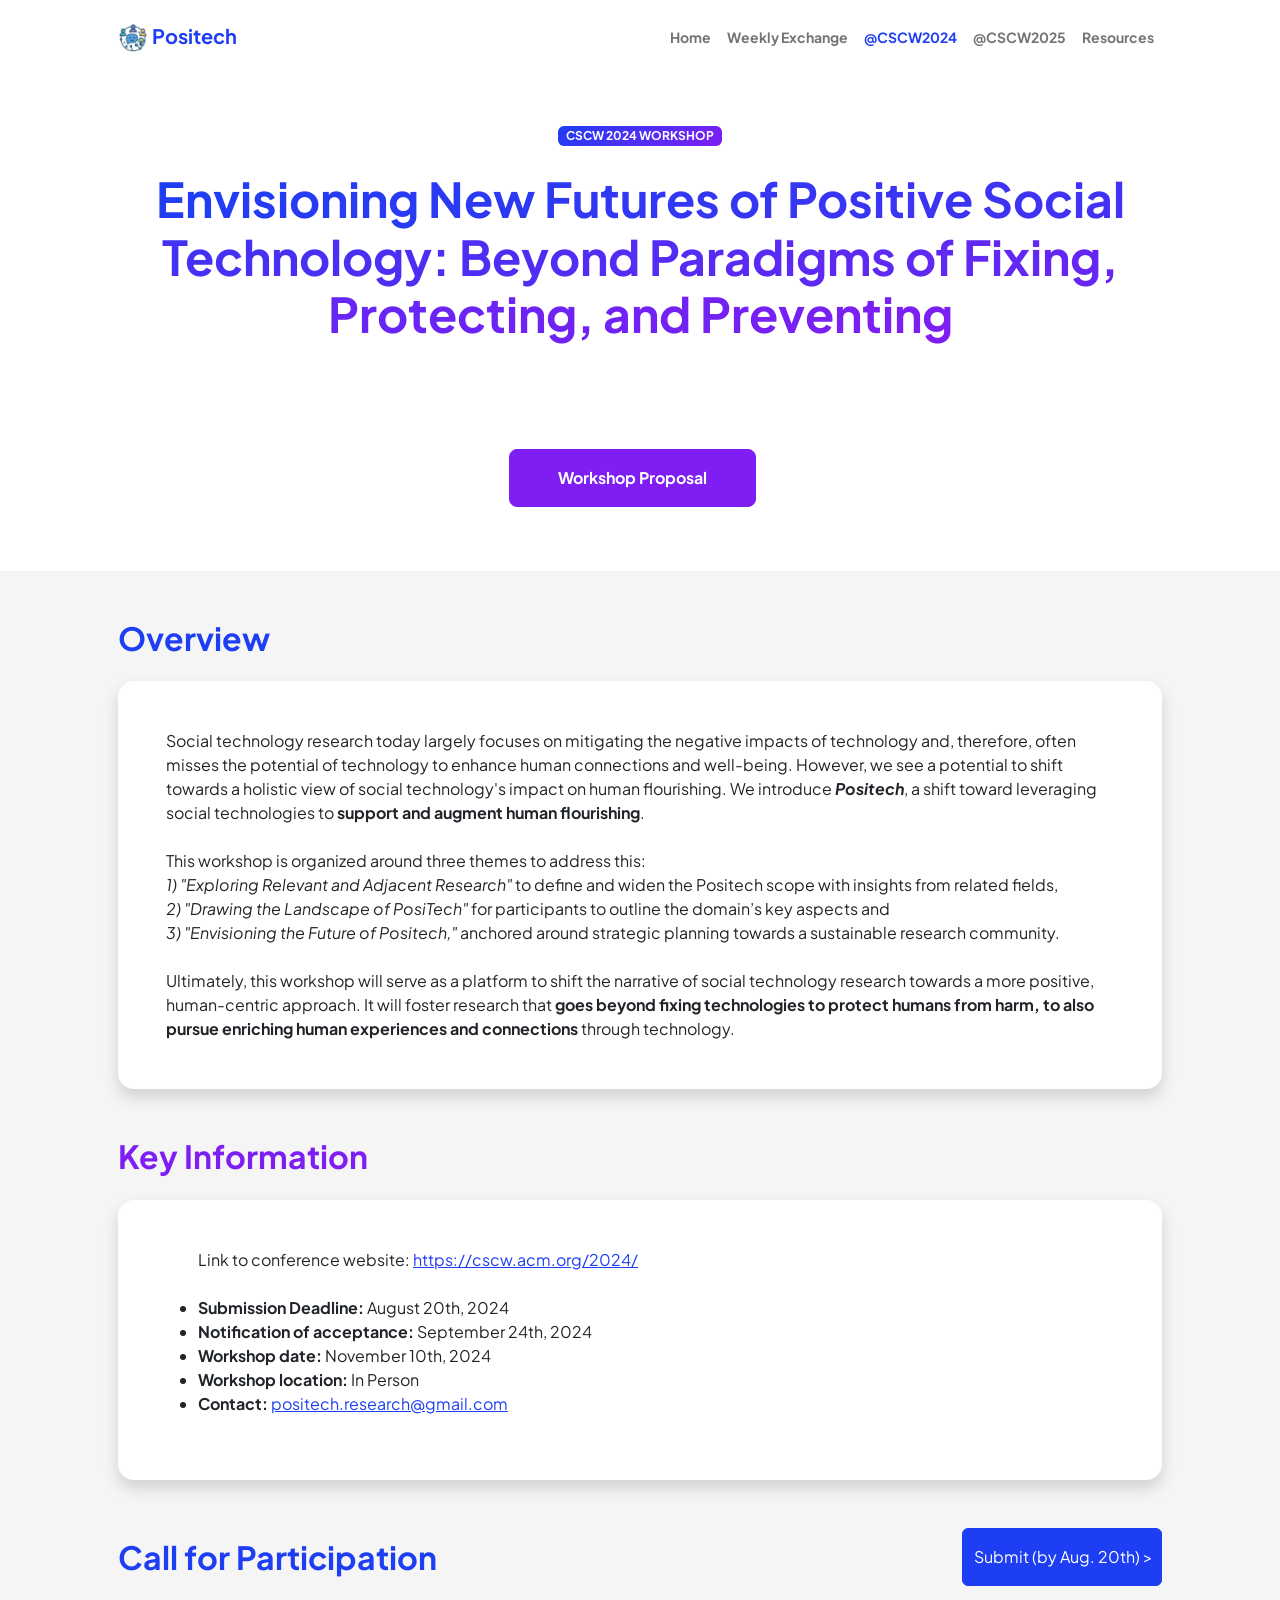
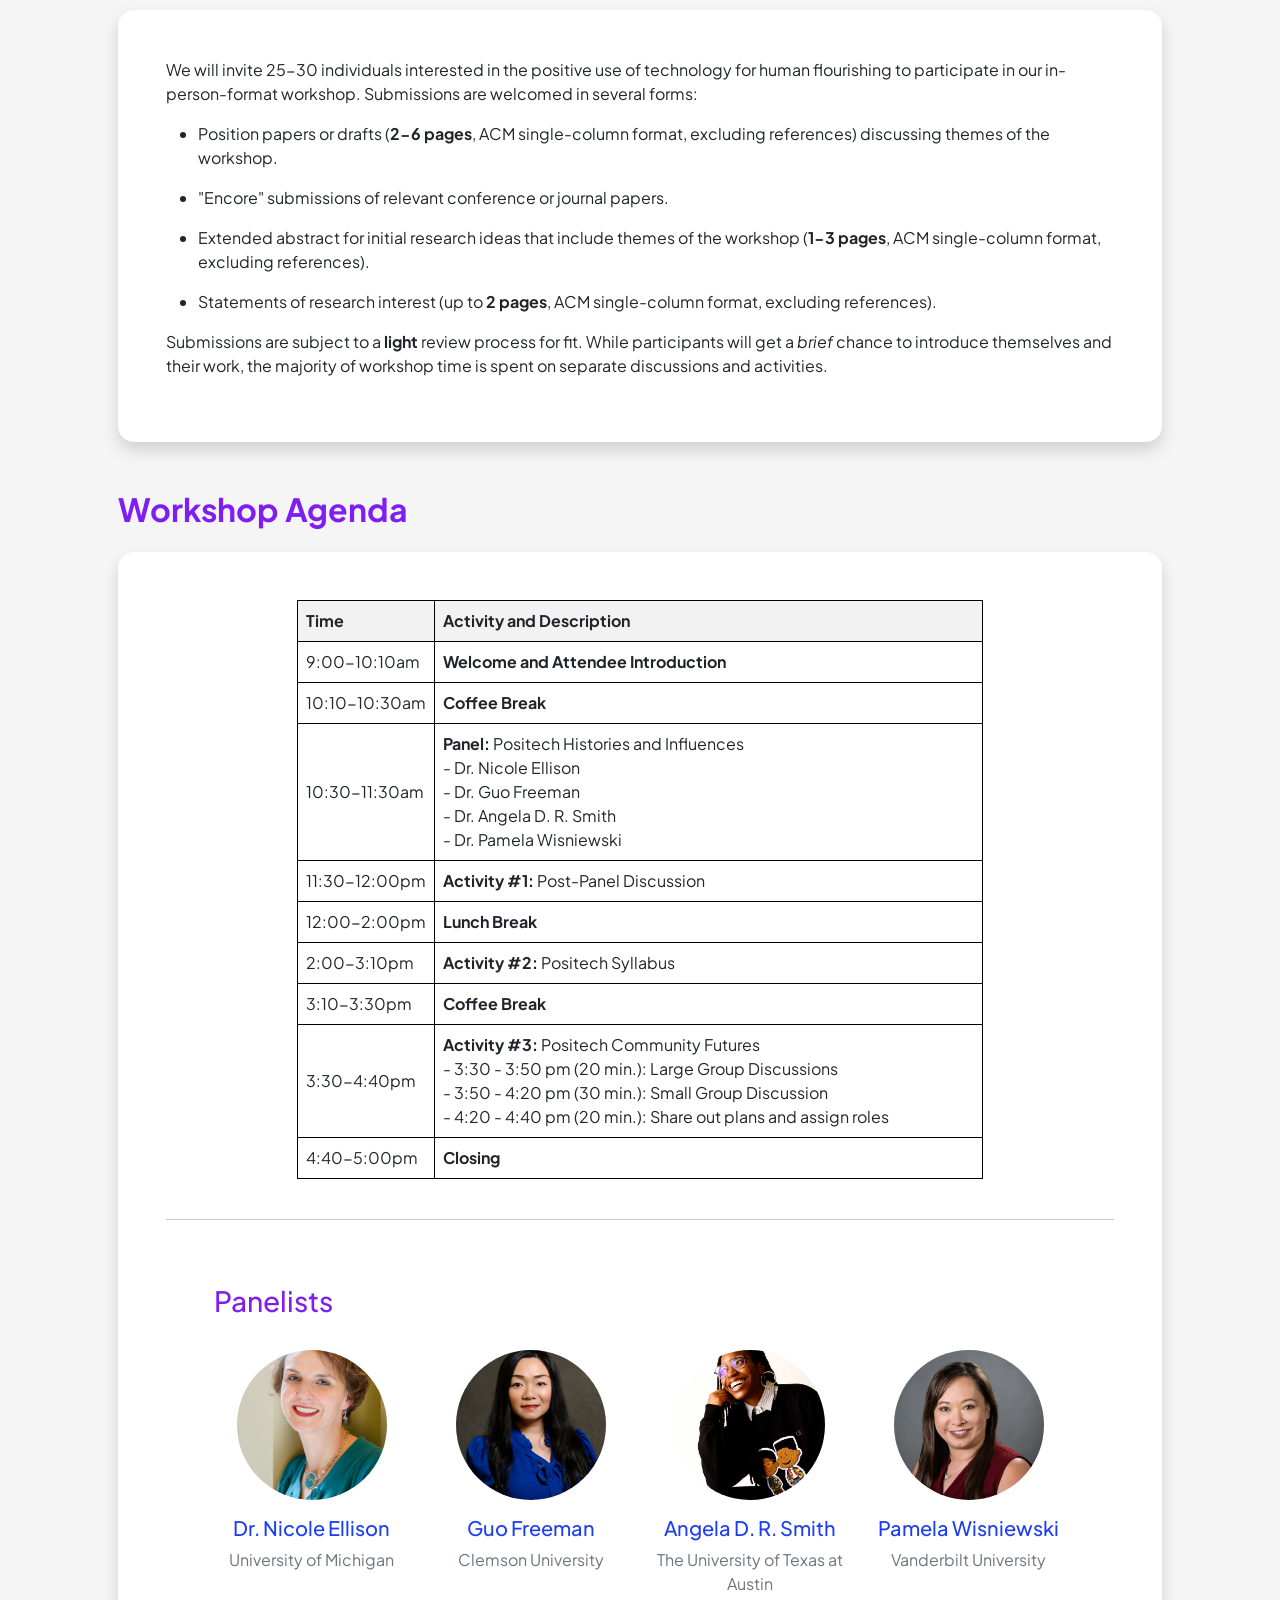
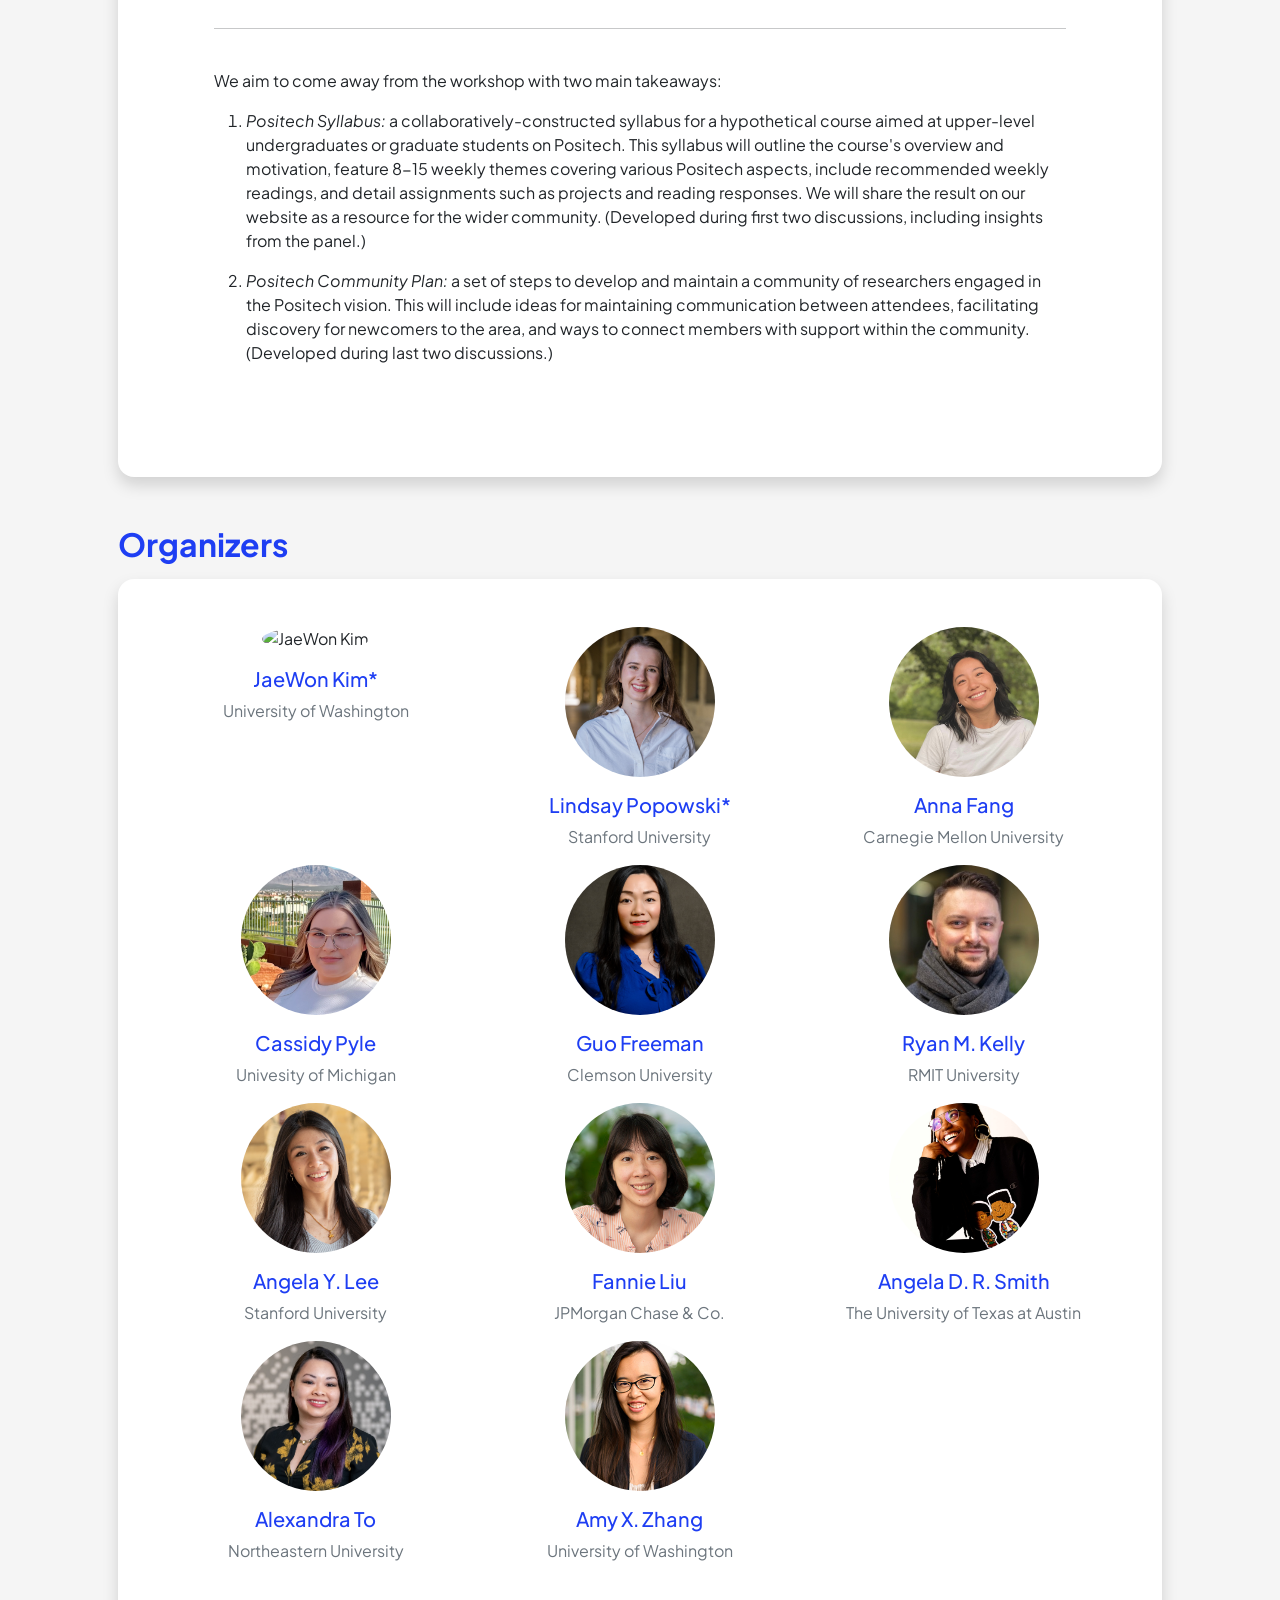
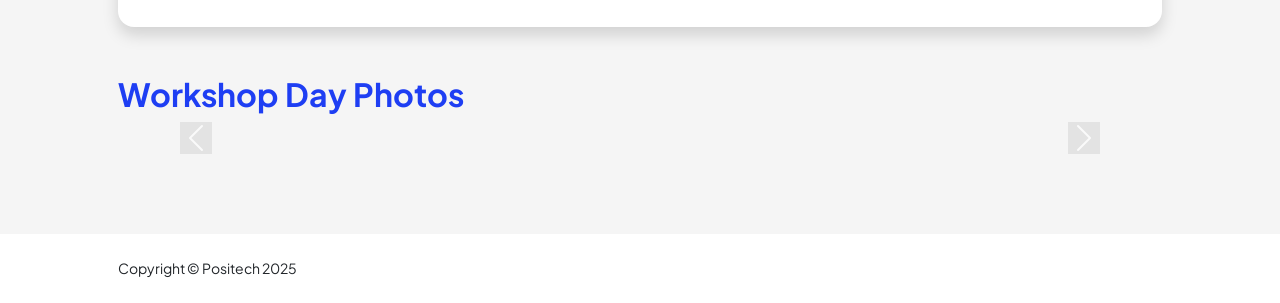
==== cscw2024.html @ 95db818b "initial commit" ====
<!DOCTYPE html>
<html lang="en">
    <head>
        <meta charset="utf-8" />
        <meta name="viewport" content="width=device-width, initial-scale=1, shrink-to-fit=no" />
        <meta name="description" content="" />
        <meta name="author" content="" />
        <title>Positech@CSCW2024</title>
        <link rel="icon" type="image/x-icon" href="assets/favicon.ico" />
        <link rel="preconnect" href="https://fonts.googleapis.com" />
        <link rel="preconnect" href="https://fonts.gstatic.com" crossorigin />
        <link href="https://fonts.googleapis.com/css2?family=Plus+Jakarta+Sans:wght@100;200;300;400;500;600;700;800;900&amp;display=swap" rel="stylesheet" />
        <link href="https://cdn.jsdelivr.net/npm/bootstrap-icons@1.8.1/font/bootstrap-icons.css" rel="stylesheet" />
        <link href="css/styles.css" rel="stylesheet" />
    </head>
    <body class="d-flex flex-column h-100 bg-light">
        <main class="flex-shrink-0">
            <!-- Navigation-->
            <nav class="navbar navbar-expand-lg navbar-light bg-white py-3">
                <div class="container px-5">
                    <a class="navbar-brand" href="/"><span class="fw-bolder text-primary"><img src="assets/positech-logo-transparent.png" alt="Positech Logo" width="30" height="30" class="d-inline-block align-text-top">  Positech</span></a>
                    <button class="navbar-toggler" type="button" data-bs-toggle="collapse" data-bs-target="#navbarSupportedContent" aria-controls="navbarSupportedContent" aria-expanded="false" aria-label="Toggle navigation"><span class="navbar-toggler-icon"></span></button>
                    <div class="collapse navbar-collapse" id="navbarSupportedContent">
                        <ul class="navbar-nav ms-auto mb-2 mb-lg-0 small fw-bolder">
                            <li class="nav-item"><a class="nav-link" href="index.html">Home</a></li>
                            <li class="nav-item"><a class="nav-link" href="weekly.html">Weekly Exchange</a></li>
                            <li class="nav-item"><a class="nav-link active" href="cscw2024.html">@CSCW2024</a></li>
                            <li class="nav-item"><a class="nav-link" href="https://positech-cscw-2025.github.io/">@CSCW2025</a></li>
                            <li class="nav-item"><a class="nav-link" href="resources.html">Resources</a></li>
                        </ul>
                    </div>
                </div>
            </nav>
        </main>

        <!-- Trying out header with video background... -->
        <header class="py-5 bg-white position-relative">
            <video autoplay muted loop playsinline class="video-background">
                <source src="assets/workshop-day/video-1.75.mp4" type="video/mp4">
            </video>
            <div class="container px-5 position-relative" style="z-index: 2;">
                <div class="row gx-5 align-items-center">
                    <div class="col-xxl-12">
                        <div class="text-center text-white">
                            <div class="badge bg-gradient-primary-to-secondary text-white mb-4">
                                <div class="text-uppercase">CSCW 2024 Workshop</div>
                            </div>
                            <h1 class="display-5 fw-bolder mb-3"><span class="text-gradient d-inline">Envisioning New Futures of Positive Social Technology: Beyond Paradigms of Fixing, Protecting, and Preventing</span></h1>
                            <div class="fs-3 fw-light text-white mb-5">Sunday, November 10th, 2024, 9am-5pm</div>
                            <div class="d-grid gap-3 d-sm-flex justify-content-sm-center mb-3">
                                <a class="btn btn-secondary btn-lg px-5 py-3 me-sm-3 fs-6 fw-bolder" href="https://arxiv.org/abs/2407.17579" target="_blank">Workshop Proposal</a>
                            </div>
                        </div>
                    </div>
                </div>
            </div>
        </header>


        <div class="container px-5 my-5">
            <div class="row gx-5 justify-content-center">
                <div class="col-lg-12 col-xl-12 col-xxl-12">

                    <!-- Overview Section-->
                    <section id="overview">
                        <div class="d-flex align-items-center justify-content-between mb-4">
                            <h2 class="text-primary fw-bolder mb-0">Overview</h2>
                        </div>
                        <div class="card shadow border-0 rounded-4 mb-5">
                            <div class="card-body p-5">
                                <div class="row align-items-center gx-5">
                                    <div class="col-lg-12">
                                        <div>
                                            Social technology research today largely focuses on mitigating the negative impacts of technology and, therefore, often misses the potential of technology to enhance human connections and well-being. 
                                            However, we see a potential to shift towards a holistic view of social technology's impact on human flourishing. 
                                            We introduce <strong><em>Positech</em></strong>, a shift toward leveraging social technologies to <strong>support and augment human flourishing</strong>.
                                            
                                            <br><br>
                                            This workshop is organized around three themes to address this: <br>
                                            <em>1) "Exploring Relevant and Adjacent Research"</em> to define and widen the Positech scope with insights from related fields, <br>
                                            <em>2) "Drawing the Landscape of PosiTech"</em> for participants to outline the domain’s key aspects and <br>
                                            <em>3) "Envisioning the Future of Positech,"</em> anchored around strategic planning towards a sustainable research community. <br><br>
                                            Ultimately, this workshop will serve as a platform to shift the narrative of social technology research towards a more positive, human-centric approach. 
                                            It will foster research that <strong>goes beyond fixing technologies to protect humans from harm, to also pursue enriching human experiences and connections</strong> 
                                            through technology.
                                        </div>
                                    </div>
                                </div>
                            </div>
                        </div>
                    </section>

                    <!-- Key Info Section-->
                    <section id="key-info">
                        <div class="d-flex align-items-center justify-content-between mb-4">
                            <h2 class="text-secondary fw-bolder mb-0">Key Information</h2>
                        </div>
                        <div class="card shadow border-0 rounded-4 mb-5">
                            <div class="card-body p-5">
                                <div class="row align-items-center gx-5">
                                    <div class="col-lg-12">
                                        <div>
                                            <ul>
                                                Link to conference website: <a href="https://cscw.acm.org/2024/" target="_blank">https://cscw.acm.org/2024/</a>
                                                <br><br>
                                                <li><strong>Submission Deadline:</strong> August 20th, 2024</li>
                                                <li><strong>Notification of acceptance:</strong> September 24th, 2024</li>
                                                <li><strong>Workshop date:</strong> November 10th, 2024</li>
                                                <li><strong>Workshop location:</strong> In Person</li>
                                                <li><strong>Contact:</strong> <a href="mailto:positech.research@gmail.com">positech.research@gmail.com</a></li>
                                            </ul>
                                        </div>
                                    </div>
                                </div>
                            </div>
                        </div>
                    </section>

                    <!-- CFP Section-->
                    <section id="cfp">
                        <div class="d-flex align-items-center justify-content-between mb-4">
                            <h2 class="text-primary fw-bolder mb-0">Call for Participation</h2>
                            <a class="btn btn-primary px-2 py-3" href="https://forms.gle/Lirrsyp3iziLJz9c8" target="_blank">
                                <div class="d-inline-block bi"></div>
                                Submit (by Aug. 20th) >
                            </a>
                        </div>
                        <div class="card shadow border-0 rounded-4 mb-5">
                            <div class="card-body p-5">
                                <div class="row align-items-center gx-5">
                                    <div class="col-lg-12">
                                        <div>
                                            <p>We will invite 25-30 individuals interested in the positive use of technology for human flourishing to participate in our in-person-format workshop. Submissions are welcomed in several forms:</p>
                                            <ul>
                                                <li>
                                                    <p>Position papers or drafts (<strong>2-6 pages</strong>, ACM single-column format, excluding references) discussing themes of the workshop.</p>
                                                </li>
                                                <li>
                                                    <p>"Encore" submissions of relevant conference or journal papers.</p>
                                                </li>
                                                <li>
                                                    <p>Extended abstract for initial research ideas that include themes of the workshop (<strong>1-3 pages</strong>, ACM single-column format, excluding references).</p>
                                                </li>
                                                <li>
                                                    <p>Statements of research interest (up to <strong>2 pages</strong>, ACM single-column format, excluding references).</p>
                                                </li>
                                            </ul>
                                            <p>Submissions are subject to a <strong>light</strong> review process for fit. While participants will get a <em>brief</em> chance to introduce themselves and their work, the majority of workshop time is spent on separate discussions and activities.</p>
                                        </div>
                                    </div>
                                </div>
                            </div>
                        </div>
                    </section>
    
                    <!-- Agenda Section-->
                    <section id="agenda">
                        <div class="d-flex align-items-center justify-content-between mb-4">
                            <h2 class="text-secondary fw-bolder mb-0">Workshop Agenda</h2>
                        </div>
                        <div class="card shadow border-0 rounded-4 mb-5">
                            <div class="card-body p-5">
                                <div class="row align-items-center gx-5">
                                    <div class="col-lg-12">
                                        <table class="mx-auto">
                                            <thead>
                                                <tr>
                                                    <th style="width: 20%;">Time</th>
                                                    <th>Activity and Description</th>
                                                </tr>
                                            </thead>
                                            <tbody>
                                                <tr>
                                                    <td>9:00-10:10am</td>
                                                    <td><strong>Welcome and Attendee Introduction</strong></td>
                                                </tr>
                                                <tr>
                                                    <td>10:10-10:30am</td>
                                                    <td><strong>Coffee Break</strong></td>
                                                </tr>
                                                <tr>
                                                    <td>10:30-11:30am</td>
                                                    <td><strong>Panel:</strong> Positech Histories and Influences<br>
                                                        - Dr. Nicole Ellison<br>
                                                        - Dr. Guo Freeman<br>
                                                        - Dr. Angela D. R. Smith<br>
                                                        - Dr. Pamela Wisniewski                                        
                                                    </td>
                                                </tr>
                                                <tr>
                                                    <td>11:30-12:00pm</td>
                                                    <td><strong>Activity #1:</strong> Post-Panel Discussion</td>
                                                </tr>
                                                <tr>
                                                    <td>12:00-2:00pm</td>
                                                    <td><strong>Lunch Break</strong></td>
                                                </tr>
                                                <tr>
                                                    <td>2:00-3:10pm</td>
                                                    <td><strong>Activity #2:</strong> Positech Syllabus</td>
                                                </tr>
                                                <tr>
                                                    <td>3:10-3:30pm</td>
                                                    <td><strong>Coffee Break</strong></td>
                                                </tr>
                                                <tr>
                                                    <td>3:30-4:40pm</td>
                                                    <td><strong>Activity #3:</strong> Positech Community Futures<br>
                                                        - 3:30 - 3:50 pm (20 min.): Large Group Discussions<br>
                                                        - 3:50 - 4:20 pm (30 min.): Small Group Discussion<br>
                                                        - 4:20 - 4:40 pm (20 min.): Share out plans and assign roles               
                                                    </td>
                                                </tr>
                                                <tr>
                                                    <td>4:40-5:00pm</td>
                                                    <td><strong>Closing</strong></td>
                                                </tr>
                                            </tbody>
                                        </table>
                                        <br>
                                        <hr>
                                        <div class="card-body p-5">
                                            <h3 class="text-secondary">Panelists</h3>
                                            <br>
                                            <div class="row">
                                                <!-- Nicole Ellison -->
                                                <div class="col-md-3 text-center">
                                                    <img src="assets/ellison.jpg" alt="Nicole Ellison" class="img-fluid rounded-circle mb-3" style="width: 150px; height: 150px; object-fit: cover;">
                                                    <h5><a href="https://www.si.umich.edu/people/nicole-ellison" class="text-decoration-none"  target="_blank">Dr. Nicole Ellison</a></h5>
                                                    <p class="text-muted">University of Michigan</p>
                                                </div>
                                                <!-- Guo Freeman -->
                                                <div class="col-md-3 text-center">
                                                    <img src="assets/freeman.jpg" alt="Guo Freeman" class="img-fluid rounded-circle mb-3" style="width: 150px; height: 150px; object-fit: cover;">
                                                    <h5><a href="https://guof.people.clemson.edu/" class="text-decoration-none" target="_blank">Guo Freeman</a></h5>
                                                    <p class="text-muted">Clemson University</p>
                                                </div>
                                                <!-- Angela D. R. Smith -->
                                                <div class="col-md-3 text-center">
                                                    <img src="assets/smith.png" alt="Angela D. R. Smith" class="img-fluid rounded-circle mb-3" style="width: 150px; height: 150px; object-fit: cover;">
                                                    <h5><a href="https://angeladrsmith.com/" class="text-decoration-none"  target="_blank">Angela D. R. Smith</a></h5>
                                                    <p class="text-muted">The University of Texas at Austin</p>
                                                </div>
                                                <!-- Pamela Wisniewski -->
                                                <div class="col-md-3 text-center">
                                                    <img src="assets/wisniewski.jpg" alt="Pamela Wisniewski" class="img-fluid rounded-circle mb-3" style="width: 150px; height: 150px; object-fit: cover;">
                                                    <h5><a href="https://stirlab.org/" class="text-decoration-none" target="_blank">Pamela Wisniewski</a></h5>
                                                    <p class="text-muted">Vanderbilt University</p>
                                                </div>
                                            </div>                                            
                                        <hr>
                                        <br>
                                        <p>
                                            We aim to come away from the workshop with two main takeaways:
                                        </p>
                                        <ol>
                                            <li>
                                                <p><em>Positech Syllabus:</em> a collaboratively-constructed syllabus for a hypothetical course aimed at upper-level undergraduates or graduate students on Positech. This syllabus will outline the course's overview and motivation, feature 8-15 weekly themes covering various Positech aspects, include recommended weekly readings, and detail assignments such as projects and reading responses. We will share the result on our website as a resource for the wider community. (Developed during first two discussions, including insights from the panel.)</p>
                                            </li>
                                            <li>
                                                <p><em>Positech Community Plan:</em> a set of steps to develop and maintain a community of researchers engaged in the Positech vision. This will include ideas for maintaining communication between attendees, facilitating discovery for newcomers to the area, and ways to connect members with support within the community. (Developed during last two discussions.)</p>
                                            </li>
                                        </ol>
                                    </div>
                                </div>
                            </div>
                        </div>
                    </section>

                    <!-- Organizers Section-->
                    <section id="organizers">
                        <div class="d-flex align-items-center justify-content-between mb-3">
                            <h2 class="text-primary fw-bolder mb-0">Organizers</h2>
                        </div>
                        <div class="card shadow border-0 rounded-4 mb-5">
                            <div class="card-body p-5">
                                <div class="row">
                                    <!-- JaeWon Kim -->
                                    <div class="col-md-4 text-center">
                                        <img src="assets/kim.jpg" alt="JaeWon Kim" class="img-fluid rounded-circle mb-3" style="width: 150px; height: 150px; object-fit: cover;">
                                        <h5><a href="https://jaewonkim.me/" class="text-decoration-none"  target="_blank">JaeWon Kim*</a></h5>
                                        <p class="text-muted">University of Washington</p>
                                    </div>
                                    <!-- Lindsay Popowski -->
                                    <div class="col-md-4 text-center">
                                        <img src="assets/popowski.jpg" alt="Lindsay Popowski" class="img-fluid rounded-circle mb-3" style="width: 150px; height: 150px; object-fit: cover;">
                                        <h5><a href="https://lipopowski.github.io/" class="text-decoration-none" target="_blank">Lindsay Popowski*</a></h5>
                                        <p class="text-muted">Stanford University</p>
                                    </div>
                                    <!-- Anna Fang -->
                                    <div class="col-md-4 text-center">
                                        <img src="assets/fang.jpg" alt="Anna Fang" class="img-fluid rounded-circle mb-3" style="width: 150px; height: 150px; object-fit: cover;">
                                        <h5><a href="https://annamfang.com/" class="text-decoration-none"  target="_blank">Anna Fang</a></h5>
                                        <p class="text-muted">Carnegie Mellon University</p>
                                    </div>
                                    <!-- Cassidy Pyle -->
                                    <div class="col-md-4 text-center">
                                        <img src="assets/pyle.jpg" alt="Cassidy Pyle" class="img-fluid rounded-circle mb-3" style="width: 150px; height: 150px; object-fit: cover;">
                                        <h5><a href="https://www.cassidypyle.com/" class="text-decoration-none" target="_blank">Cassidy Pyle</a></h5>
                                        <p class="text-muted">Univesity of Michigan</p>
                                    </div>
                                    <!-- Guo Freeman -->
                                    <div class="col-md-4 text-center">
                                        <img src="assets/freeman.jpg" alt="Guo Freeman" class="img-fluid rounded-circle mb-3" style="width: 150px; height: 150px; object-fit: cover;">
                                        <h5><a href="https://guof.people.clemson.edu/" class="text-decoration-none"  target="_blank">Guo Freeman</a></h5>
                                        <p class="text-muted">Clemson University</p>
                                    </div>
                                    <!-- Ryan M. Kelly -->
                                    <div class="col-md-4 text-center">
                                        <img src="assets/kelly.jpg" alt="Ryan M. Kelly" class="img-fluid rounded-circle mb-3" style="width: 150px; height: 150px; object-fit: cover;">
                                        <h5><a href="https://people.eng.unimelb.edu.au/rmkelly/" class="text-decoration-none" target="_blank">Ryan M. Kelly</a></h5>
                                        <p class="text-muted">RMIT University</p>
                                    </div>
                                    <!-- Angela Y. Lee -->
                                    <div class="col-md-4 text-center">
                                        <img src="assets/lee.jpg" alt="Angela Y. Lee" class="img-fluid rounded-circle mb-3" style="width: 150px; height: 150px; object-fit: cover;">
                                        <h5><a href="https://scholar.google.com/citations?user=M2_aedQAAAAJ&hl=en" class="text-decoration-none" target="_blank">Angela Y. Lee</a></h5>
                                        <p class="text-muted">Stanford University</p>
                                    </div>
                                    <!-- Fannie Liu -->
                                    <div class="col-md-4 text-center">
                                        <img src="assets/liu.jpg" alt="Fannie Liu" class="img-fluid rounded-circle mb-3" style="width: 150px; height: 150px; object-fit: cover;">
                                        <h5><a href="https://fannieliu.com/#" class="text-decoration-none" target="_blank">Fannie Liu</a></h5>
                                        <p class="text-muted">JPMorgan Chase & Co.</p>
                                    </div>
                                    <!-- Angela D. R. Smith -->
                                    <div class="col-md-4 text-center">
                                        <img src="assets/smith.png" alt="Angela D. R. Smith" class="img-fluid rounded-circle mb-3" style="width: 150px; height: 150px; object-fit: cover;">
                                        <h5><a href="https://angeladrsmith.com/" class="text-decoration-none" target="_blank">Angela D. R. Smith</a></h5>
                                        <p class="text-muted">The University of Texas at Austin</p>
                                    </div>
                                    <!-- Alexandra To -->
                                    <div class="col-md-4 text-center">
                                        <img src="assets/to.jpg" alt="Alexandra To" class="img-fluid rounded-circle mb-3" style="width: 150px; height: 150px; object-fit: cover;">
                                        <h5><a href="https://www.alexandrato.com/" class="text-decoration-none" target="_blank">Alexandra To</a></h5>
                                        <p class="text-muted">Northeastern University</p>
                                    </div>
                                    <!-- Amy X. Zhang -->
                                    <div class="col-md-4 text-center">
                                        <img src="assets/zhang.jpg" alt="Amy X. Zhang" class="img-fluid rounded-circle mb-3" style="width: 150px; height: 150px; object-fit: cover;">
                                        <h5><a href="https://homes.cs.washington.edu/~axz/" class="text-decoration-none" target="_blank">Amy X. Zhang</a></h5>
                                        <p class="text-muted">University of Washington</p>
                                    </div>
                                </div>
                            </div>
                        </div>
                    </section>

                    <!-- Workshop Day Photos Section-->
                    <section id="workshop-day-photos">
                        <div class="d-flex align-items-center justify-content-between mb-4">
                            <h2 class="text-primary fw-bolder mb-0">Workshop Day Photos</h2>
                        </div>
                        <div class="card shadow border-0 rounded-4 mb-5">
                            <div id="workshopCarousel" class="carousel slide shadow border-0 rounded-4" data-bs-ride="carousel" data-bs-interval="2000">
                                <div class="carousel-inner">
                                    <div class="carousel-item active">
                                        <img src="assets/workshop-day/1.png" class="d-block w-100 custom-photo" alt="workshop day photo 1" loading="lazy">
                                    </div>
                                    <div class="carousel-item">
                                        <img src="assets/workshop-day/14.jpg" class="d-block w-100 custom-photo" alt="workshop day photo 14" loading="lazy">
                                    </div>
                                    <div class="carousel-item">
                                        <img src="assets/workshop-day/16.png" class="d-block w-100 custom-photo" alt="workshop day photo 16" loading="lazy">
                                    </div>
                                    <div class="carousel-item">
                                        <img src="assets/workshop-day/4.jpg" class="d-block w-100 custom-photo" alt="workshop day photo 4" loading="lazy">
                                    </div>
                                    <div class="carousel-item">
                                        <img src="assets/workshop-day/21.jpg" class="d-block w-100 custom-photo" alt="workshop day photo 8" loading="lazy">
                                    </div>
                                    <div class="carousel-item">
                                        <img src="assets/workshop-day/11.jpg" class="d-block w-100 custom-photo" alt="workshop day photo 11" loading="lazy">
                                    </div>
                                    <div class="carousel-item">
                                        <img src="assets/workshop-day/15.jpg" class="d-block w-100 custom-photo" alt="workshop day photo 15" loading="lazy">
                                    </div>
                                    <div class="carousel-item">
                                        <img src="assets/workshop-day/19.png" class="d-block w-100 custom-photo" alt="workshop day photo 19" loading="lazy">
                                    </div>
                                    <div class="carousel-item">
                                        <img src="assets/workshop-day/7.jpg" class="d-block w-100 custom-photo" alt="workshop day photo 7" loading="lazy">
                                    </div>
                                    <div class="carousel-item">
                                        <img src="assets/workshop-day/20.png" class="d-block w-100 custom-photo" alt="workshop day photo 20" loading="lazy">
                                    </div>
                                    <div class="carousel-item">
                                        <img src="assets/workshop-day/8.jpg" class="d-block w-100 custom-photo" alt="workshop day photo 8" loading="lazy">
                                    </div>
                                    <div class="carousel-item">
                                        <img src="assets/workshop-day/6.jpg" class="d-block w-100 custom-photo" alt="workshop day photo 6" loading="lazy">
                                    </div>
                                    <div class="carousel-item">
                                        <img src="assets/workshop-day/10.jpg" class="d-block w-100 custom-photo" alt="workshop day photo 10" loading="lazy">
                                    </div>
                                    <div class="carousel-item">
                                        <img src="assets/workshop-day/2.jpg" class="d-block w-100 custom-photo" alt="workshop day photo 2" loading="lazy">
                                    </div>
                                    <div class="carousel-item">
                                        <img src="assets/workshop-day/12.jpg" class="d-block w-100 custom-photo" alt="workshop day photo 12" loading="lazy">
                                    </div>
                                    <div class="carousel-item">
                                        <img src="assets/workshop-day/17.png" class="d-block w-100 custom-photo" alt="workshop day photo 17" loading="lazy">
                                    </div>
                                    <div class="carousel-item">
                                        <img src="assets/workshop-day/3.jpg" class="d-block w-100 custom-photo" alt="workshop day photo 3" loading="lazy">
                                    </div>
                                    <div class="carousel-item">
                                        <img src="assets/workshop-day/13.jpg" class="d-block w-100 custom-photo" alt="workshop day photo 13" loading="lazy">
                                    </div>
                                    <div class="carousel-item">
                                        <img src="assets/workshop-day/18.png" class="d-block w-100 custom-photo" alt="workshop day photo 18" loading="lazy">
                                    </div>
                                    <div class="carousel-item">
                                        <img src="assets/workshop-day/5.jpg" class="d-block w-100 custom-photo" alt="workshop day photo 5" loading="lazy">
                                    </div>
                                    <div class="carousel-item">
                                        <img src="assets/workshop-day/9.jpg" class="d-block w-100 custom-photo" alt="workshop day photo 9" loading="lazy">
                                    </div>
                                </div>
                                <button class="carousel-control-prev" type="button" data-bs-target="#workshopCarousel" data-bs-slide="prev">
                                    <span class="carousel-control-prev-icon" aria-hidden="true"></span>
                                    <span class="visually-hidden">Previous</span>
                                </button>
                                <button class="carousel-control-next" type="button" data-bs-target="#workshopCarousel" data-bs-slide="next">
                                    <span class="carousel-control-next-icon" aria-hidden="true"></span>
                                    <span class="visually-hidden">Next</span>
                                </button>
                            </div>
                        </div>
                    </section>

                </div>
            </div>
        </div>

        <button onclick="topFunction()" id="scrollToTop" title="Go to top">&uarr;</button>

        <!-- Footer-->
        <footer class="bg-white py-4 mt-auto">
            <div class="container px-5">
                <div class="row align-items-center justify-content-between flex-column flex-sm-row">
                    <div class="col-auto"><div class="small m-0">Copyright &copy; Positech 2025</div></div>
                </div>
            </div>
        </footer>

        <script src="https://cdn.jsdelivr.net/npm/bootstrap@5.2.3/dist/js/bootstrap.bundle.min.js"></script>
        <script>
            window.onscroll = function() {scrollFunction()};

            function scrollFunction() {
                if (document.body.scrollTop > 20 || document.documentElement.scrollTop > 20) {
                    document.getElementById("scrollToTop").style.display = "block";
                } else {
                    document.getElementById("scrollToTop").style.display = "none";
                }
            }

            function topFunction() {
                document.body.scrollTop = 0; // Safari
                document.documentElement.scrollTop = 0; // Chrome, Firefox, IE and Opera
            }
        </script>        
        <script src="js/scripts.js"></script>
    </body>
</html>
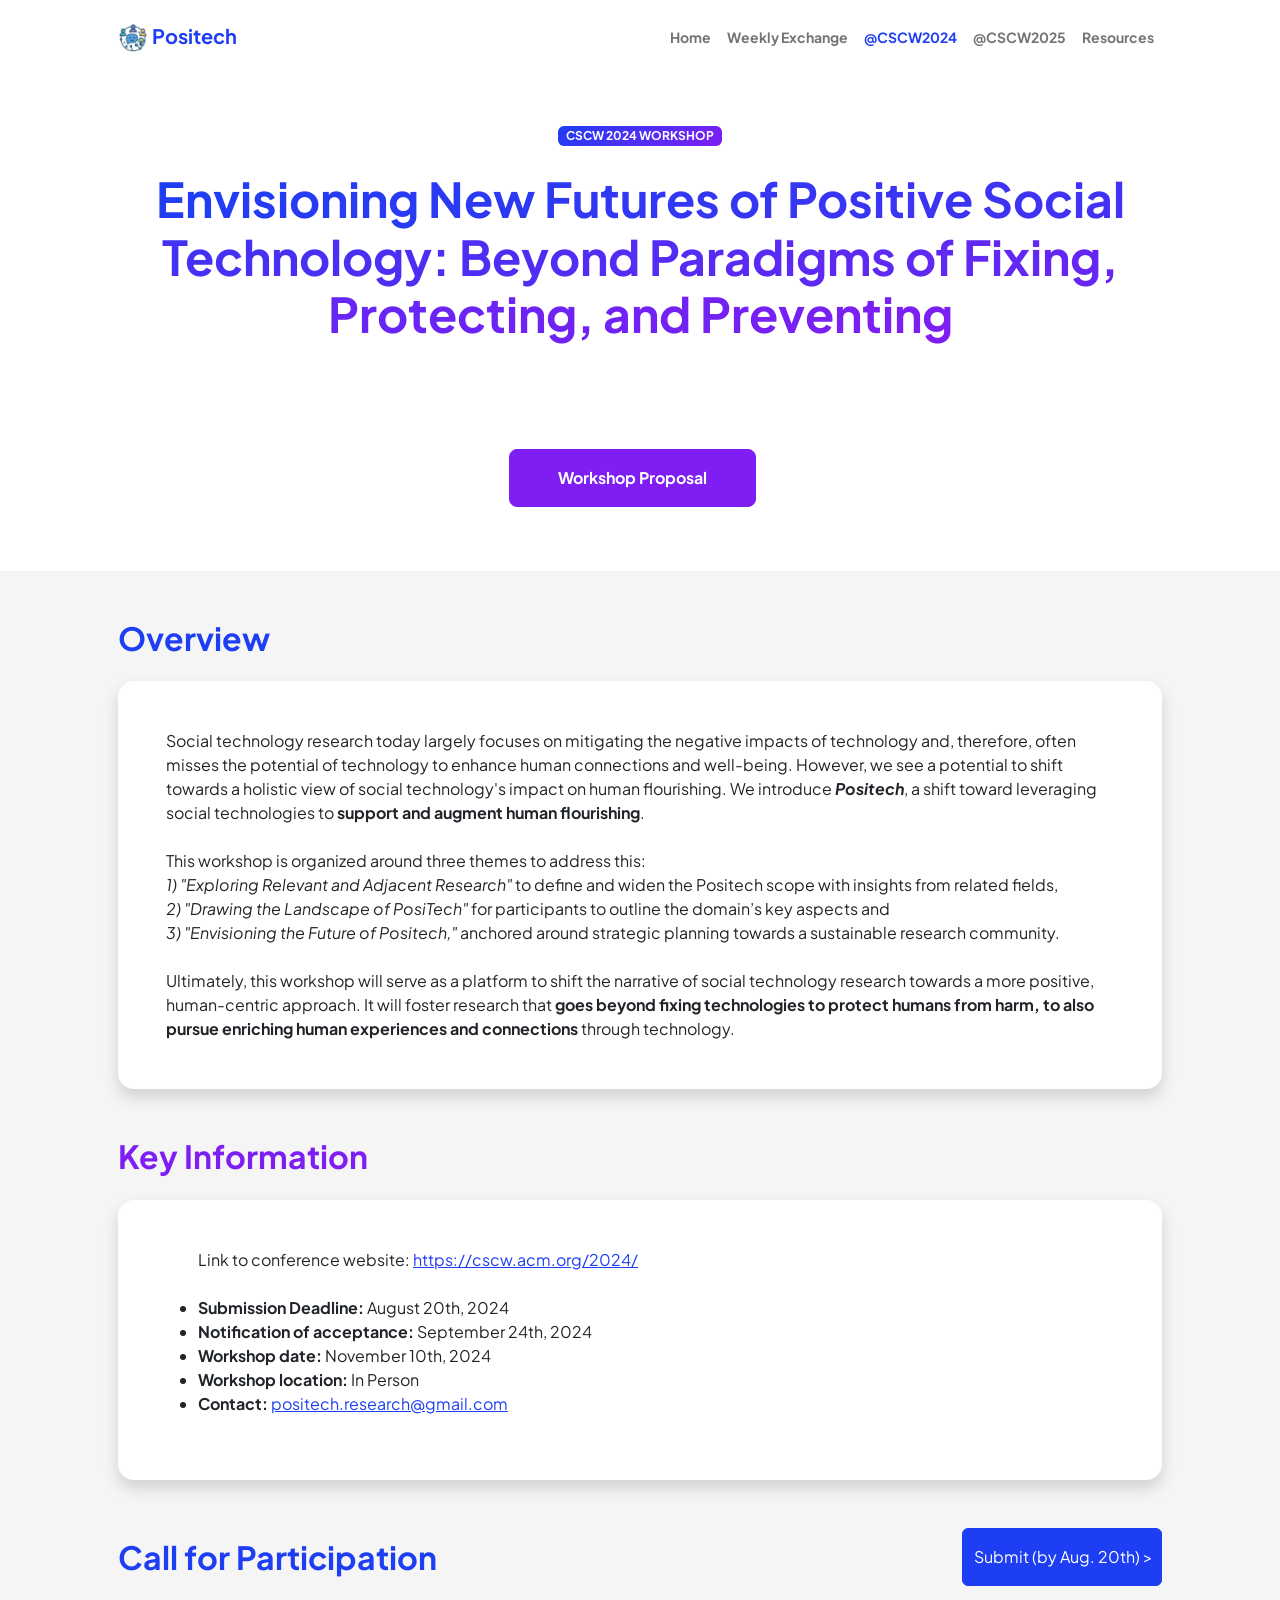
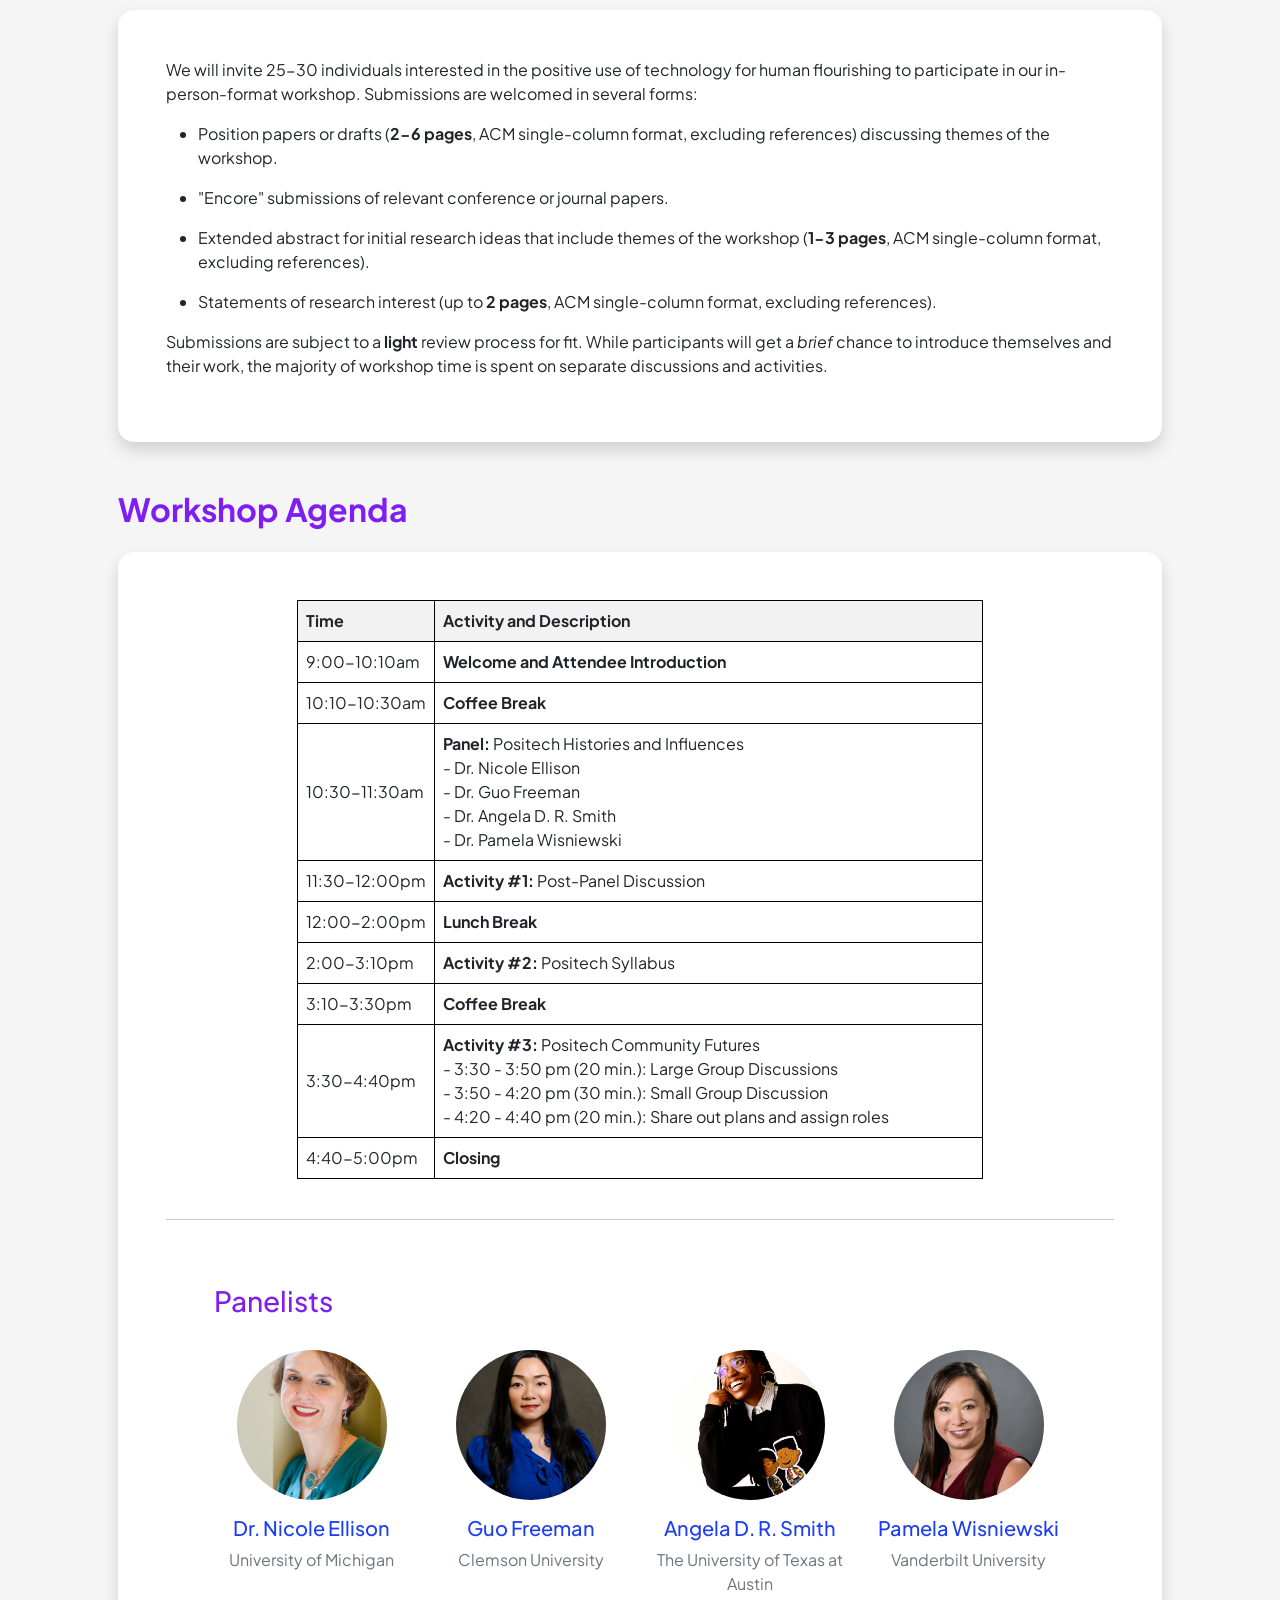
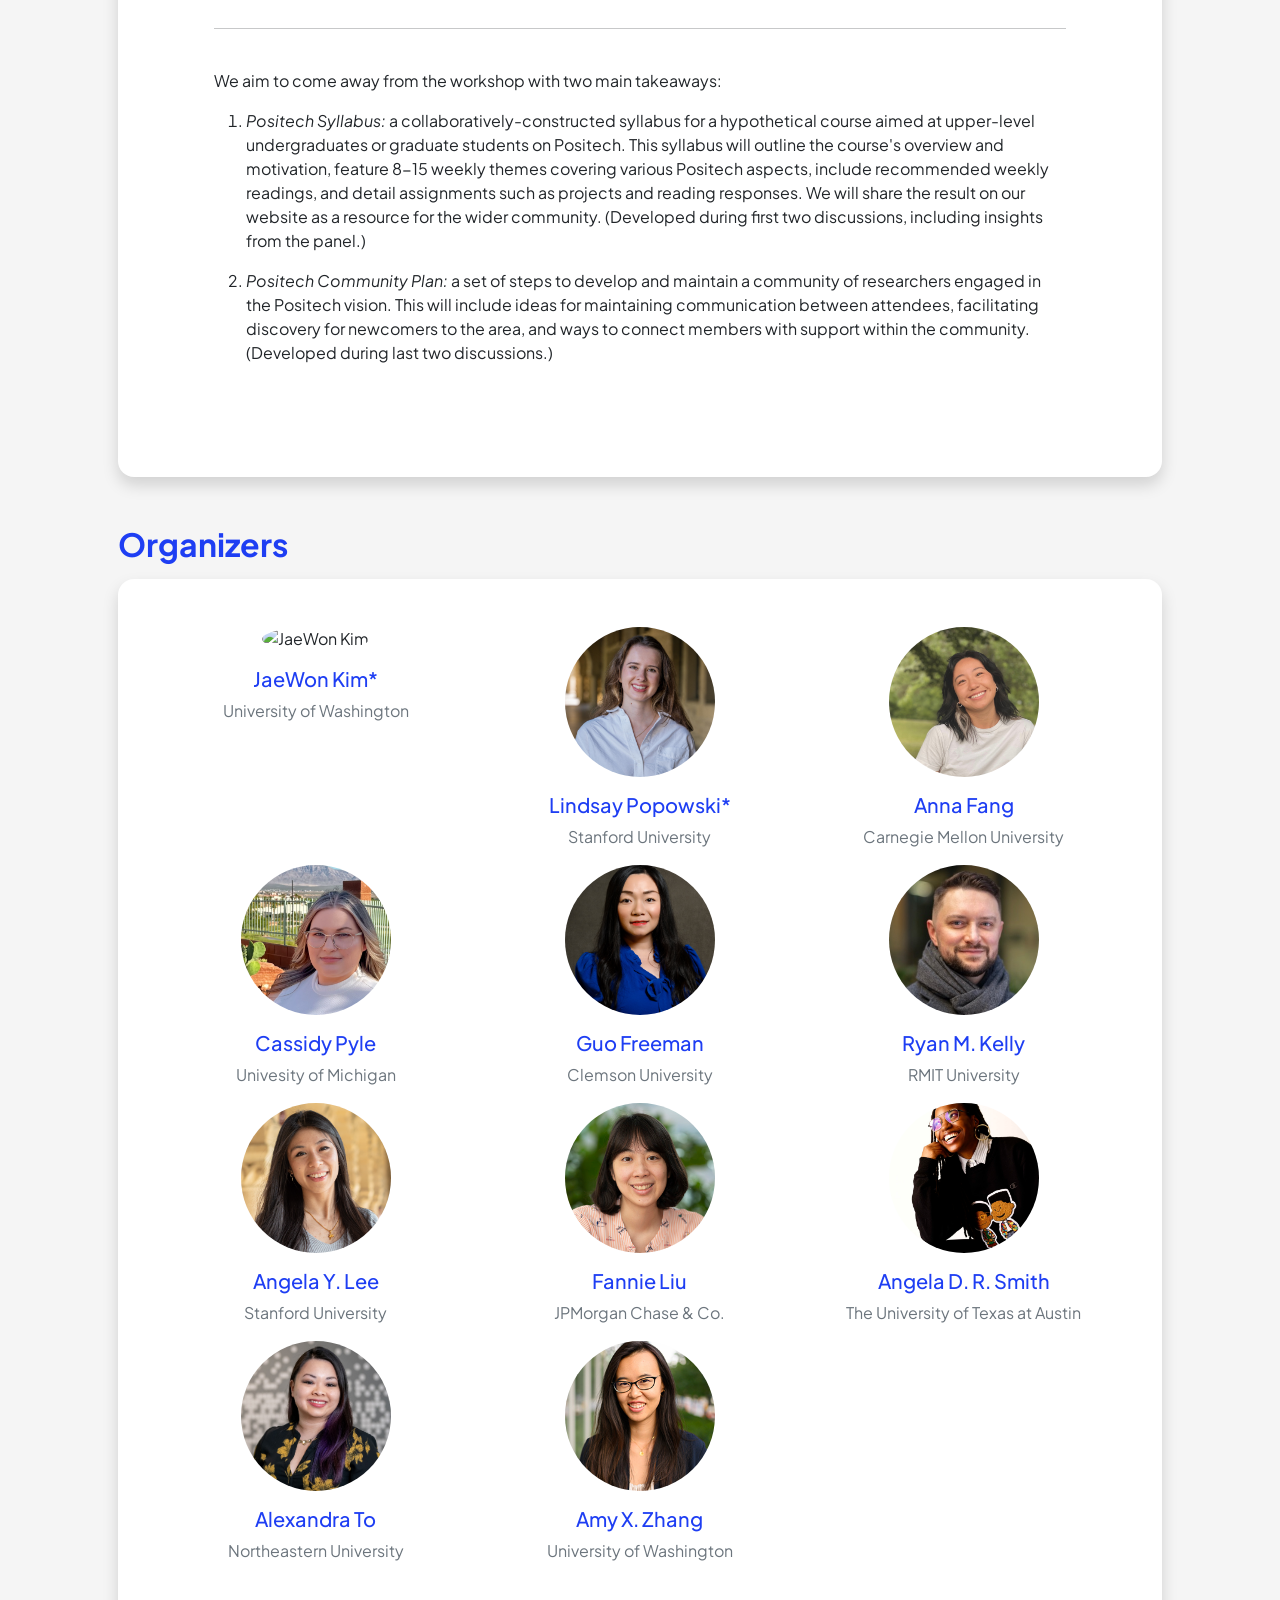
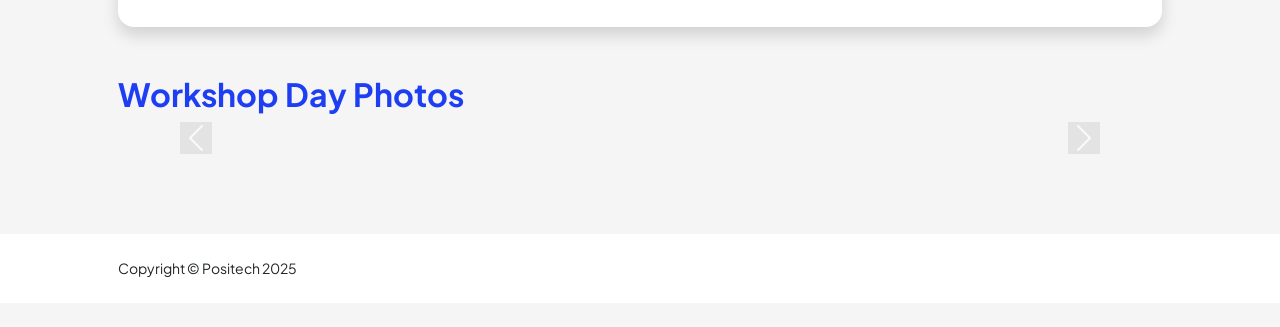
==== commit 078ef7e9: "replace with placeholders" ====
--- a/cscw2024.html
+++ b/cscw2024.html
@@ -25,7 +25,7 @@
                             <li class="nav-item"><a class="nav-link" href="index.html">Home</a></li>
                             <li class="nav-item"><a class="nav-link" href="weekly.html">Weekly Exchange</a></li>
                             <li class="nav-item"><a class="nav-link active" href="cscw2024.html">@CSCW2024</a></li>
-                            <li class="nav-item"><a class="nav-link" href="https://positech-cscw-2025.github.io/">@CSCW2025</a></li>
+                            <li class="nav-item"><a class="nav-link" href="https://positech-cscw-2025.github.io/" target="_blank">@CSCW2025</a></li>
                             <li class="nav-item"><a class="nav-link" href="resources.html">Resources</a></li>
                         </ul>
                     </div>
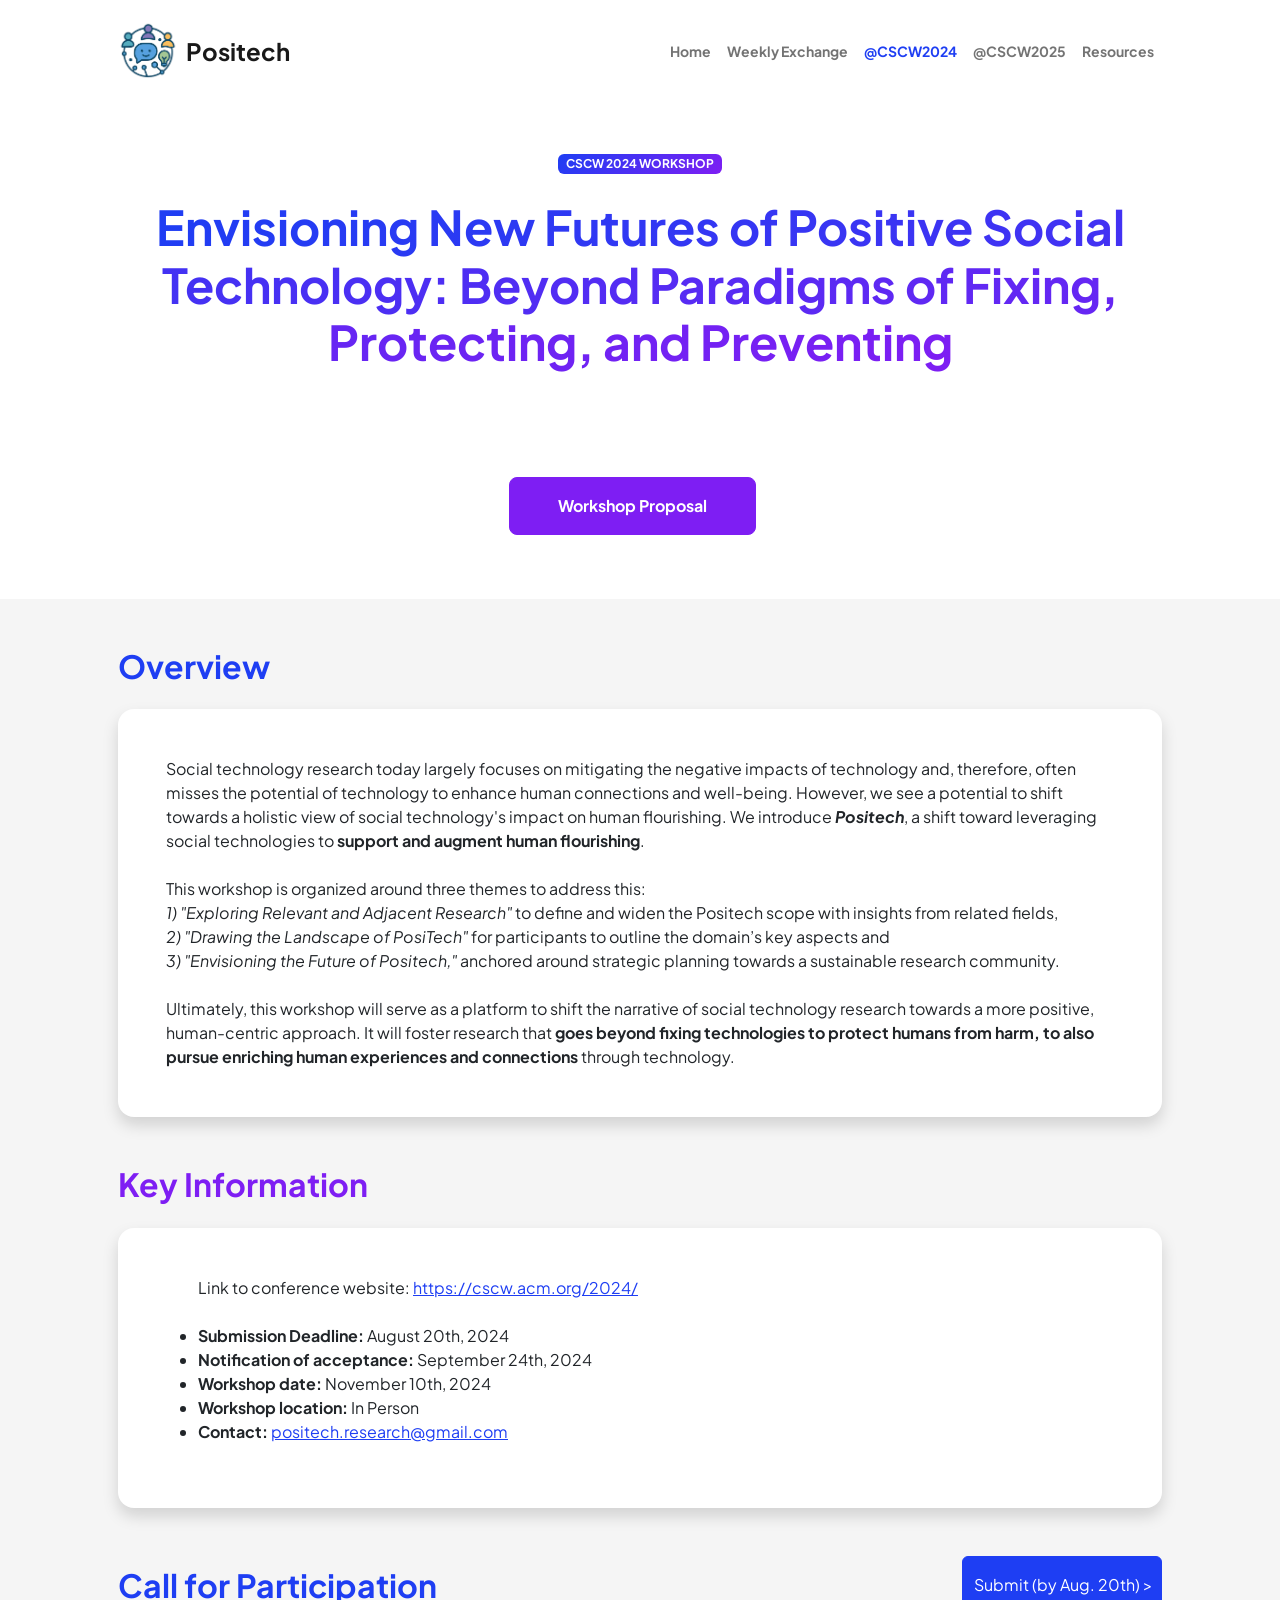
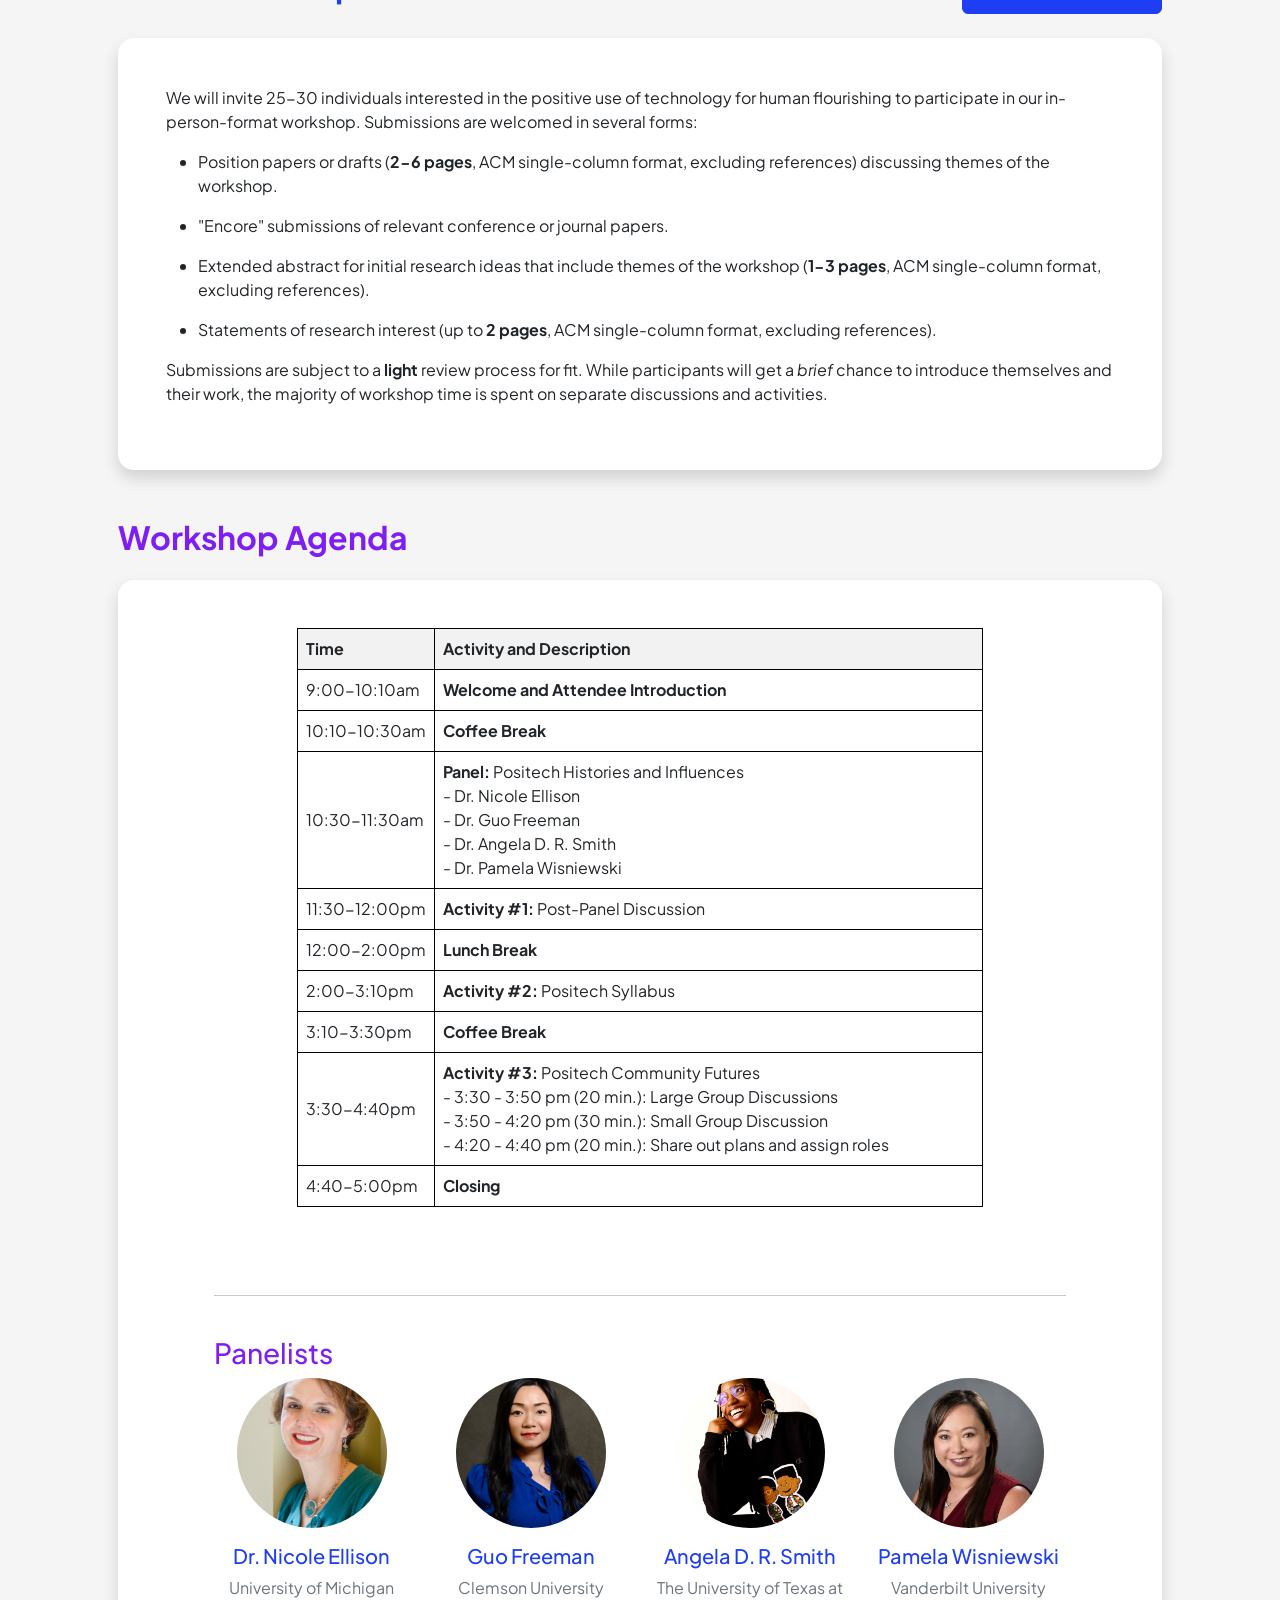
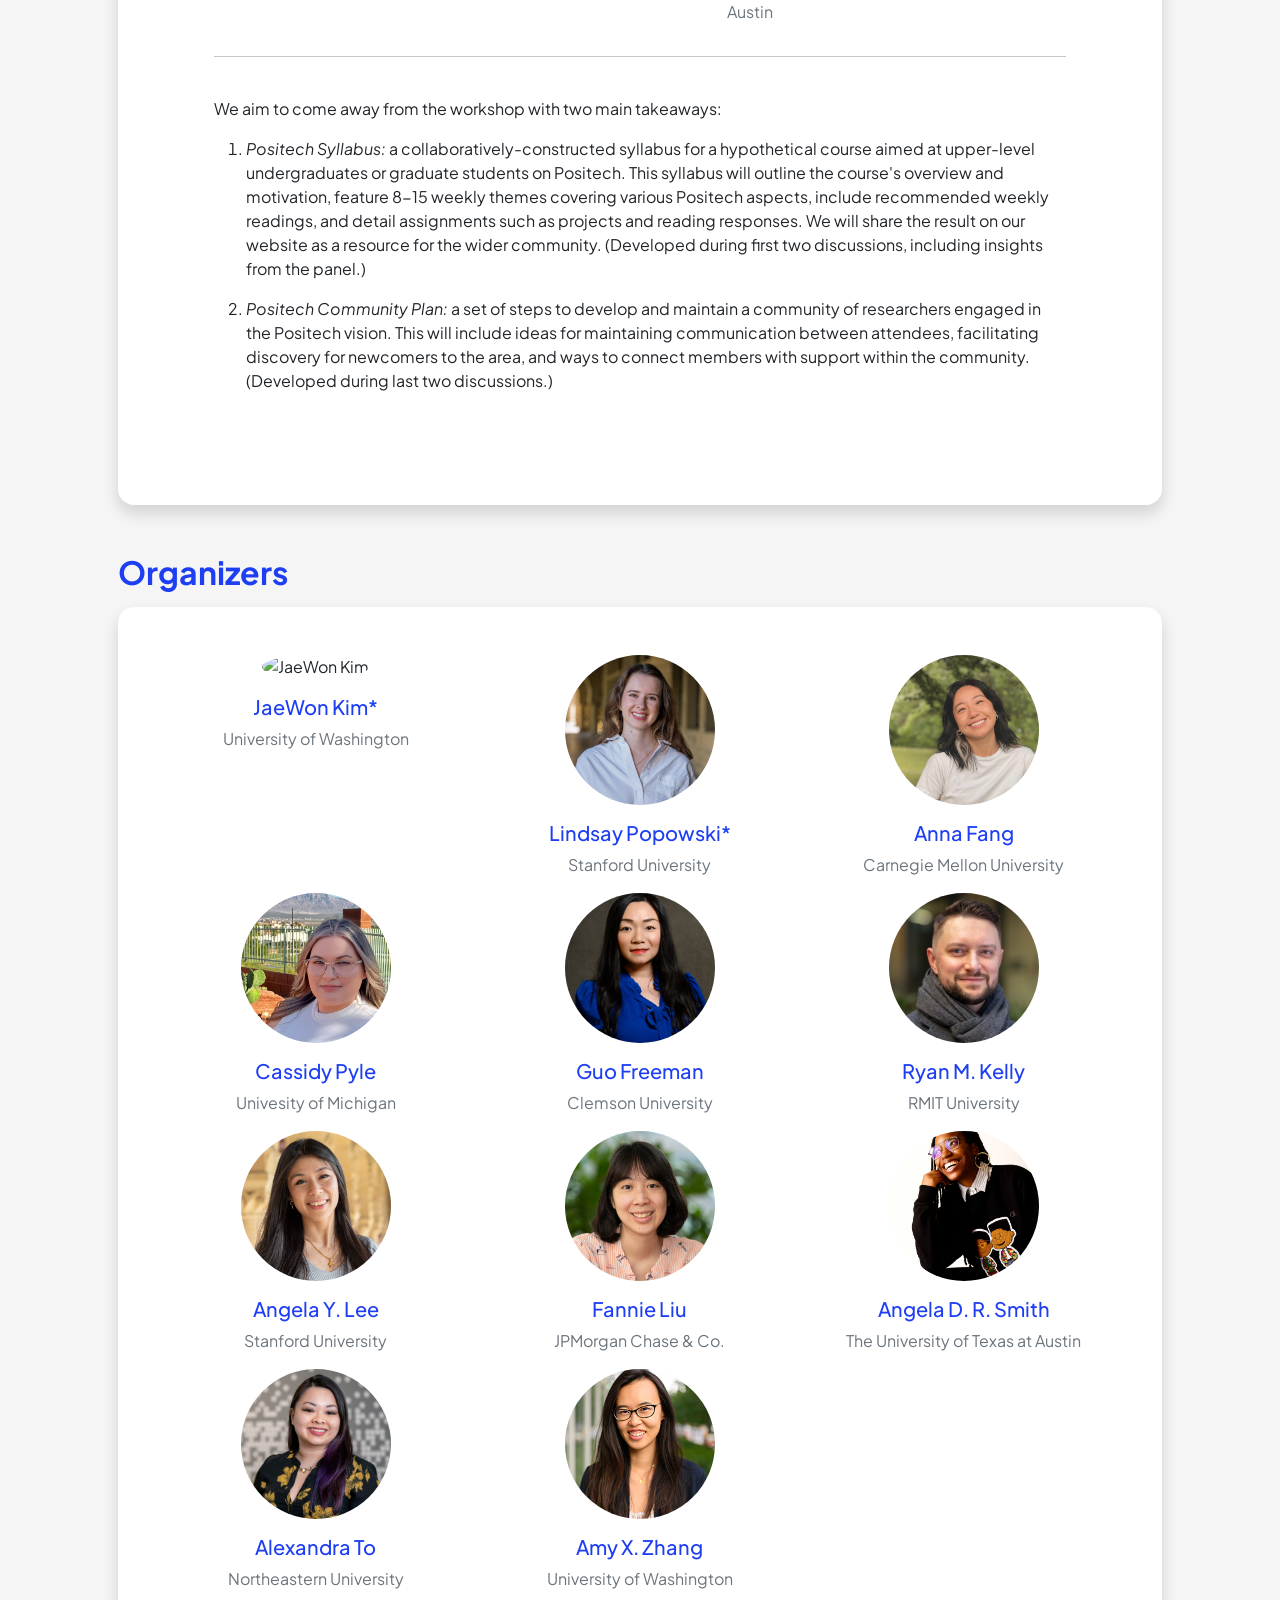
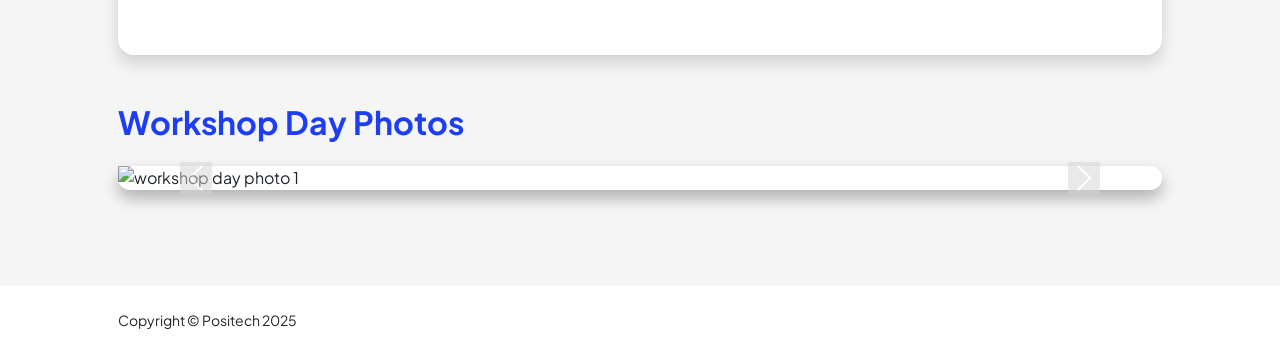
==== commit 12c58033: "update values, resources, weekly meeeting" ====
--- a/cscw2024.html
+++ b/cscw2024.html
@@ -1,253 +1,307 @@
 <!DOCTYPE html>
 <html lang="en">
-    <head>
-        <meta charset="utf-8" />
-        <meta name="viewport" content="width=device-width, initial-scale=1, shrink-to-fit=no" />
-        <meta name="description" content="" />
-        <meta name="author" content="" />
-        <title>Positech@CSCW2024</title>
-        <link rel="icon" type="image/x-icon" href="assets/favicon.ico" />
-        <link rel="preconnect" href="https://fonts.googleapis.com" />
-        <link rel="preconnect" href="https://fonts.gstatic.com" crossorigin />
-        <link href="https://fonts.googleapis.com/css2?family=Plus+Jakarta+Sans:wght@100;200;300;400;500;600;700;800;900&amp;display=swap" rel="stylesheet" />
-        <link href="https://cdn.jsdelivr.net/npm/bootstrap-icons@1.8.1/font/bootstrap-icons.css" rel="stylesheet" />
-        <link href="css/styles.css" rel="stylesheet" />
-    </head>
-    <body class="d-flex flex-column h-100 bg-light">
-        <main class="flex-shrink-0">
-            <!-- Navigation-->
-            <nav class="navbar navbar-expand-lg navbar-light bg-white py-3">
-                <div class="container px-5">
-                    <a class="navbar-brand" href="/"><span class="fw-bolder text-primary"><img src="assets/positech-logo-transparent.png" alt="Positech Logo" width="30" height="30" class="d-inline-block align-text-top">  Positech</span></a>
-                    <button class="navbar-toggler" type="button" data-bs-toggle="collapse" data-bs-target="#navbarSupportedContent" aria-controls="navbarSupportedContent" aria-expanded="false" aria-label="Toggle navigation"><span class="navbar-toggler-icon"></span></button>
-                    <div class="collapse navbar-collapse" id="navbarSupportedContent">
-                        <ul class="navbar-nav ms-auto mb-2 mb-lg-0 small fw-bolder">
-                            <li class="nav-item"><a class="nav-link" href="index.html">Home</a></li>
-                            <li class="nav-item"><a class="nav-link" href="weekly.html">Weekly Exchange</a></li>
-                            <li class="nav-item"><a class="nav-link active" href="cscw2024.html">@CSCW2024</a></li>
-                            <li class="nav-item"><a class="nav-link" href="https://positech-cscw-2025.github.io/" target="_blank">@CSCW2025</a></li>
-                            <li class="nav-item"><a class="nav-link" href="resources.html">Resources</a></li>
-                        </ul>
-                    </div>
-                </div>
-            </nav>
-        </main>
-
-        <!-- Trying out header with video background... -->
-        <header class="py-5 bg-white position-relative">
-            <video autoplay muted loop playsinline class="video-background">
-                <source src="assets/workshop-day/video-1.75.mp4" type="video/mp4">
-            </video>
-            <div class="container px-5 position-relative" style="z-index: 2;">
-                <div class="row gx-5 align-items-center">
-                    <div class="col-xxl-12">
-                        <div class="text-center text-white">
-                            <div class="badge bg-gradient-primary-to-secondary text-white mb-4">
-                                <div class="text-uppercase">CSCW 2024 Workshop</div>
-                            </div>
-                            <h1 class="display-5 fw-bolder mb-3"><span class="text-gradient d-inline">Envisioning New Futures of Positive Social Technology: Beyond Paradigms of Fixing, Protecting, and Preventing</span></h1>
-                            <div class="fs-3 fw-light text-white mb-5">Sunday, November 10th, 2024, 9am-5pm</div>
-                            <div class="d-grid gap-3 d-sm-flex justify-content-sm-center mb-3">
-                                <a class="btn btn-secondary btn-lg px-5 py-3 me-sm-3 fs-6 fw-bolder" href="https://arxiv.org/abs/2407.17579" target="_blank">Workshop Proposal</a>
-                            </div>
-                        </div>
-                    </div>
+
+<head>
+    <meta charset="utf-8" />
+    <meta name="viewport" content="width=device-width, initial-scale=1, shrink-to-fit=no" />
+    <meta name="description" content="" />
+    <meta name="author" content="" />
+    <title>Positech@CSCW2024</title>
+    <link rel="icon" type="image/x-icon" href="assets/favicon.ico" />
+    <link rel="preconnect" href="https://fonts.googleapis.com" />
+    <link rel="preconnect" href="https://fonts.gstatic.com" crossorigin />
+    <link
+        href="https://fonts.googleapis.com/css2?family=Plus+Jakarta+Sans:wght@100;200;300;400;500;600;700;800;900&amp;display=swap"
+        rel="stylesheet" />
+    <link href="https://cdn.jsdelivr.net/npm/bootstrap-icons@1.8.1/font/bootstrap-icons.css" rel="stylesheet" />
+    <link href="css/styles.css" rel="stylesheet" />
+</head>
+
+<body class="d-flex flex-column h-100 bg-light">
+    <main class="flex-shrink-0">
+        <!-- Navigation-->
+        <nav class="navbar navbar-expand-lg navbar-light bg-white py-3">
+            <div class="container px-5">
+                <a class="navbar-brand d-flex align-items-center gap-2" href="/">
+                    <img src="assets/positech-logo-transparent.png" alt="Positech Logo" width="60" height="60"
+                        class="d-inline-block align-text-top">
+                    <span class="fw-bolder"
+                        style="font-size: 24px; line-height: 24px; vertical-align: middle;">Positech</span>
+                </a>
+                <button class="navbar-toggler" type="button" data-bs-toggle="collapse"
+                    data-bs-target="#navbarSupportedContent" aria-controls="navbarSupportedContent"
+                    aria-expanded="false" aria-label="Toggle navigation"><span
+                        class="navbar-toggler-icon"></span></button>
+                <div class="collapse navbar-collapse" id="navbarSupportedContent">
+                    <ul class="navbar-nav ms-auto mb-2 mb-lg-0 small fw-bolder">
+                        <li class="nav-item"><a class="nav-link" href="index.html">Home</a></li>
+                        <li class="nav-item"><a class="nav-link" href="weekly.html">Weekly Exchange</a></li>
+                        <li class="nav-item"><a class="nav-link active" href="cscw2024.html">@CSCW2024</a></li>
+                        <li class="nav-item"><a class="nav-link" href="https://positech-cscw-2025.github.io/"
+                                target="_blank">@CSCW2025</a></li>
+                        <li class="nav-item"><a class="nav-link" href="resources.html">Resources</a></li>
+                    </ul>
                 </div>
             </div>
-        </header>
-
-
-        <div class="container px-5 my-5">
-            <div class="row gx-5 justify-content-center">
-                <div class="col-lg-12 col-xl-12 col-xxl-12">
-
-                    <!-- Overview Section-->
-                    <section id="overview">
-                        <div class="d-flex align-items-center justify-content-between mb-4">
-                            <h2 class="text-primary fw-bolder mb-0">Overview</h2>
-                        </div>
-                        <div class="card shadow border-0 rounded-4 mb-5">
-                            <div class="card-body p-5">
-                                <div class="row align-items-center gx-5">
-                                    <div class="col-lg-12">
-                                        <div>
-                                            Social technology research today largely focuses on mitigating the negative impacts of technology and, therefore, often misses the potential of technology to enhance human connections and well-being. 
-                                            However, we see a potential to shift towards a holistic view of social technology's impact on human flourishing. 
-                                            We introduce <strong><em>Positech</em></strong>, a shift toward leveraging social technologies to <strong>support and augment human flourishing</strong>.
-                                            
+        </nav>
+    </main>
+
+    <!-- Trying out header with video background... -->
+    <header class="py-5 bg-white position-relative">
+        <video autoplay muted loop playsinline class="video-background">
+            <source src="assets/workshop-day/video-1.75.mp4" type="video/mp4">
+        </video>
+        <div class="container px-5 position-relative" style="z-index: 2;">
+            <div class="row gx-5 align-items-center">
+                <div class="col-xxl-12">
+                    <div class="text-center text-white">
+                        <div class="badge bg-gradient-primary-to-secondary text-white mb-4">
+                            <div class="text-uppercase">CSCW 2024 Workshop</div>
+                        </div>
+                        <h1 class="display-5 fw-bolder mb-3"><span class="text-gradient d-inline">Envisioning New
+                                Futures of Positive Social Technology: Beyond Paradigms of Fixing, Protecting, and
+                                Preventing</span></h1>
+                        <div class="fs-3 fw-light text-white mb-5">Sunday, November 10th, 2024, 9am-5pm</div>
+                        <div class="d-grid gap-3 d-sm-flex justify-content-sm-center mb-3">
+                            <a class="btn btn-secondary btn-lg px-5 py-3 me-sm-3 fs-6 fw-bolder"
+                                href="https://dl.acm.org/doi/10.1145/3678884.3681833" target="_blank">Workshop
+                                Proposal</a>
+                        </div>
+                    </div>
+                </div>
+            </div>
+        </div>
+    </header>
+
+
+    <div class="container px-5 my-5">
+        <div class="row gx-5 justify-content-center">
+            <div class="col-lg-12 col-xl-12 col-xxl-12">
+
+                <!-- Overview Section-->
+                <section id="overview">
+                    <div class="d-flex align-items-center justify-content-between mb-4">
+                        <h2 class="text-primary fw-bolder mb-0">Overview</h2>
+                    </div>
+                    <div class="card shadow border-0 rounded-4 mb-5">
+                        <div class="card-body p-5">
+                            <div class="row align-items-center gx-5">
+                                <div class="col-lg-12">
+                                    <div>
+                                        Social technology research today largely focuses on mitigating the negative
+                                        impacts of technology and, therefore, often misses the potential of technology
+                                        to enhance human connections and well-being.
+                                        However, we see a potential to shift towards a holistic view of social
+                                        technology's impact on human flourishing.
+                                        We introduce <strong><em>Positech</em></strong>, a shift toward leveraging
+                                        social technologies to <strong>support and augment human flourishing</strong>.
+
+                                        <br><br>
+                                        This workshop is organized around three themes to address this: <br>
+                                        <em>1) "Exploring Relevant and Adjacent Research"</em> to define and widen the
+                                        Positech scope with insights from related fields, <br>
+                                        <em>2) "Drawing the Landscape of PosiTech"</em> for participants to outline the
+                                        domain’s key aspects and <br>
+                                        <em>3) "Envisioning the Future of Positech,"</em> anchored around strategic
+                                        planning towards a sustainable research community. <br><br>
+                                        Ultimately, this workshop will serve as a platform to shift the narrative of
+                                        social technology research towards a more positive, human-centric approach.
+                                        It will foster research that <strong>goes beyond fixing technologies to protect
+                                            humans from harm, to also pursue enriching human experiences and
+                                            connections</strong>
+                                        through technology.
+                                    </div>
+                                </div>
+                            </div>
+                        </div>
+                    </div>
+                </section>
+
+                <!-- Key Info Section-->
+                <section id="key-info">
+                    <div class="d-flex align-items-center justify-content-between mb-4">
+                        <h2 class="text-secondary fw-bolder mb-0">Key Information</h2>
+                    </div>
+                    <div class="card shadow border-0 rounded-4 mb-5">
+                        <div class="card-body p-5">
+                            <div class="row align-items-center gx-5">
+                                <div class="col-lg-12">
+                                    <div>
+                                        <ul>
+                                            Link to conference website: <a href="https://cscw.acm.org/2024/"
+                                                target="_blank">https://cscw.acm.org/2024/</a>
                                             <br><br>
-                                            This workshop is organized around three themes to address this: <br>
-                                            <em>1) "Exploring Relevant and Adjacent Research"</em> to define and widen the Positech scope with insights from related fields, <br>
-                                            <em>2) "Drawing the Landscape of PosiTech"</em> for participants to outline the domain’s key aspects and <br>
-                                            <em>3) "Envisioning the Future of Positech,"</em> anchored around strategic planning towards a sustainable research community. <br><br>
-                                            Ultimately, this workshop will serve as a platform to shift the narrative of social technology research towards a more positive, human-centric approach. 
-                                            It will foster research that <strong>goes beyond fixing technologies to protect humans from harm, to also pursue enriching human experiences and connections</strong> 
-                                            through technology.
+                                            <li><strong>Submission Deadline:</strong> August 20th, 2024</li>
+                                            <li><strong>Notification of acceptance:</strong> September 24th, 2024</li>
+                                            <li><strong>Workshop date:</strong> November 10th, 2024</li>
+                                            <li><strong>Workshop location:</strong> In Person</li>
+                                            <li><strong>Contact:</strong> <a
+                                                    href="mailto:positech.research@gmail.com">positech.research@gmail.com</a>
+                                            </li>
+                                        </ul>
+                                    </div>
+                                </div>
+                            </div>
+                        </div>
+                    </div>
+                </section>
+
+                <!-- CFP Section-->
+                <section id="cfp">
+                    <div class="d-flex align-items-center justify-content-between mb-4">
+                        <h2 class="text-primary fw-bolder mb-0">Call for Participation</h2>
+                        <a class="btn btn-primary px-2 py-3" href="https://forms.gle/Lirrsyp3iziLJz9c8" target="_blank">
+                            <div class="d-inline-block bi"></div>
+                            Submit (by Aug. 20th) >
+                        </a>
+                    </div>
+                    <div class="card shadow border-0 rounded-4 mb-5">
+                        <div class="card-body p-5">
+                            <div class="row align-items-center gx-5">
+                                <div class="col-lg-12">
+                                    <div>
+                                        <p>We will invite 25-30 individuals interested in the positive use of technology
+                                            for human flourishing to participate in our in-person-format workshop.
+                                            Submissions are welcomed in several forms:</p>
+                                        <ul>
+                                            <li>
+                                                <p>Position papers or drafts (<strong>2-6 pages</strong>, ACM
+                                                    single-column format, excluding references) discussing themes of the
+                                                    workshop.</p>
+                                            </li>
+                                            <li>
+                                                <p>"Encore" submissions of relevant conference or journal papers.</p>
+                                            </li>
+                                            <li>
+                                                <p>Extended abstract for initial research ideas that include themes of
+                                                    the workshop (<strong>1-3 pages</strong>, ACM single-column format,
+                                                    excluding references).</p>
+                                            </li>
+                                            <li>
+                                                <p>Statements of research interest (up to <strong>2 pages</strong>, ACM
+                                                    single-column format, excluding references).</p>
+                                            </li>
+                                        </ul>
+                                        <p>Submissions are subject to a <strong>light</strong> review process for fit.
+                                            While participants will get a <em>brief</em> chance to introduce themselves
+                                            and their work, the majority of workshop time is spent on separate
+                                            discussions and activities.</p>
+                                    </div>
+                                </div>
+                            </div>
+                        </div>
+                    </div>
+                </section>
+
+                <!-- Agenda Section-->
+                <section id="agenda">
+                    <div class="d-flex align-items-center justify-content-between mb-4">
+                        <h2 class="text-secondary fw-bolder mb-0">Workshop Agenda</h2>
+                    </div>
+                    <div class="card shadow border-0 rounded-4 mb-5">
+                        <div class="card-body p-5">
+                            <div class="row align-items-center gx-5">
+                                <div class="col-lg-12">
+                                    <table class="mx-auto">
+                                        <thead>
+                                            <tr>
+                                                <th style="width: 20%;">Time</th>
+                                                <th>Activity and Description</th>
+                                            </tr>
+                                        </thead>
+                                        <tbody>
+                                            <tr>
+                                                <td>9:00-10:10am</td>
+                                                <td><strong>Welcome and Attendee Introduction</strong></td>
+                                            </tr>
+                                            <tr>
+                                                <td>10:10-10:30am</td>
+                                                <td><strong>Coffee Break</strong></td>
+                                            </tr>
+                                            <tr>
+                                                <td>10:30-11:30am</td>
+                                                <td><strong>Panel:</strong> Positech Histories and Influences<br>
+                                                    - Dr. Nicole Ellison<br>
+                                                    - Dr. Guo Freeman<br>
+                                                    - Dr. Angela D. R. Smith<br>
+                                                    - Dr. Pamela Wisniewski
+                                                </td>
+                                            </tr>
+                                            <tr>
+                                                <td>11:30-12:00pm</td>
+                                                <td><strong>Activity #1:</strong> Post-Panel Discussion</td>
+                                            </tr>
+                                            <tr>
+                                                <td>12:00-2:00pm</td>
+                                                <td><strong>Lunch Break</strong></td>
+                                            </tr>
+                                            <tr>
+                                                <td>2:00-3:10pm</td>
+                                                <td><strong>Activity #2:</strong> Positech Syllabus</td>
+                                            </tr>
+                                            <tr>
+                                                <td>3:10-3:30pm</td>
+                                                <td><strong>Coffee Break</strong></td>
+                                            </tr>
+                                            <tr>
+                                                <td>3:30-4:40pm</td>
+                                                <td><strong>Activity #3:</strong> Positech Community Futures<br>
+                                                    - 3:30 - 3:50 pm (20 min.): Large Group Discussions<br>
+                                                    - 3:50 - 4:20 pm (30 min.): Small Group Discussion<br>
+                                                    - 4:20 - 4:40 pm (20 min.): Share out plans and assign roles
+                                                </td>
+                                            </tr>
+                                            <tr>
+                                                <td>4:40-5:00pm</td>
+                                                <td><strong>Closing</strong></td>
+                                            </tr>
+                                        </tbody>
+                                    </table>
+                                    <br>
+                                    <div class="card-body p-5">
+                                        <hr>
+                                        <br>
+                                        <h3 class="text-secondary">Panelists</h3>
+                                        <div class="row">
+                                            <!-- Nicole Ellison -->
+                                            <div class="col-md-3 text-center">
+                                                <img src="assets/ellison.jpg" alt="Nicole Ellison"
+                                                    class="img-fluid rounded-circle mb-3"
+                                                    style="width: 150px; height: 150px; object-fit: cover;">
+                                                <h5><a href="https://www.si.umich.edu/people/nicole-ellison"
+                                                        class="text-decoration-none" target="_blank">Dr. Nicole
+                                                        Ellison</a></h5>
+                                                <p class="text-muted">University of Michigan</p>
+                                            </div>
+                                            <!-- Guo Freeman -->
+                                            <div class="col-md-3 text-center">
+                                                <img src="assets/freeman.jpg" alt="Guo Freeman"
+                                                    class="img-fluid rounded-circle mb-3"
+                                                    style="width: 150px; height: 150px; object-fit: cover;">
+                                                <h5><a href="https://guof.people.clemson.edu/"
+                                                        class="text-decoration-none" target="_blank">Guo Freeman</a>
+                                                </h5>
+                                                <p class="text-muted">Clemson University</p>
+                                            </div>
+                                            <!-- Angela D. R. Smith -->
+                                            <div class="col-md-3 text-center">
+                                                <img src="assets/smith.png" alt="Angela D. R. Smith"
+                                                    class="img-fluid rounded-circle mb-3"
+                                                    style="width: 150px; height: 150px; object-fit: cover;">
+                                                <h5><a href="https://angeladrsmith.com/" class="text-decoration-none"
+                                                        target="_blank">Angela D. R. Smith</a></h5>
+                                                <p class="text-muted">The University of Texas at Austin</p>
+                                            </div>
+                                            <!-- Pamela Wisniewski -->
+                                            <div class="col-md-3 text-center">
+                                                <img src="assets/wisniewski.jpg" alt="Pamela Wisniewski"
+                                                    class="img-fluid rounded-circle mb-3"
+                                                    style="width: 150px; height: 150px; object-fit: cover;">
+                                                <h5><a href="https://stirlab.org/" class="text-decoration-none"
+                                                        target="_blank">Pamela Wisniewski</a></h5>
+                                                <p class="text-muted">Vanderbilt University</p>
+                                            </div>
                                         </div>
-                                    </div>
-                                </div>
-                            </div>
-                        </div>
-                    </section>
-
-                    <!-- Key Info Section-->
-                    <section id="key-info">
-                        <div class="d-flex align-items-center justify-content-between mb-4">
-                            <h2 class="text-secondary fw-bolder mb-0">Key Information</h2>
-                        </div>
-                        <div class="card shadow border-0 rounded-4 mb-5">
-                            <div class="card-body p-5">
-                                <div class="row align-items-center gx-5">
-                                    <div class="col-lg-12">
-                                        <div>
-                                            <ul>
-                                                Link to conference website: <a href="https://cscw.acm.org/2024/" target="_blank">https://cscw.acm.org/2024/</a>
-                                                <br><br>
-                                                <li><strong>Submission Deadline:</strong> August 20th, 2024</li>
-                                                <li><strong>Notification of acceptance:</strong> September 24th, 2024</li>
-                                                <li><strong>Workshop date:</strong> November 10th, 2024</li>
-                                                <li><strong>Workshop location:</strong> In Person</li>
-                                                <li><strong>Contact:</strong> <a href="mailto:positech.research@gmail.com">positech.research@gmail.com</a></li>
-                                            </ul>
-                                        </div>
-                                    </div>
-                                </div>
-                            </div>
-                        </div>
-                    </section>
-
-                    <!-- CFP Section-->
-                    <section id="cfp">
-                        <div class="d-flex align-items-center justify-content-between mb-4">
-                            <h2 class="text-primary fw-bolder mb-0">Call for Participation</h2>
-                            <a class="btn btn-primary px-2 py-3" href="https://forms.gle/Lirrsyp3iziLJz9c8" target="_blank">
-                                <div class="d-inline-block bi"></div>
-                                Submit (by Aug. 20th) >
-                            </a>
-                        </div>
-                        <div class="card shadow border-0 rounded-4 mb-5">
-                            <div class="card-body p-5">
-                                <div class="row align-items-center gx-5">
-                                    <div class="col-lg-12">
-                                        <div>
-                                            <p>We will invite 25-30 individuals interested in the positive use of technology for human flourishing to participate in our in-person-format workshop. Submissions are welcomed in several forms:</p>
-                                            <ul>
-                                                <li>
-                                                    <p>Position papers or drafts (<strong>2-6 pages</strong>, ACM single-column format, excluding references) discussing themes of the workshop.</p>
-                                                </li>
-                                                <li>
-                                                    <p>"Encore" submissions of relevant conference or journal papers.</p>
-                                                </li>
-                                                <li>
-                                                    <p>Extended abstract for initial research ideas that include themes of the workshop (<strong>1-3 pages</strong>, ACM single-column format, excluding references).</p>
-                                                </li>
-                                                <li>
-                                                    <p>Statements of research interest (up to <strong>2 pages</strong>, ACM single-column format, excluding references).</p>
-                                                </li>
-                                            </ul>
-                                            <p>Submissions are subject to a <strong>light</strong> review process for fit. While participants will get a <em>brief</em> chance to introduce themselves and their work, the majority of workshop time is spent on separate discussions and activities.</p>
-                                        </div>
-                                    </div>
-                                </div>
-                            </div>
-                        </div>
-                    </section>
-    
-                    <!-- Agenda Section-->
-                    <section id="agenda">
-                        <div class="d-flex align-items-center justify-content-between mb-4">
-                            <h2 class="text-secondary fw-bolder mb-0">Workshop Agenda</h2>
-                        </div>
-                        <div class="card shadow border-0 rounded-4 mb-5">
-                            <div class="card-body p-5">
-                                <div class="row align-items-center gx-5">
-                                    <div class="col-lg-12">
-                                        <table class="mx-auto">
-                                            <thead>
-                                                <tr>
-                                                    <th style="width: 20%;">Time</th>
-                                                    <th>Activity and Description</th>
-                                                </tr>
-                                            </thead>
-                                            <tbody>
-                                                <tr>
-                                                    <td>9:00-10:10am</td>
-                                                    <td><strong>Welcome and Attendee Introduction</strong></td>
-                                                </tr>
-                                                <tr>
-                                                    <td>10:10-10:30am</td>
-                                                    <td><strong>Coffee Break</strong></td>
-                                                </tr>
-                                                <tr>
-                                                    <td>10:30-11:30am</td>
-                                                    <td><strong>Panel:</strong> Positech Histories and Influences<br>
-                                                        - Dr. Nicole Ellison<br>
-                                                        - Dr. Guo Freeman<br>
-                                                        - Dr. Angela D. R. Smith<br>
-                                                        - Dr. Pamela Wisniewski                                        
-                                                    </td>
-                                                </tr>
-                                                <tr>
-                                                    <td>11:30-12:00pm</td>
-                                                    <td><strong>Activity #1:</strong> Post-Panel Discussion</td>
-                                                </tr>
-                                                <tr>
-                                                    <td>12:00-2:00pm</td>
-                                                    <td><strong>Lunch Break</strong></td>
-                                                </tr>
-                                                <tr>
-                                                    <td>2:00-3:10pm</td>
-                                                    <td><strong>Activity #2:</strong> Positech Syllabus</td>
-                                                </tr>
-                                                <tr>
-                                                    <td>3:10-3:30pm</td>
-                                                    <td><strong>Coffee Break</strong></td>
-                                                </tr>
-                                                <tr>
-                                                    <td>3:30-4:40pm</td>
-                                                    <td><strong>Activity #3:</strong> Positech Community Futures<br>
-                                                        - 3:30 - 3:50 pm (20 min.): Large Group Discussions<br>
-                                                        - 3:50 - 4:20 pm (30 min.): Small Group Discussion<br>
-                                                        - 4:20 - 4:40 pm (20 min.): Share out plans and assign roles               
-                                                    </td>
-                                                </tr>
-                                                <tr>
-                                                    <td>4:40-5:00pm</td>
-                                                    <td><strong>Closing</strong></td>
-                                                </tr>
-                                            </tbody>
-                                        </table>
-                                        <br>
-                                        <hr>
-                                        <div class="card-body p-5">
-                                            <h3 class="text-secondary">Panelists</h3>
-                                            <br>
-                                            <div class="row">
-                                                <!-- Nicole Ellison -->
-                                                <div class="col-md-3 text-center">
-                                                    <img src="assets/ellison.jpg" alt="Nicole Ellison" class="img-fluid rounded-circle mb-3" style="width: 150px; height: 150px; object-fit: cover;">
-                                                    <h5><a href="https://www.si.umich.edu/people/nicole-ellison" class="text-decoration-none"  target="_blank">Dr. Nicole Ellison</a></h5>
-                                                    <p class="text-muted">University of Michigan</p>
-                                                </div>
-                                                <!-- Guo Freeman -->
-                                                <div class="col-md-3 text-center">
-                                                    <img src="assets/freeman.jpg" alt="Guo Freeman" class="img-fluid rounded-circle mb-3" style="width: 150px; height: 150px; object-fit: cover;">
-                                                    <h5><a href="https://guof.people.clemson.edu/" class="text-decoration-none" target="_blank">Guo Freeman</a></h5>
-                                                    <p class="text-muted">Clemson University</p>
-                                                </div>
-                                                <!-- Angela D. R. Smith -->
-                                                <div class="col-md-3 text-center">
-                                                    <img src="assets/smith.png" alt="Angela D. R. Smith" class="img-fluid rounded-circle mb-3" style="width: 150px; height: 150px; object-fit: cover;">
-                                                    <h5><a href="https://angeladrsmith.com/" class="text-decoration-none"  target="_blank">Angela D. R. Smith</a></h5>
-                                                    <p class="text-muted">The University of Texas at Austin</p>
-                                                </div>
-                                                <!-- Pamela Wisniewski -->
-                                                <div class="col-md-3 text-center">
-                                                    <img src="assets/wisniewski.jpg" alt="Pamela Wisniewski" class="img-fluid rounded-circle mb-3" style="width: 150px; height: 150px; object-fit: cover;">
-                                                    <h5><a href="https://stirlab.org/" class="text-decoration-none" target="_blank">Pamela Wisniewski</a></h5>
-                                                    <p class="text-muted">Vanderbilt University</p>
-                                                </div>
-                                            </div>                                            
                                         <hr>
                                         <br>
                                         <p>
@@ -255,213 +309,275 @@
                                         </p>
                                         <ol>
                                             <li>
-                                                <p><em>Positech Syllabus:</em> a collaboratively-constructed syllabus for a hypothetical course aimed at upper-level undergraduates or graduate students on Positech. This syllabus will outline the course's overview and motivation, feature 8-15 weekly themes covering various Positech aspects, include recommended weekly readings, and detail assignments such as projects and reading responses. We will share the result on our website as a resource for the wider community. (Developed during first two discussions, including insights from the panel.)</p>
+                                                <p><em>Positech Syllabus:</em> a collaboratively-constructed syllabus
+                                                    for a hypothetical course aimed at upper-level undergraduates or
+                                                    graduate students on Positech. This syllabus will outline the
+                                                    course's overview and motivation, feature 8-15 weekly themes
+                                                    covering various Positech aspects, include recommended weekly
+                                                    readings, and detail assignments such as projects and reading
+                                                    responses. We will share the result on our website as a resource for
+                                                    the wider community. (Developed during first two discussions,
+                                                    including insights from the panel.)</p>
                                             </li>
                                             <li>
-                                                <p><em>Positech Community Plan:</em> a set of steps to develop and maintain a community of researchers engaged in the Positech vision. This will include ideas for maintaining communication between attendees, facilitating discovery for newcomers to the area, and ways to connect members with support within the community. (Developed during last two discussions.)</p>
+                                                <p><em>Positech Community Plan:</em> a set of steps to develop and
+                                                    maintain a community of researchers engaged in the Positech vision.
+                                                    This will include ideas for maintaining communication between
+                                                    attendees, facilitating discovery for newcomers to the area, and
+                                                    ways to connect members with support within the community.
+                                                    (Developed during last two discussions.)</p>
                                             </li>
                                         </ol>
                                     </div>
                                 </div>
                             </div>
                         </div>
-                    </section>
-
-                    <!-- Organizers Section-->
-                    <section id="organizers">
-                        <div class="d-flex align-items-center justify-content-between mb-3">
-                            <h2 class="text-primary fw-bolder mb-0">Organizers</h2>
-                        </div>
-                        <div class="card shadow border-0 rounded-4 mb-5">
-                            <div class="card-body p-5">
-                                <div class="row">
-                                    <!-- JaeWon Kim -->
-                                    <div class="col-md-4 text-center">
-                                        <img src="assets/kim.jpg" alt="JaeWon Kim" class="img-fluid rounded-circle mb-3" style="width: 150px; height: 150px; object-fit: cover;">
-                                        <h5><a href="https://jaewonkim.me/" class="text-decoration-none"  target="_blank">JaeWon Kim*</a></h5>
-                                        <p class="text-muted">University of Washington</p>
-                                    </div>
-                                    <!-- Lindsay Popowski -->
-                                    <div class="col-md-4 text-center">
-                                        <img src="assets/popowski.jpg" alt="Lindsay Popowski" class="img-fluid rounded-circle mb-3" style="width: 150px; height: 150px; object-fit: cover;">
-                                        <h5><a href="https://lipopowski.github.io/" class="text-decoration-none" target="_blank">Lindsay Popowski*</a></h5>
-                                        <p class="text-muted">Stanford University</p>
-                                    </div>
-                                    <!-- Anna Fang -->
-                                    <div class="col-md-4 text-center">
-                                        <img src="assets/fang.jpg" alt="Anna Fang" class="img-fluid rounded-circle mb-3" style="width: 150px; height: 150px; object-fit: cover;">
-                                        <h5><a href="https://annamfang.com/" class="text-decoration-none"  target="_blank">Anna Fang</a></h5>
-                                        <p class="text-muted">Carnegie Mellon University</p>
-                                    </div>
-                                    <!-- Cassidy Pyle -->
-                                    <div class="col-md-4 text-center">
-                                        <img src="assets/pyle.jpg" alt="Cassidy Pyle" class="img-fluid rounded-circle mb-3" style="width: 150px; height: 150px; object-fit: cover;">
-                                        <h5><a href="https://www.cassidypyle.com/" class="text-decoration-none" target="_blank">Cassidy Pyle</a></h5>
-                                        <p class="text-muted">Univesity of Michigan</p>
-                                    </div>
-                                    <!-- Guo Freeman -->
-                                    <div class="col-md-4 text-center">
-                                        <img src="assets/freeman.jpg" alt="Guo Freeman" class="img-fluid rounded-circle mb-3" style="width: 150px; height: 150px; object-fit: cover;">
-                                        <h5><a href="https://guof.people.clemson.edu/" class="text-decoration-none"  target="_blank">Guo Freeman</a></h5>
-                                        <p class="text-muted">Clemson University</p>
-                                    </div>
-                                    <!-- Ryan M. Kelly -->
-                                    <div class="col-md-4 text-center">
-                                        <img src="assets/kelly.jpg" alt="Ryan M. Kelly" class="img-fluid rounded-circle mb-3" style="width: 150px; height: 150px; object-fit: cover;">
-                                        <h5><a href="https://people.eng.unimelb.edu.au/rmkelly/" class="text-decoration-none" target="_blank">Ryan M. Kelly</a></h5>
-                                        <p class="text-muted">RMIT University</p>
-                                    </div>
-                                    <!-- Angela Y. Lee -->
-                                    <div class="col-md-4 text-center">
-                                        <img src="assets/lee.jpg" alt="Angela Y. Lee" class="img-fluid rounded-circle mb-3" style="width: 150px; height: 150px; object-fit: cover;">
-                                        <h5><a href="https://scholar.google.com/citations?user=M2_aedQAAAAJ&hl=en" class="text-decoration-none" target="_blank">Angela Y. Lee</a></h5>
-                                        <p class="text-muted">Stanford University</p>
-                                    </div>
-                                    <!-- Fannie Liu -->
-                                    <div class="col-md-4 text-center">
-                                        <img src="assets/liu.jpg" alt="Fannie Liu" class="img-fluid rounded-circle mb-3" style="width: 150px; height: 150px; object-fit: cover;">
-                                        <h5><a href="https://fannieliu.com/#" class="text-decoration-none" target="_blank">Fannie Liu</a></h5>
-                                        <p class="text-muted">JPMorgan Chase & Co.</p>
-                                    </div>
-                                    <!-- Angela D. R. Smith -->
-                                    <div class="col-md-4 text-center">
-                                        <img src="assets/smith.png" alt="Angela D. R. Smith" class="img-fluid rounded-circle mb-3" style="width: 150px; height: 150px; object-fit: cover;">
-                                        <h5><a href="https://angeladrsmith.com/" class="text-decoration-none" target="_blank">Angela D. R. Smith</a></h5>
-                                        <p class="text-muted">The University of Texas at Austin</p>
-                                    </div>
-                                    <!-- Alexandra To -->
-                                    <div class="col-md-4 text-center">
-                                        <img src="assets/to.jpg" alt="Alexandra To" class="img-fluid rounded-circle mb-3" style="width: 150px; height: 150px; object-fit: cover;">
-                                        <h5><a href="https://www.alexandrato.com/" class="text-decoration-none" target="_blank">Alexandra To</a></h5>
-                                        <p class="text-muted">Northeastern University</p>
-                                    </div>
-                                    <!-- Amy X. Zhang -->
-                                    <div class="col-md-4 text-center">
-                                        <img src="assets/zhang.jpg" alt="Amy X. Zhang" class="img-fluid rounded-circle mb-3" style="width: 150px; height: 150px; object-fit: cover;">
-                                        <h5><a href="https://homes.cs.washington.edu/~axz/" class="text-decoration-none" target="_blank">Amy X. Zhang</a></h5>
-                                        <p class="text-muted">University of Washington</p>
-                                    </div>
+                </section>
+
+                <!-- Organizers Section-->
+                <section id="organizers">
+                    <div class="d-flex align-items-center justify-content-between mb-3">
+                        <h2 class="text-primary fw-bolder mb-0">Organizers</h2>
+                    </div>
+                    <div class="card shadow border-0 rounded-4 mb-5">
+                        <div class="card-body p-5">
+                            <div class="row">
+                                <!-- JaeWon Kim -->
+                                <div class="col-md-4 text-center">
+                                    <img src="assets/kim.jpg" alt="JaeWon Kim" class="img-fluid rounded-circle mb-3"
+                                        style="width: 150px; height: 150px; object-fit: cover;">
+                                    <h5><a href="https://jaewonkim.me/" class="text-decoration-none"
+                                            target="_blank">JaeWon Kim*</a></h5>
+                                    <p class="text-muted">University of Washington</p>
+                                </div>
+                                <!-- Lindsay Popowski -->
+                                <div class="col-md-4 text-center">
+                                    <img src="assets/popowski.jpg" alt="Lindsay Popowski"
+                                        class="img-fluid rounded-circle mb-3"
+                                        style="width: 150px; height: 150px; object-fit: cover;">
+                                    <h5><a href="https://lipopowski.github.io/" class="text-decoration-none"
+                                            target="_blank">Lindsay Popowski*</a></h5>
+                                    <p class="text-muted">Stanford University</p>
+                                </div>
+                                <!-- Anna Fang -->
+                                <div class="col-md-4 text-center">
+                                    <img src="assets/fang.jpg" alt="Anna Fang" class="img-fluid rounded-circle mb-3"
+                                        style="width: 150px; height: 150px; object-fit: cover;">
+                                    <h5><a href="https://annamfang.com/" class="text-decoration-none"
+                                            target="_blank">Anna Fang</a></h5>
+                                    <p class="text-muted">Carnegie Mellon University</p>
+                                </div>
+                                <!-- Cassidy Pyle -->
+                                <div class="col-md-4 text-center">
+                                    <img src="assets/pyle.jpg" alt="Cassidy Pyle" class="img-fluid rounded-circle mb-3"
+                                        style="width: 150px; height: 150px; object-fit: cover;">
+                                    <h5><a href="https://www.cassidypyle.com/" class="text-decoration-none"
+                                            target="_blank">Cassidy Pyle</a></h5>
+                                    <p class="text-muted">Univesity of Michigan</p>
+                                </div>
+                                <!-- Guo Freeman -->
+                                <div class="col-md-4 text-center">
+                                    <img src="assets/freeman.jpg" alt="Guo Freeman"
+                                        class="img-fluid rounded-circle mb-3"
+                                        style="width: 150px; height: 150px; object-fit: cover;">
+                                    <h5><a href="https://guof.people.clemson.edu/" class="text-decoration-none"
+                                            target="_blank">Guo Freeman</a></h5>
+                                    <p class="text-muted">Clemson University</p>
+                                </div>
+                                <!-- Ryan M. Kelly -->
+                                <div class="col-md-4 text-center">
+                                    <img src="assets/kelly.jpg" alt="Ryan M. Kelly"
+                                        class="img-fluid rounded-circle mb-3"
+                                        style="width: 150px; height: 150px; object-fit: cover;">
+                                    <h5><a href="https://people.eng.unimelb.edu.au/rmkelly/"
+                                            class="text-decoration-none" target="_blank">Ryan M. Kelly</a></h5>
+                                    <p class="text-muted">RMIT University</p>
+                                </div>
+                                <!-- Angela Y. Lee -->
+                                <div class="col-md-4 text-center">
+                                    <img src="assets/lee.jpg" alt="Angela Y. Lee" class="img-fluid rounded-circle mb-3"
+                                        style="width: 150px; height: 150px; object-fit: cover;">
+                                    <h5><a href="https://scholar.google.com/citations?user=M2_aedQAAAAJ&hl=en"
+                                            class="text-decoration-none" target="_blank">Angela Y. Lee</a></h5>
+                                    <p class="text-muted">Stanford University</p>
+                                </div>
+                                <!-- Fannie Liu -->
+                                <div class="col-md-4 text-center">
+                                    <img src="assets/liu.jpg" alt="Fannie Liu" class="img-fluid rounded-circle mb-3"
+                                        style="width: 150px; height: 150px; object-fit: cover;">
+                                    <h5><a href="https://fannieliu.com/#" class="text-decoration-none"
+                                            target="_blank">Fannie Liu</a></h5>
+                                    <p class="text-muted">JPMorgan Chase & Co.</p>
+                                </div>
+                                <!-- Angela D. R. Smith -->
+                                <div class="col-md-4 text-center">
+                                    <img src="assets/smith.png" alt="Angela D. R. Smith"
+                                        class="img-fluid rounded-circle mb-3"
+                                        style="width: 150px; height: 150px; object-fit: cover;">
+                                    <h5><a href="https://angeladrsmith.com/" class="text-decoration-none"
+                                            target="_blank">Angela D. R. Smith</a></h5>
+                                    <p class="text-muted">The University of Texas at Austin</p>
+                                </div>
+                                <!-- Alexandra To -->
+                                <div class="col-md-4 text-center">
+                                    <img src="assets/to.jpg" alt="Alexandra To" class="img-fluid rounded-circle mb-3"
+                                        style="width: 150px; height: 150px; object-fit: cover;">
+                                    <h5><a href="https://www.alexandrato.com/" class="text-decoration-none"
+                                            target="_blank">Alexandra To</a></h5>
+                                    <p class="text-muted">Northeastern University</p>
+                                </div>
+                                <!-- Amy X. Zhang -->
+                                <div class="col-md-4 text-center">
+                                    <img src="assets/zhang.jpg" alt="Amy X. Zhang" class="img-fluid rounded-circle mb-3"
+                                        style="width: 150px; height: 150px; object-fit: cover;">
+                                    <h5><a href="https://homes.cs.washington.edu/~axz/" class="text-decoration-none"
+                                            target="_blank">Amy X. Zhang</a></h5>
+                                    <p class="text-muted">University of Washington</p>
                                 </div>
                             </div>
                         </div>
-                    </section>
-
-                    <!-- Workshop Day Photos Section-->
-                    <section id="workshop-day-photos">
-                        <div class="d-flex align-items-center justify-content-between mb-4">
-                            <h2 class="text-primary fw-bolder mb-0">Workshop Day Photos</h2>
-                        </div>
-                        <div class="card shadow border-0 rounded-4 mb-5">
-                            <div id="workshopCarousel" class="carousel slide shadow border-0 rounded-4" data-bs-ride="carousel" data-bs-interval="2000">
-                                <div class="carousel-inner">
-                                    <div class="carousel-item active">
-                                        <img src="assets/workshop-day/1.png" class="d-block w-100 custom-photo" alt="workshop day photo 1" loading="lazy">
-                                    </div>
-                                    <div class="carousel-item">
-                                        <img src="assets/workshop-day/14.jpg" class="d-block w-100 custom-photo" alt="workshop day photo 14" loading="lazy">
-                                    </div>
-                                    <div class="carousel-item">
-                                        <img src="assets/workshop-day/16.png" class="d-block w-100 custom-photo" alt="workshop day photo 16" loading="lazy">
-                                    </div>
-                                    <div class="carousel-item">
-                                        <img src="assets/workshop-day/4.jpg" class="d-block w-100 custom-photo" alt="workshop day photo 4" loading="lazy">
-                                    </div>
-                                    <div class="carousel-item">
-                                        <img src="assets/workshop-day/21.jpg" class="d-block w-100 custom-photo" alt="workshop day photo 8" loading="lazy">
-                                    </div>
-                                    <div class="carousel-item">
-                                        <img src="assets/workshop-day/11.jpg" class="d-block w-100 custom-photo" alt="workshop day photo 11" loading="lazy">
-                                    </div>
-                                    <div class="carousel-item">
-                                        <img src="assets/workshop-day/15.jpg" class="d-block w-100 custom-photo" alt="workshop day photo 15" loading="lazy">
-                                    </div>
-                                    <div class="carousel-item">
-                                        <img src="assets/workshop-day/19.png" class="d-block w-100 custom-photo" alt="workshop day photo 19" loading="lazy">
-                                    </div>
-                                    <div class="carousel-item">
-                                        <img src="assets/workshop-day/7.jpg" class="d-block w-100 custom-photo" alt="workshop day photo 7" loading="lazy">
-                                    </div>
-                                    <div class="carousel-item">
-                                        <img src="assets/workshop-day/20.png" class="d-block w-100 custom-photo" alt="workshop day photo 20" loading="lazy">
-                                    </div>
-                                    <div class="carousel-item">
-                                        <img src="assets/workshop-day/8.jpg" class="d-block w-100 custom-photo" alt="workshop day photo 8" loading="lazy">
-                                    </div>
-                                    <div class="carousel-item">
-                                        <img src="assets/workshop-day/6.jpg" class="d-block w-100 custom-photo" alt="workshop day photo 6" loading="lazy">
-                                    </div>
-                                    <div class="carousel-item">
-                                        <img src="assets/workshop-day/10.jpg" class="d-block w-100 custom-photo" alt="workshop day photo 10" loading="lazy">
-                                    </div>
-                                    <div class="carousel-item">
-                                        <img src="assets/workshop-day/2.jpg" class="d-block w-100 custom-photo" alt="workshop day photo 2" loading="lazy">
-                                    </div>
-                                    <div class="carousel-item">
-                                        <img src="assets/workshop-day/12.jpg" class="d-block w-100 custom-photo" alt="workshop day photo 12" loading="lazy">
-                                    </div>
-                                    <div class="carousel-item">
-                                        <img src="assets/workshop-day/17.png" class="d-block w-100 custom-photo" alt="workshop day photo 17" loading="lazy">
-                                    </div>
-                                    <div class="carousel-item">
-                                        <img src="assets/workshop-day/3.jpg" class="d-block w-100 custom-photo" alt="workshop day photo 3" loading="lazy">
-                                    </div>
-                                    <div class="carousel-item">
-                                        <img src="assets/workshop-day/13.jpg" class="d-block w-100 custom-photo" alt="workshop day photo 13" loading="lazy">
-                                    </div>
-                                    <div class="carousel-item">
-                                        <img src="assets/workshop-day/18.png" class="d-block w-100 custom-photo" alt="workshop day photo 18" loading="lazy">
-                                    </div>
-                                    <div class="carousel-item">
-                                        <img src="assets/workshop-day/5.jpg" class="d-block w-100 custom-photo" alt="workshop day photo 5" loading="lazy">
-                                    </div>
-                                    <div class="carousel-item">
-                                        <img src="assets/workshop-day/9.jpg" class="d-block w-100 custom-photo" alt="workshop day photo 9" loading="lazy">
-                                    </div>
-                                </div>
-                                <button class="carousel-control-prev" type="button" data-bs-target="#workshopCarousel" data-bs-slide="prev">
-                                    <span class="carousel-control-prev-icon" aria-hidden="true"></span>
-                                    <span class="visually-hidden">Previous</span>
-                                </button>
-                                <button class="carousel-control-next" type="button" data-bs-target="#workshopCarousel" data-bs-slide="next">
-                                    <span class="carousel-control-next-icon" aria-hidden="true"></span>
-                                    <span class="visually-hidden">Next</span>
-                                </button>
+                    </div>
+                </section>
+
+                <!-- Workshop Day Photos Section-->
+                <section id="workshop-day-photos">
+                    <div class="d-flex align-items-center justify-content-between mb-4">
+                        <h2 class="text-primary fw-bolder mb-0">Workshop Day Photos</h2>
+                    </div>
+                    <div class="card shadow border-0 rounded-4 mb-5">
+                        <div id="workshopCarousel" class="carousel slide shadow border-0 rounded-4"
+                            data-bs-ride="carousel" data-bs-interval="2000">
+                            <div class="carousel-inner">
+                                <div class="carousel-item active">
+                                    <img src="assets/workshop-day/1.png" class="d-block w-100 custom-photo"
+                                        alt="workshop day photo 1" loading="lazy">
+                                </div>
+                                <div class="carousel-item">
+                                    <img src="assets/workshop-day/14.jpg" class="d-block w-100 custom-photo"
+                                        alt="workshop day photo 14" loading="lazy">
+                                </div>
+                                <div class="carousel-item">
+                                    <img src="assets/workshop-day/16.png" class="d-block w-100 custom-photo"
+                                        alt="workshop day photo 16" loading="lazy">
+                                </div>
+                                <div class="carousel-item">
+                                    <img src="assets/workshop-day/4.jpg" class="d-block w-100 custom-photo"
+                                        alt="workshop day photo 4" loading="lazy">
+                                </div>
+                                <div class="carousel-item">
+                                    <img src="assets/workshop-day/11.jpg" class="d-block w-100 custom-photo"
+                                        alt="workshop day photo 11" loading="lazy">
+                                </div>
+                                <div class="carousel-item">
+                                    <img src="assets/workshop-day/15.jpg" class="d-block w-100 custom-photo"
+                                        alt="workshop day photo 15" loading="lazy">
+                                </div>
+                                <div class="carousel-item">
+                                    <img src="assets/workshop-day/19.png" class="d-block w-100 custom-photo"
+                                        alt="workshop day photo 19" loading="lazy">
+                                </div>
+                                <div class="carousel-item">
+                                    <img src="assets/workshop-day/7.jpg" class="d-block w-100 custom-photo"
+                                        alt="workshop day photo 7" loading="lazy">
+                                </div>
+                                <div class="carousel-item">
+                                    <img src="assets/workshop-day/20.png" class="d-block w-100 custom-photo"
+                                        alt="workshop day photo 20" loading="lazy">
+                                </div>
+                                <div class="carousel-item">
+                                    <img src="assets/workshop-day/8.jpg" class="d-block w-100 custom-photo"
+                                        alt="workshop day photo 8" loading="lazy">
+                                </div>
+                                <div class="carousel-item">
+                                    <img src="assets/workshop-day/6.jpg" class="d-block w-100 custom-photo"
+                                        alt="workshop day photo 6" loading="lazy">
+                                </div>
+                                <div class="carousel-item">
+                                    <img src="assets/workshop-day/10.jpg" class="d-block w-100 custom-photo"
+                                        alt="workshop day photo 10" loading="lazy">
+                                </div>
+                                <div class="carousel-item">
+                                    <img src="assets/workshop-day/2.jpg" class="d-block w-100 custom-photo"
+                                        alt="workshop day photo 2" loading="lazy">
+                                </div>
+                                <div class="carousel-item">
+                                    <img src="assets/workshop-day/12.jpg" class="d-block w-100 custom-photo"
+                                        alt="workshop day photo 12" loading="lazy">
+                                </div>
+                                <div class="carousel-item">
+                                    <img src="assets/workshop-day/17.png" class="d-block w-100 custom-photo"
+                                        alt="workshop day photo 17" loading="lazy">
+                                </div>
+                                <div class="carousel-item">
+                                    <img src="assets/workshop-day/3.jpg" class="d-block w-100 custom-photo"
+                                        alt="workshop day photo 3" loading="lazy">
+                                </div>
+                                <div class="carousel-item">
+                                    <img src="assets/workshop-day/13.jpg" class="d-block w-100 custom-photo"
+                                        alt="workshop day photo 13" loading="lazy">
+                                </div>
+                                <div class="carousel-item">
+                                    <img src="assets/workshop-day/18.png" class="d-block w-100 custom-photo"
+                                        alt="workshop day photo 18" loading="lazy">
+                                </div>
+                                <div class="carousel-item">
+                                    <img src="assets/workshop-day/5.jpg" class="d-block w-100 custom-photo"
+                                        alt="workshop day photo 5" loading="lazy">
+                                </div>
+                                <div class="carousel-item">
+                                    <img src="assets/workshop-day/9.jpg" class="d-block w-100 custom-photo"
+                                        alt="workshop day photo 9" loading="lazy">
+                                </div>
                             </div>
-                        </div>
-                    </section>
-
+                            <button class="carousel-control-prev" type="button" data-bs-target="#workshopCarousel"
+                                data-bs-slide="prev">
+                                <span class="carousel-control-prev-icon" aria-hidden="true"></span>
+                                <span class="visually-hidden">Previous</span>
+                            </button>
+                            <button class="carousel-control-next" type="button" data-bs-target="#workshopCarousel"
+                                data-bs-slide="next">
+                                <span class="carousel-control-next-icon" aria-hidden="true"></span>
+                                <span class="visually-hidden">Next</span>
+                            </button>
+                        </div>
+                    </div>
+                </section>
+
+            </div>
+        </div>
+    </div>
+
+    <button onclick="topFunction()" id="scrollToTop" title="Go to top">&uarr;</button>
+
+    <!-- Footer-->
+    <footer class="bg-white py-4 mt-auto">
+        <div class="container px-5">
+            <div class="row align-items-center justify-content-between flex-column flex-sm-row">
+                <div class="col-auto">
+                    <div class="small m-0">Copyright &copy; Positech 2025</div>
                 </div>
             </div>
         </div>
-
-        <button onclick="topFunction()" id="scrollToTop" title="Go to top">&uarr;</button>
-
-        <!-- Footer-->
-        <footer class="bg-white py-4 mt-auto">
-            <div class="container px-5">
-                <div class="row align-items-center justify-content-between flex-column flex-sm-row">
-                    <div class="col-auto"><div class="small m-0">Copyright &copy; Positech 2025</div></div>
-                </div>
-            </div>
-        </footer>
-
-        <script src="https://cdn.jsdelivr.net/npm/bootstrap@5.2.3/dist/js/bootstrap.bundle.min.js"></script>
-        <script>
-            window.onscroll = function() {scrollFunction()};
-
-            function scrollFunction() {
-                if (document.body.scrollTop > 20 || document.documentElement.scrollTop > 20) {
-                    document.getElementById("scrollToTop").style.display = "block";
-                } else {
-                    document.getElementById("scrollToTop").style.display = "none";
-                }
+    </footer>
+
+    <script src="https://cdn.jsdelivr.net/npm/bootstrap@5.2.3/dist/js/bootstrap.bundle.min.js"></script>
+    <script>
+        window.onscroll = function () { scrollFunction() };
+
+        function scrollFunction() {
+            if (document.body.scrollTop > 20 || document.documentElement.scrollTop > 20) {
+                document.getElementById("scrollToTop").style.display = "block";
+            } else {
+                document.getElementById("scrollToTop").style.display = "none";
             }
-
-            function topFunction() {
-                document.body.scrollTop = 0; // Safari
-                document.documentElement.scrollTop = 0; // Chrome, Firefox, IE and Opera
-            }
-        </script>        
-        <script src="js/scripts.js"></script>
-    </body>
-</html>
+        }
+
+        function topFunction() {
+            document.body.scrollTop = 0; // Safari
+            document.documentElement.scrollTop = 0; // Chrome, Firefox, IE and Opera
+        }
+    </script>
+    <script src="js/scripts.js"></script>
+</body>
+
+</html>
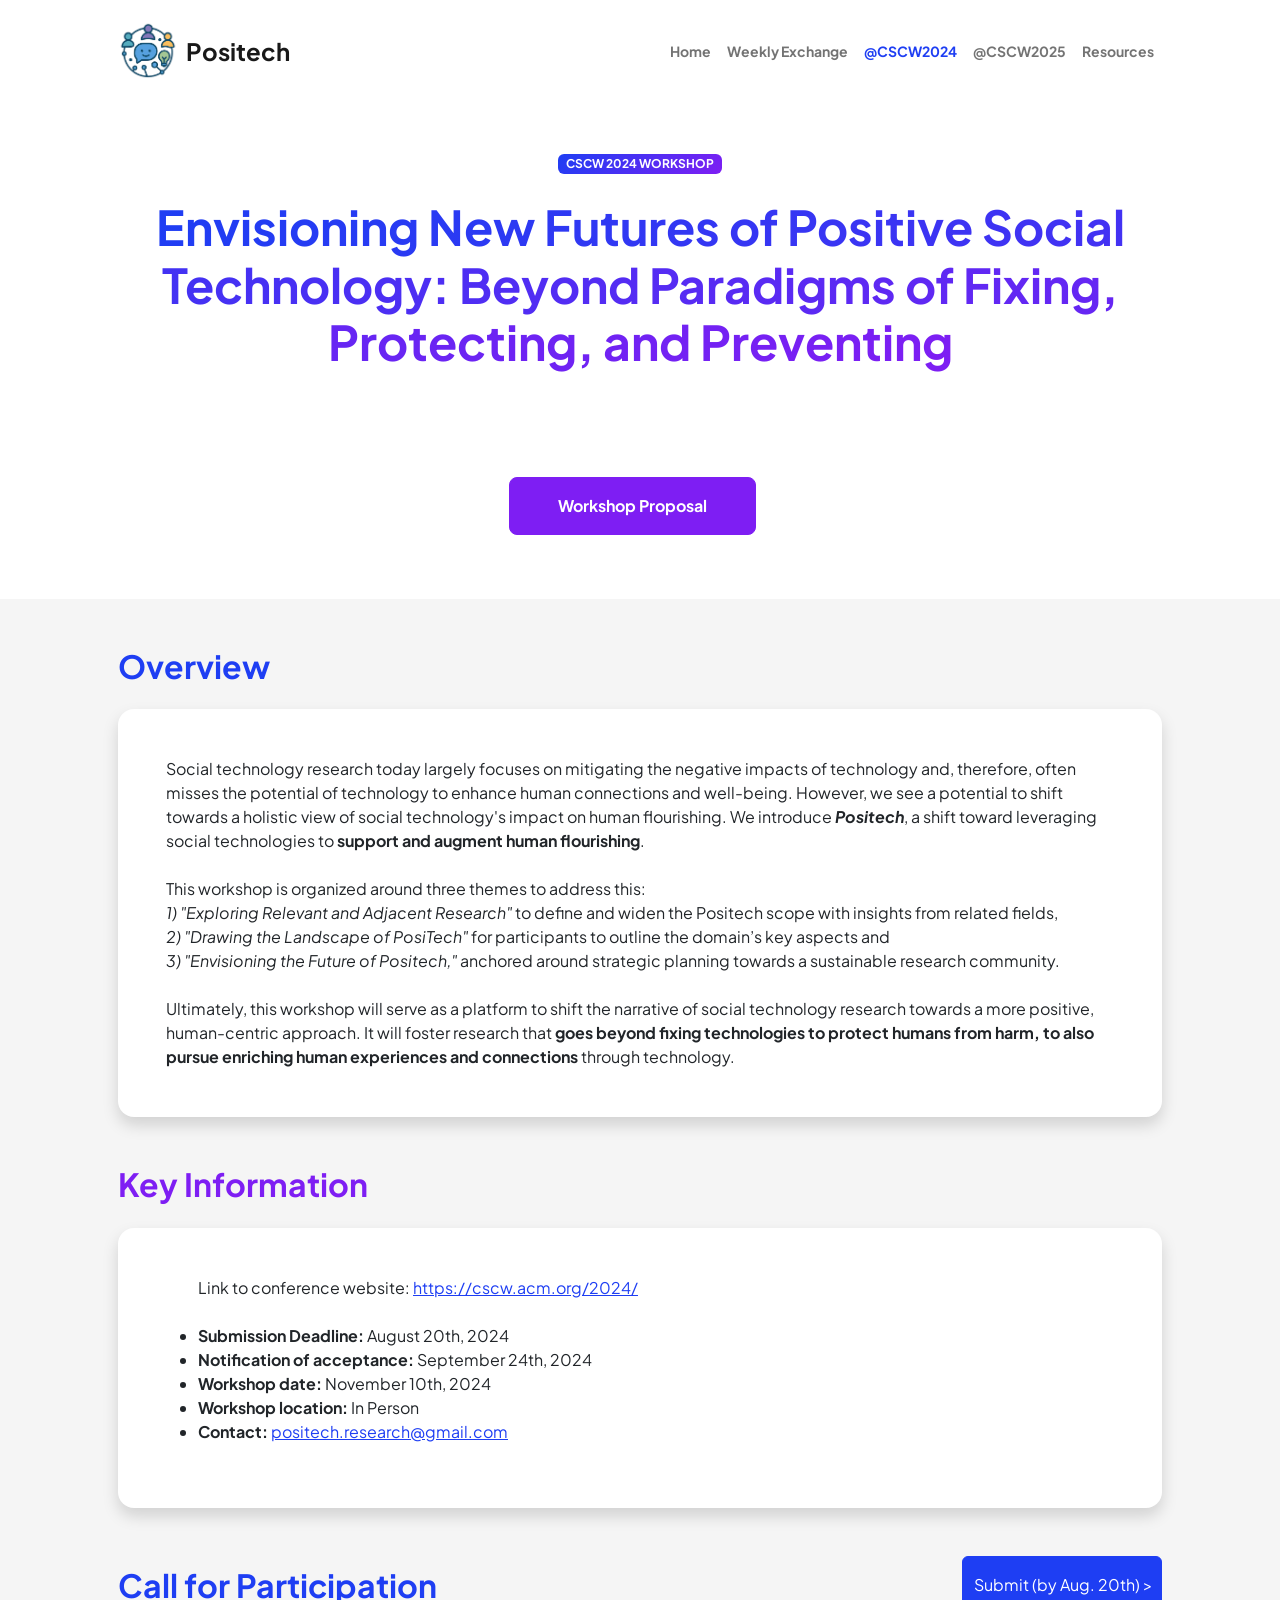
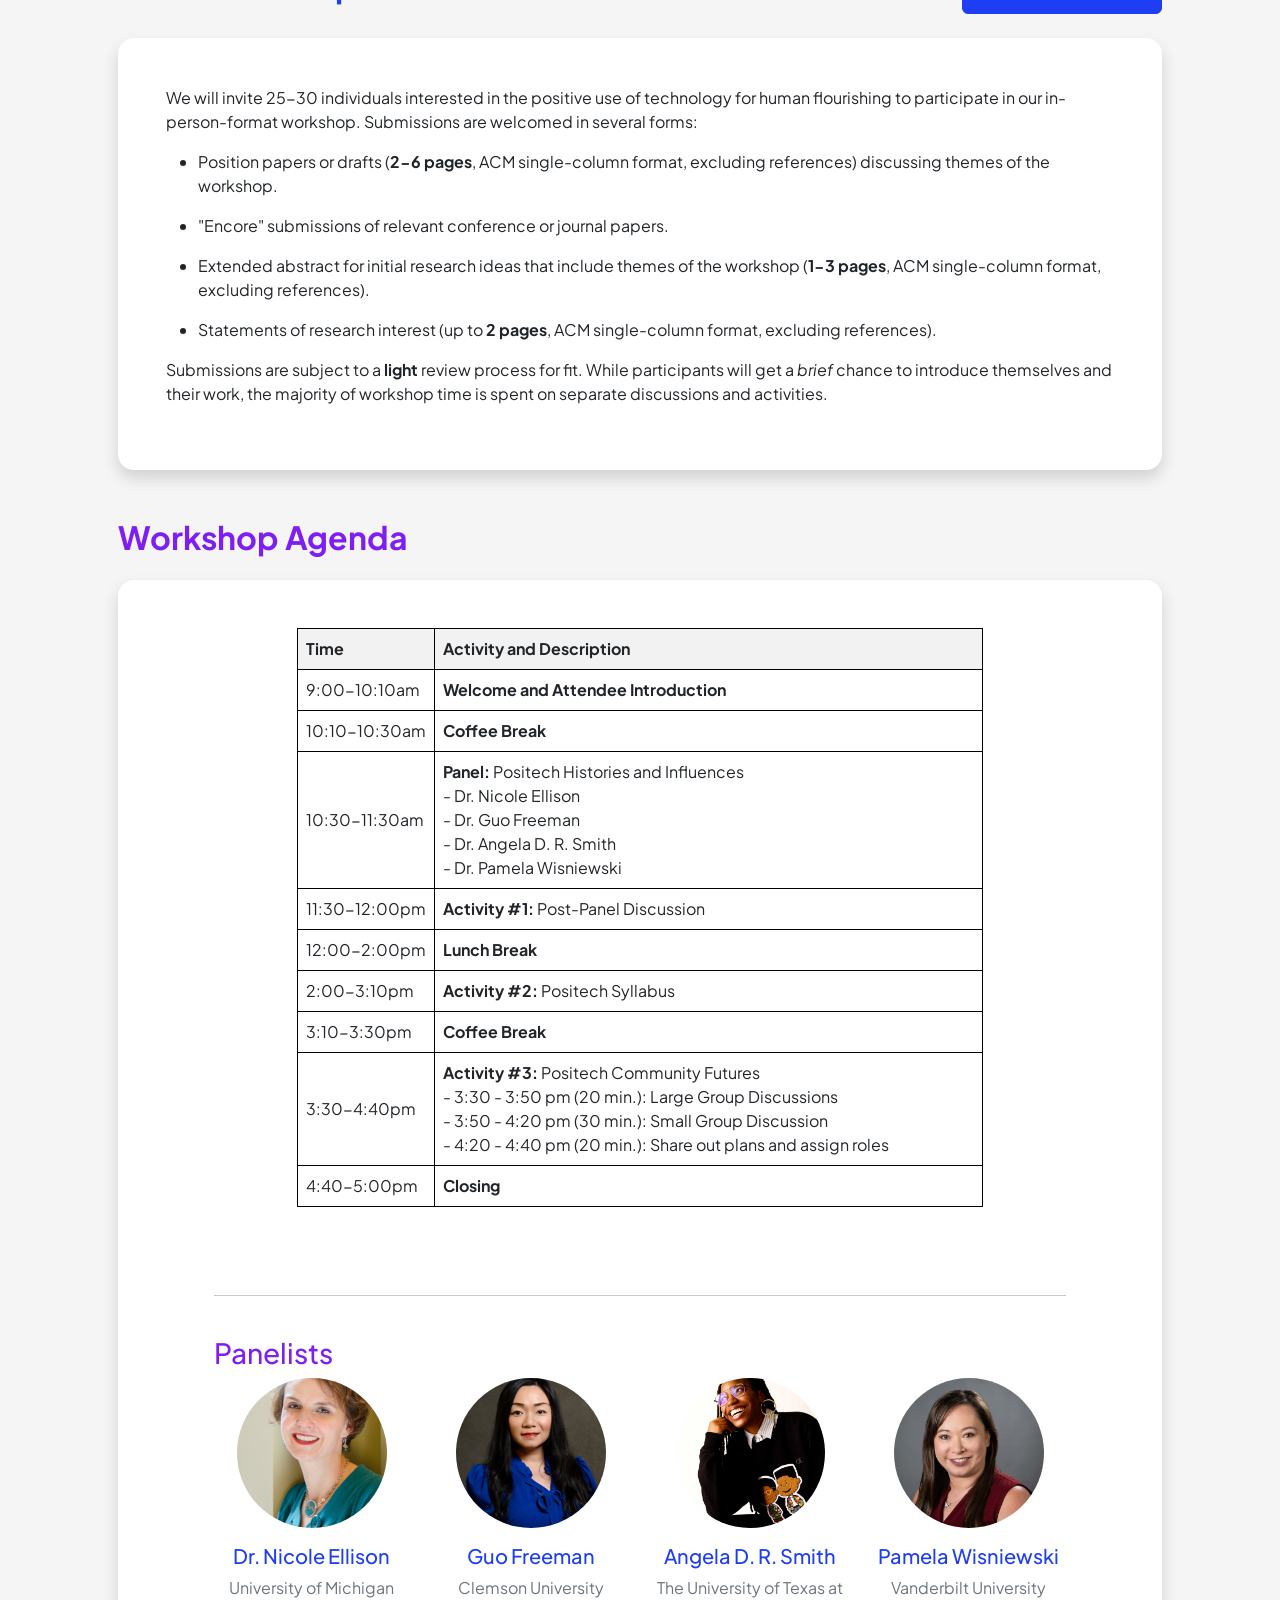
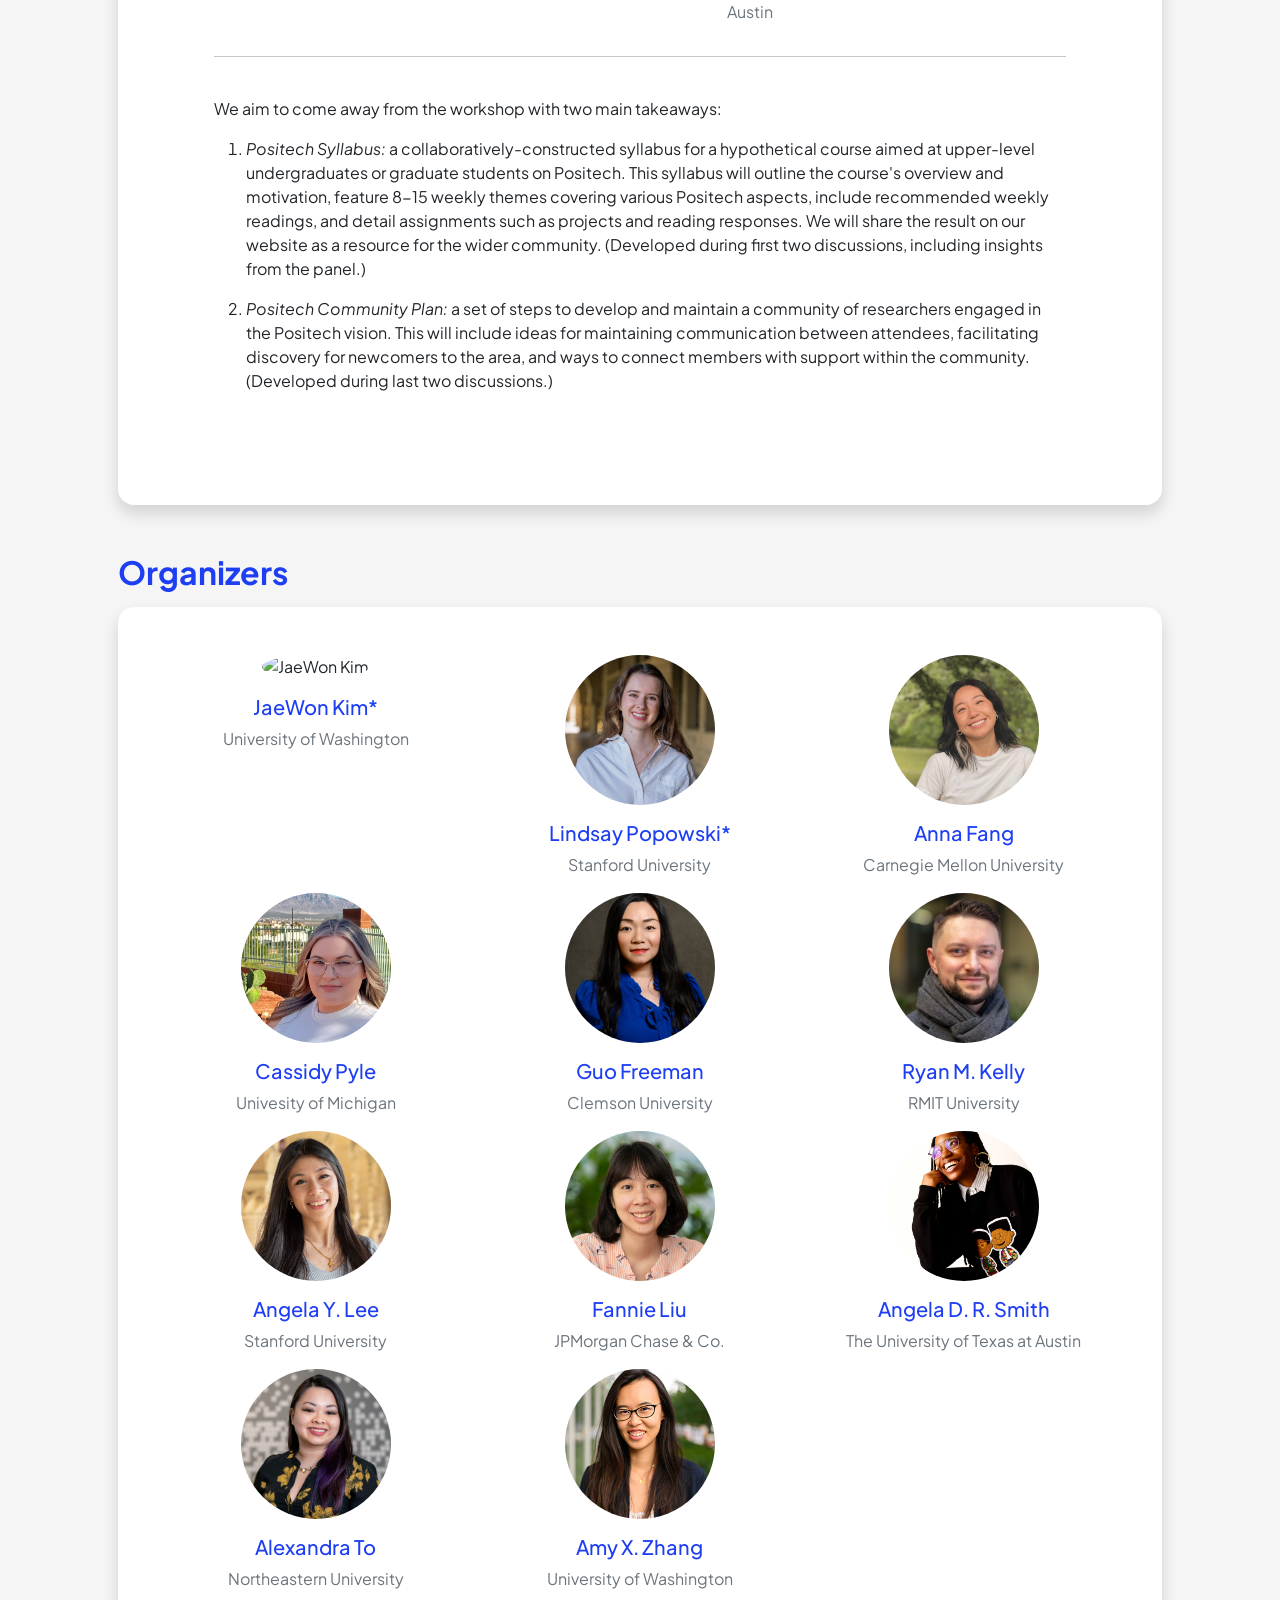
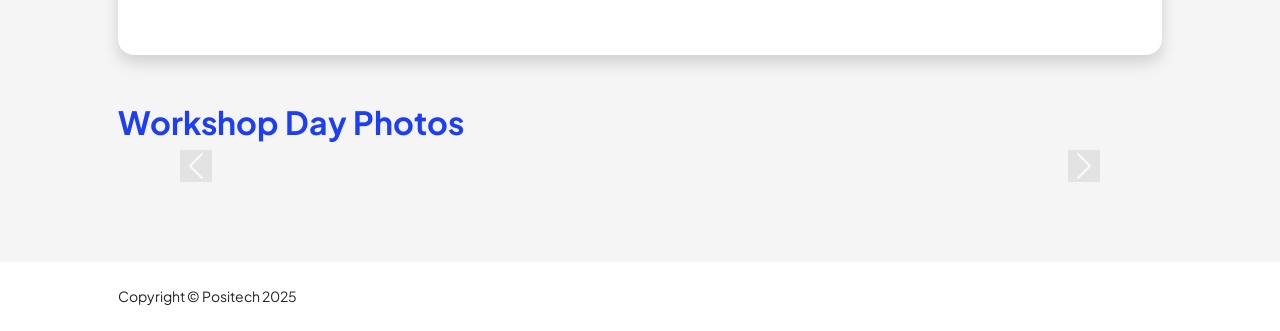
==== commit 6f203be7: "update favicon for 2024" ====
--- a/cscw2024.html
+++ b/cscw2024.html
@@ -7,7 +7,7 @@
     <meta name="description" content="" />
     <meta name="author" content="" />
     <title>Positech@CSCW2024</title>
-    <link rel="icon" type="image/x-icon" href="assets/favicon.ico" />
+    <link rel="icon" type="image/x-icon" href="assets/positech-logo-square.png" />
     <link rel="preconnect" href="https://fonts.googleapis.com" />
     <link rel="preconnect" href="https://fonts.gstatic.com" crossorigin />
     <link
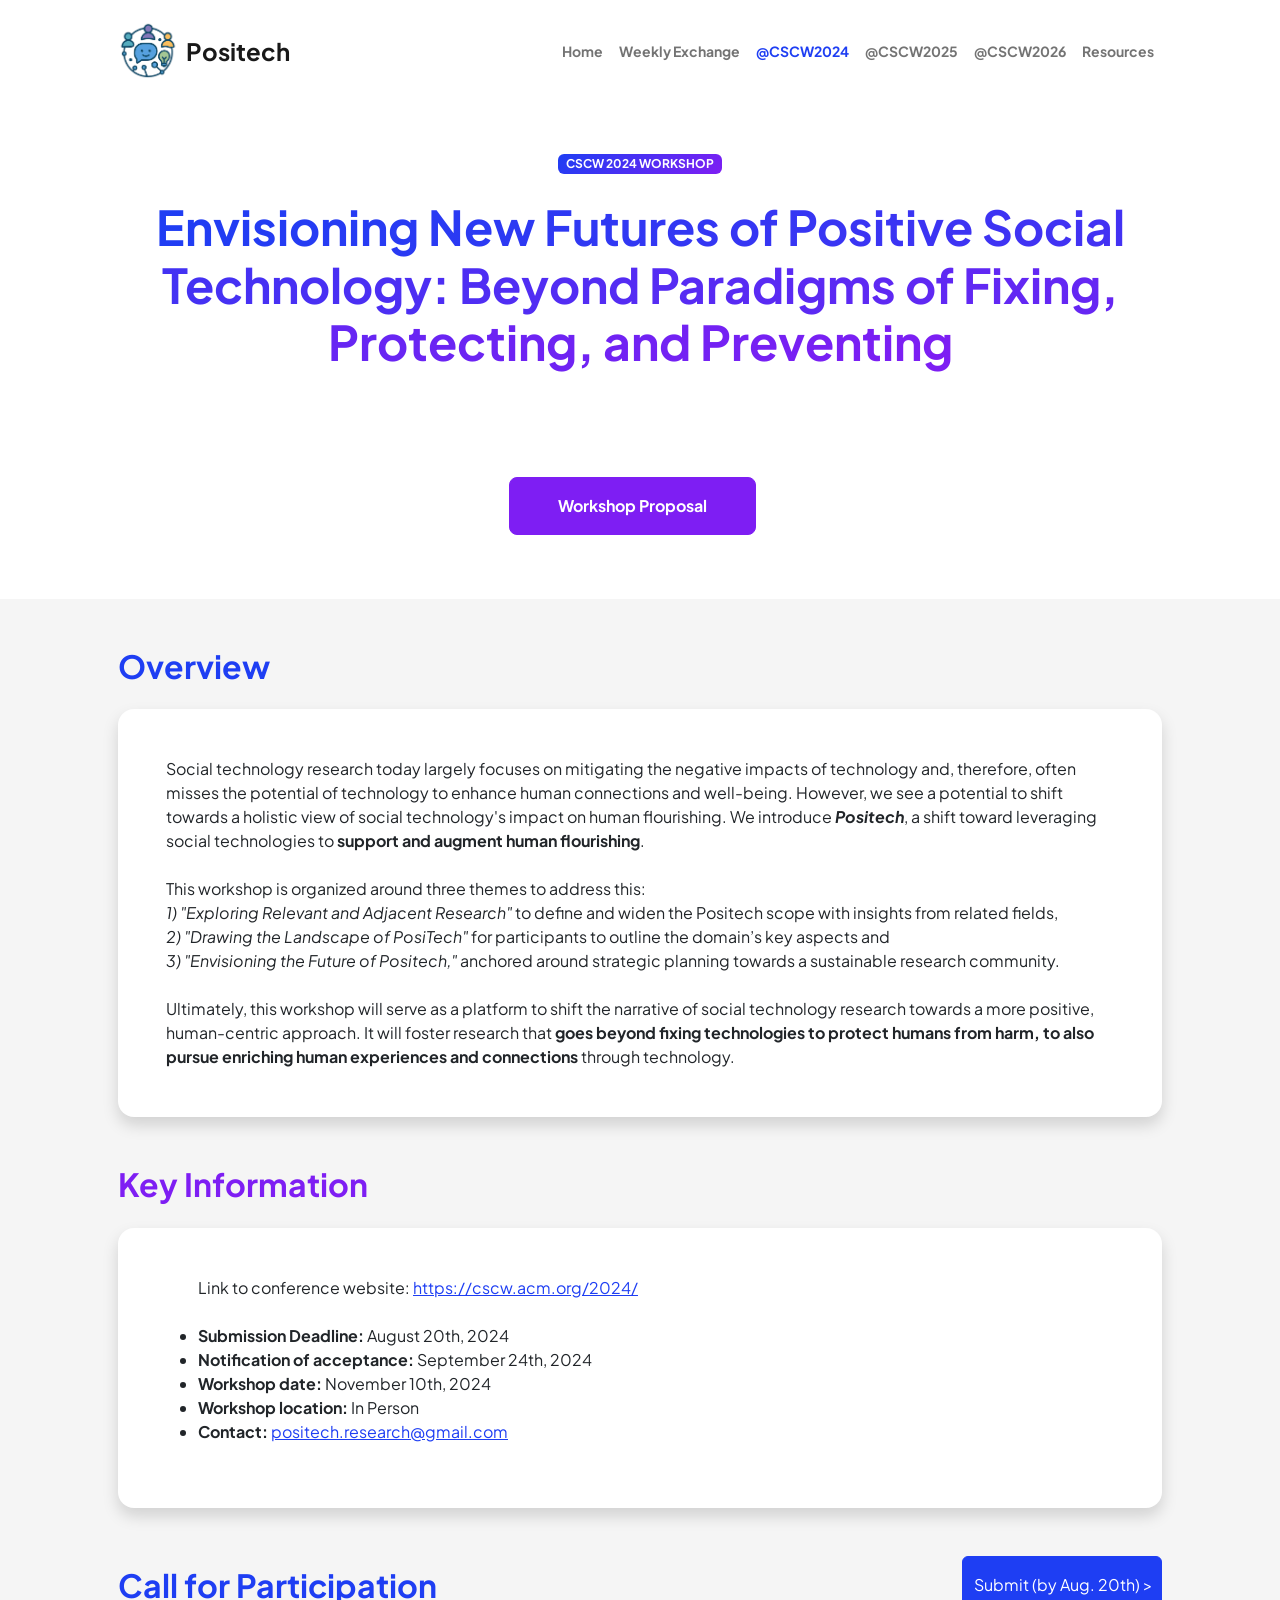
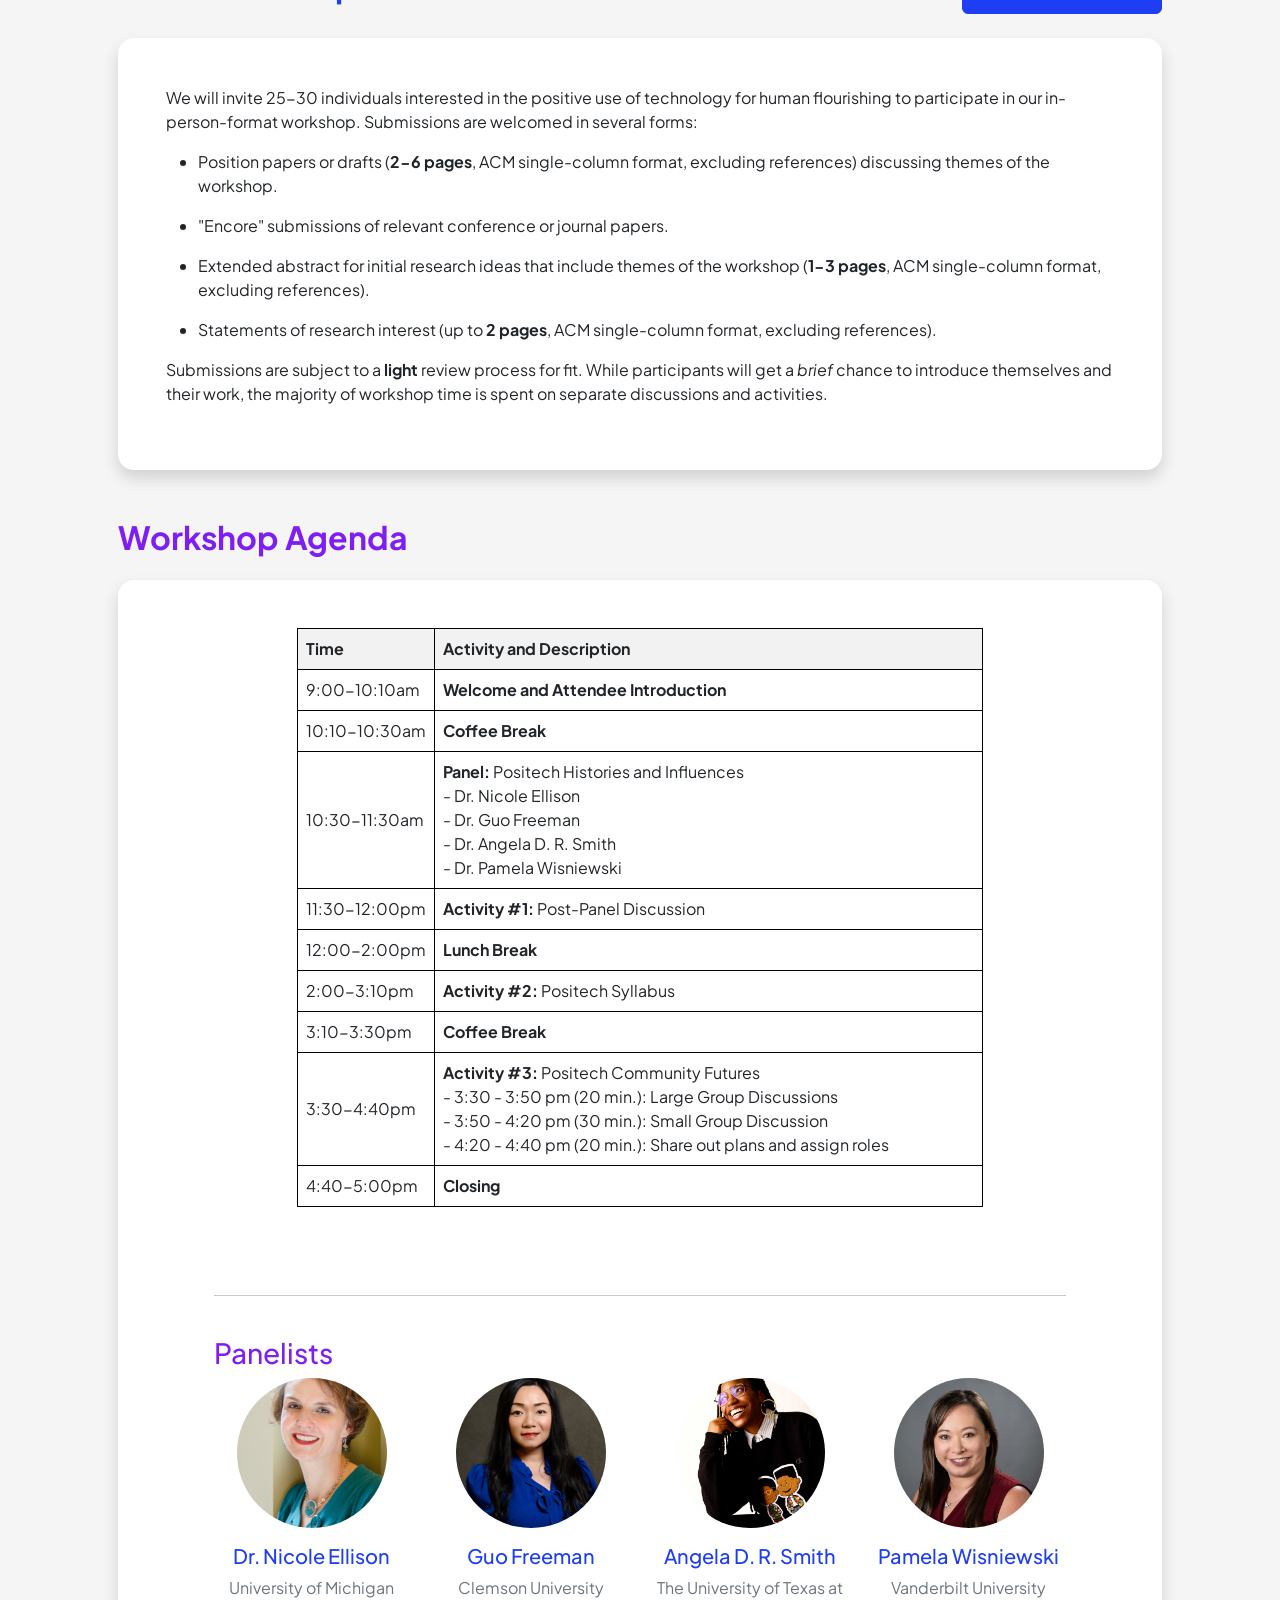
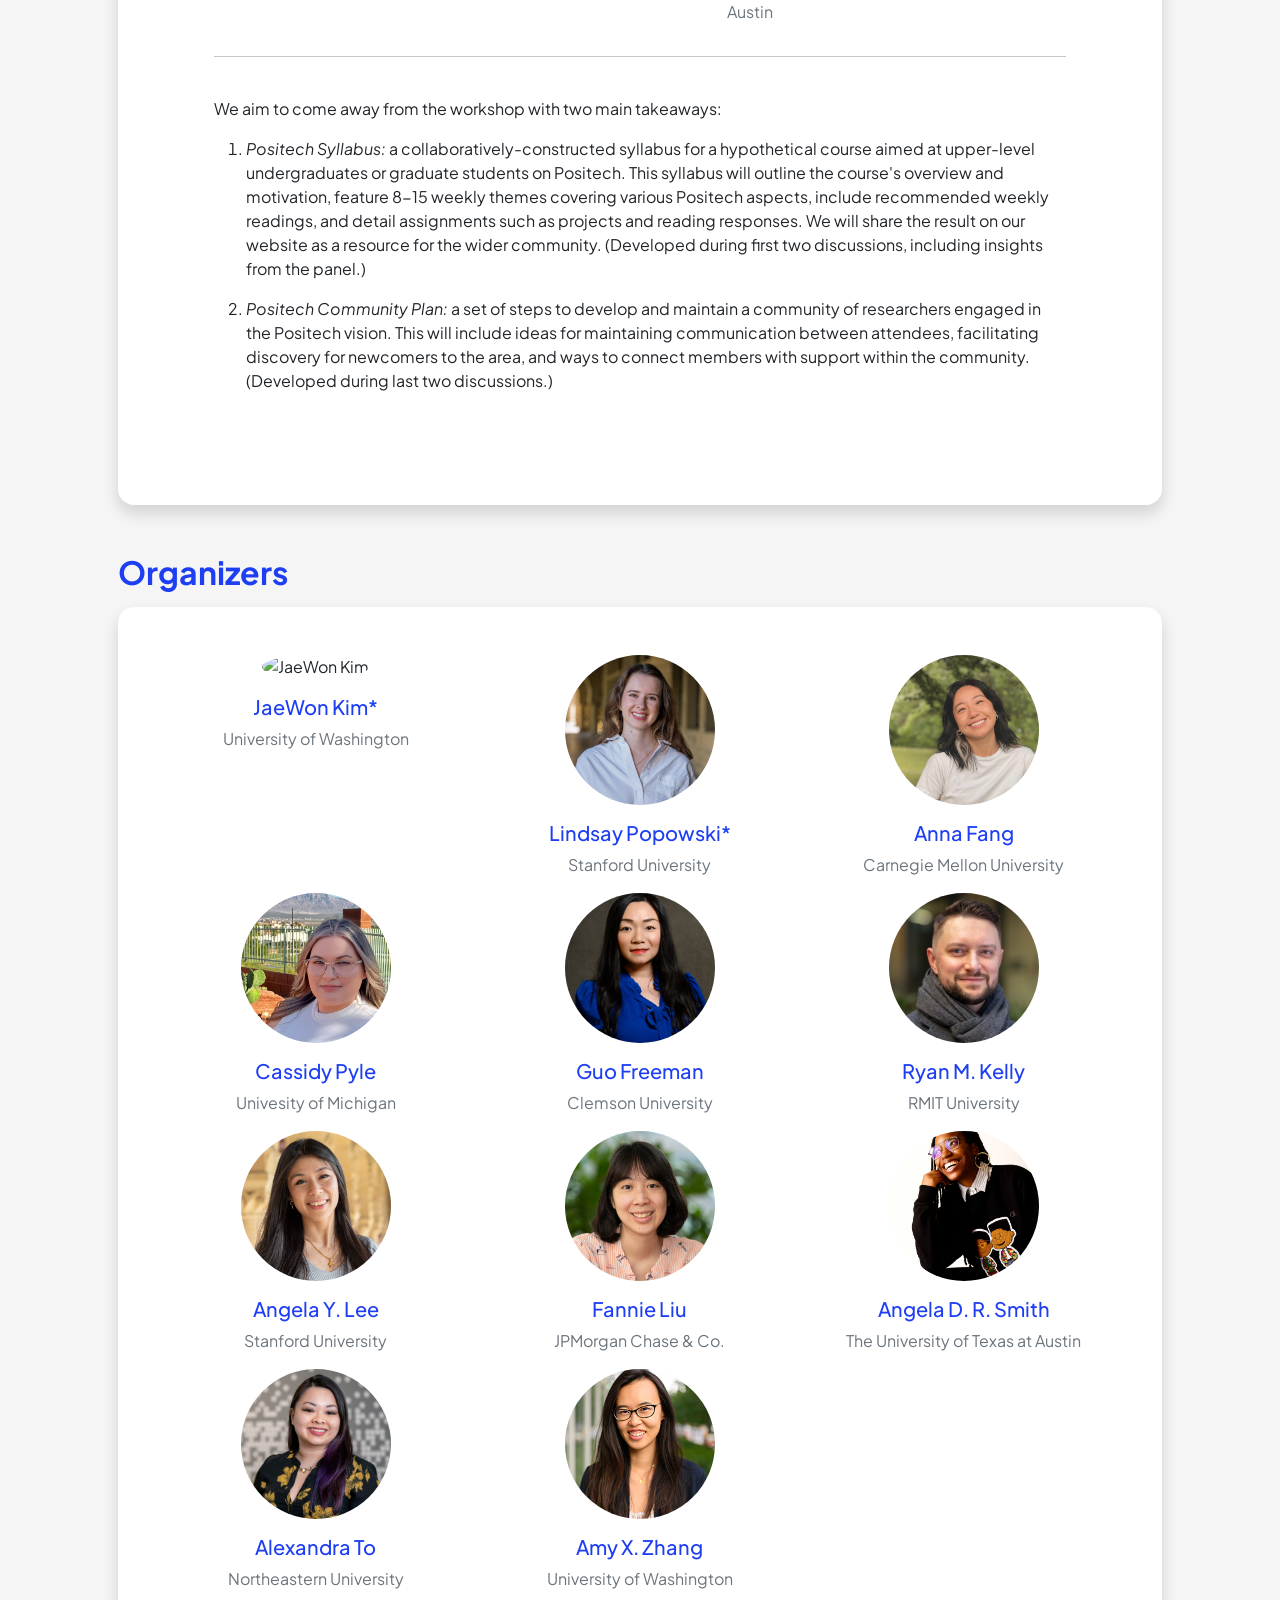
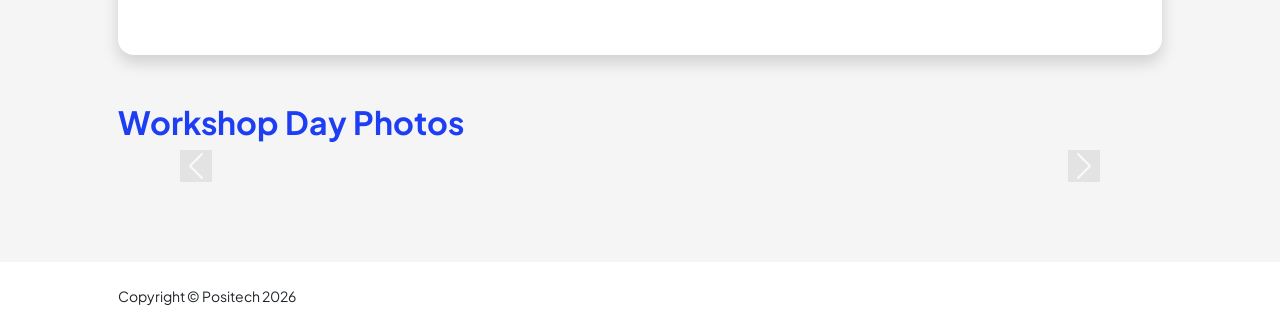
==== commit 98539d89: "merge and update resources" ====
--- a/cscw2024.html
+++ b/cscw2024.html
@@ -37,8 +37,9 @@
                         <li class="nav-item"><a class="nav-link" href="index.html">Home</a></li>
                         <li class="nav-item"><a class="nav-link" href="weekly.html">Weekly Exchange</a></li>
                         <li class="nav-item"><a class="nav-link active" href="cscw2024.html">@CSCW2024</a></li>
-                        <li class="nav-item"><a class="nav-link" href="https://positech-cscw-2025.github.io/"
-                                target="_blank">@CSCW2025</a></li>
+                        <li class="nav-item"><a class="nav-link" href="cscw2025.html">@CSCW2025</a></li>
+                        <li class="nav-item"><a class="nav-link" href="https://positech-cscw-2026.github.io/"
+                                target="_blank">@CSCW2026</a></li>
                         <li class="nav-item"><a class="nav-link" href="resources.html">Resources</a></li>
                     </ul>
                 </div>
@@ -554,7 +555,7 @@
         <div class="container px-5">
             <div class="row align-items-center justify-content-between flex-column flex-sm-row">
                 <div class="col-auto">
-                    <div class="small m-0">Copyright &copy; Positech 2025</div>
+                    <div class="small m-0">Copyright &copy; Positech 2026</div>
                 </div>
             </div>
         </div>
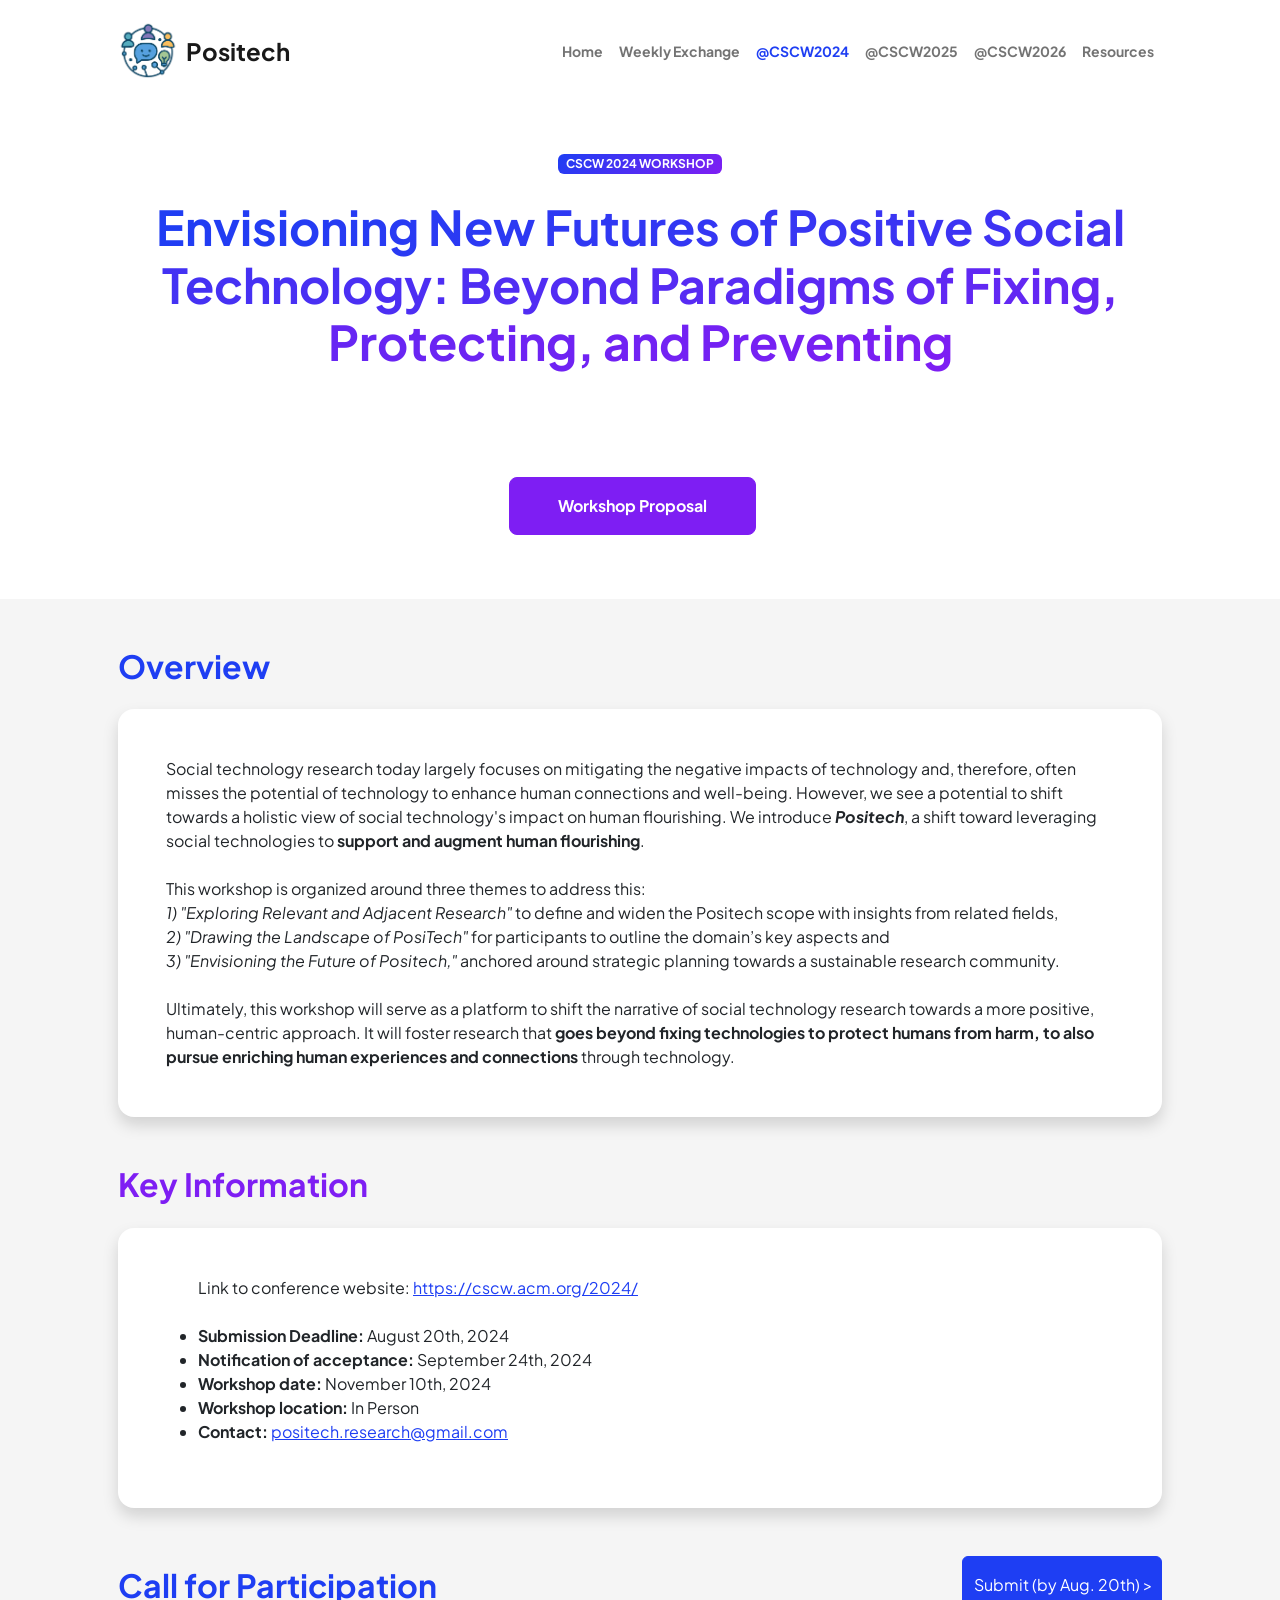
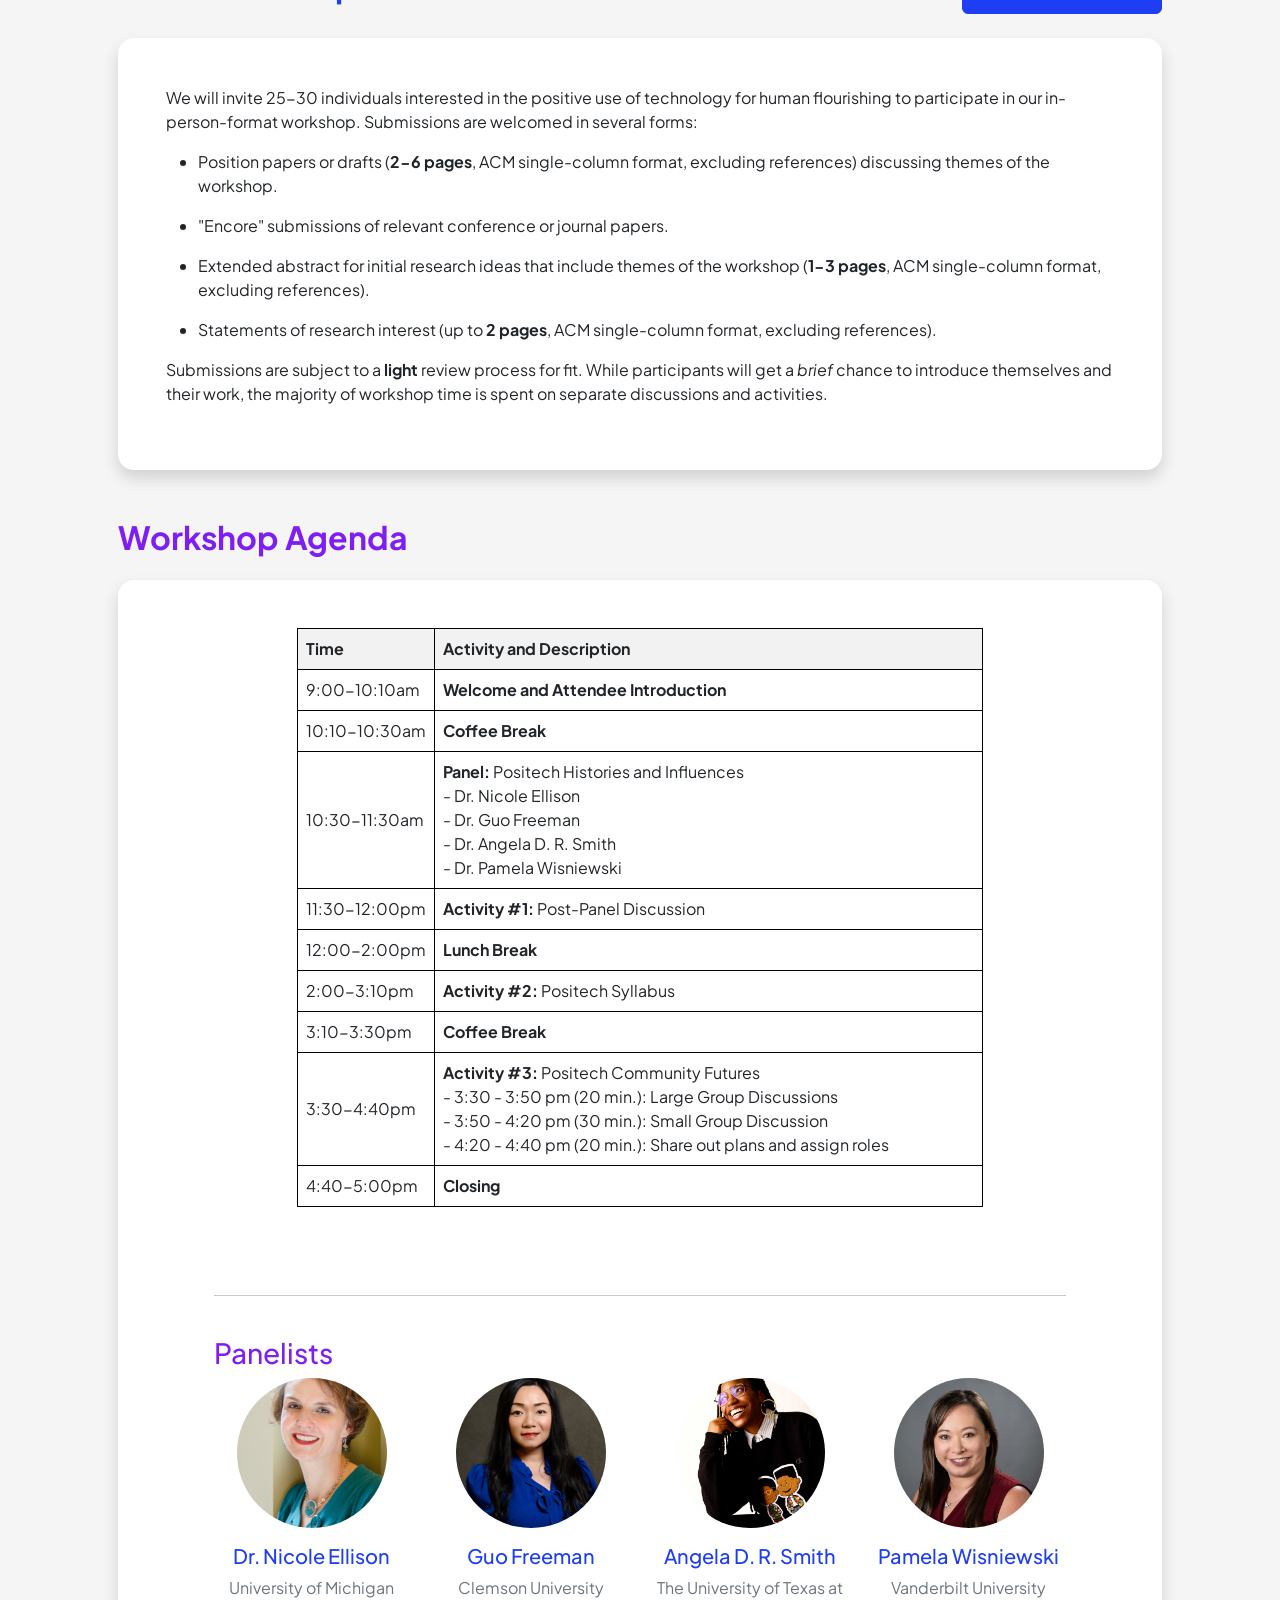
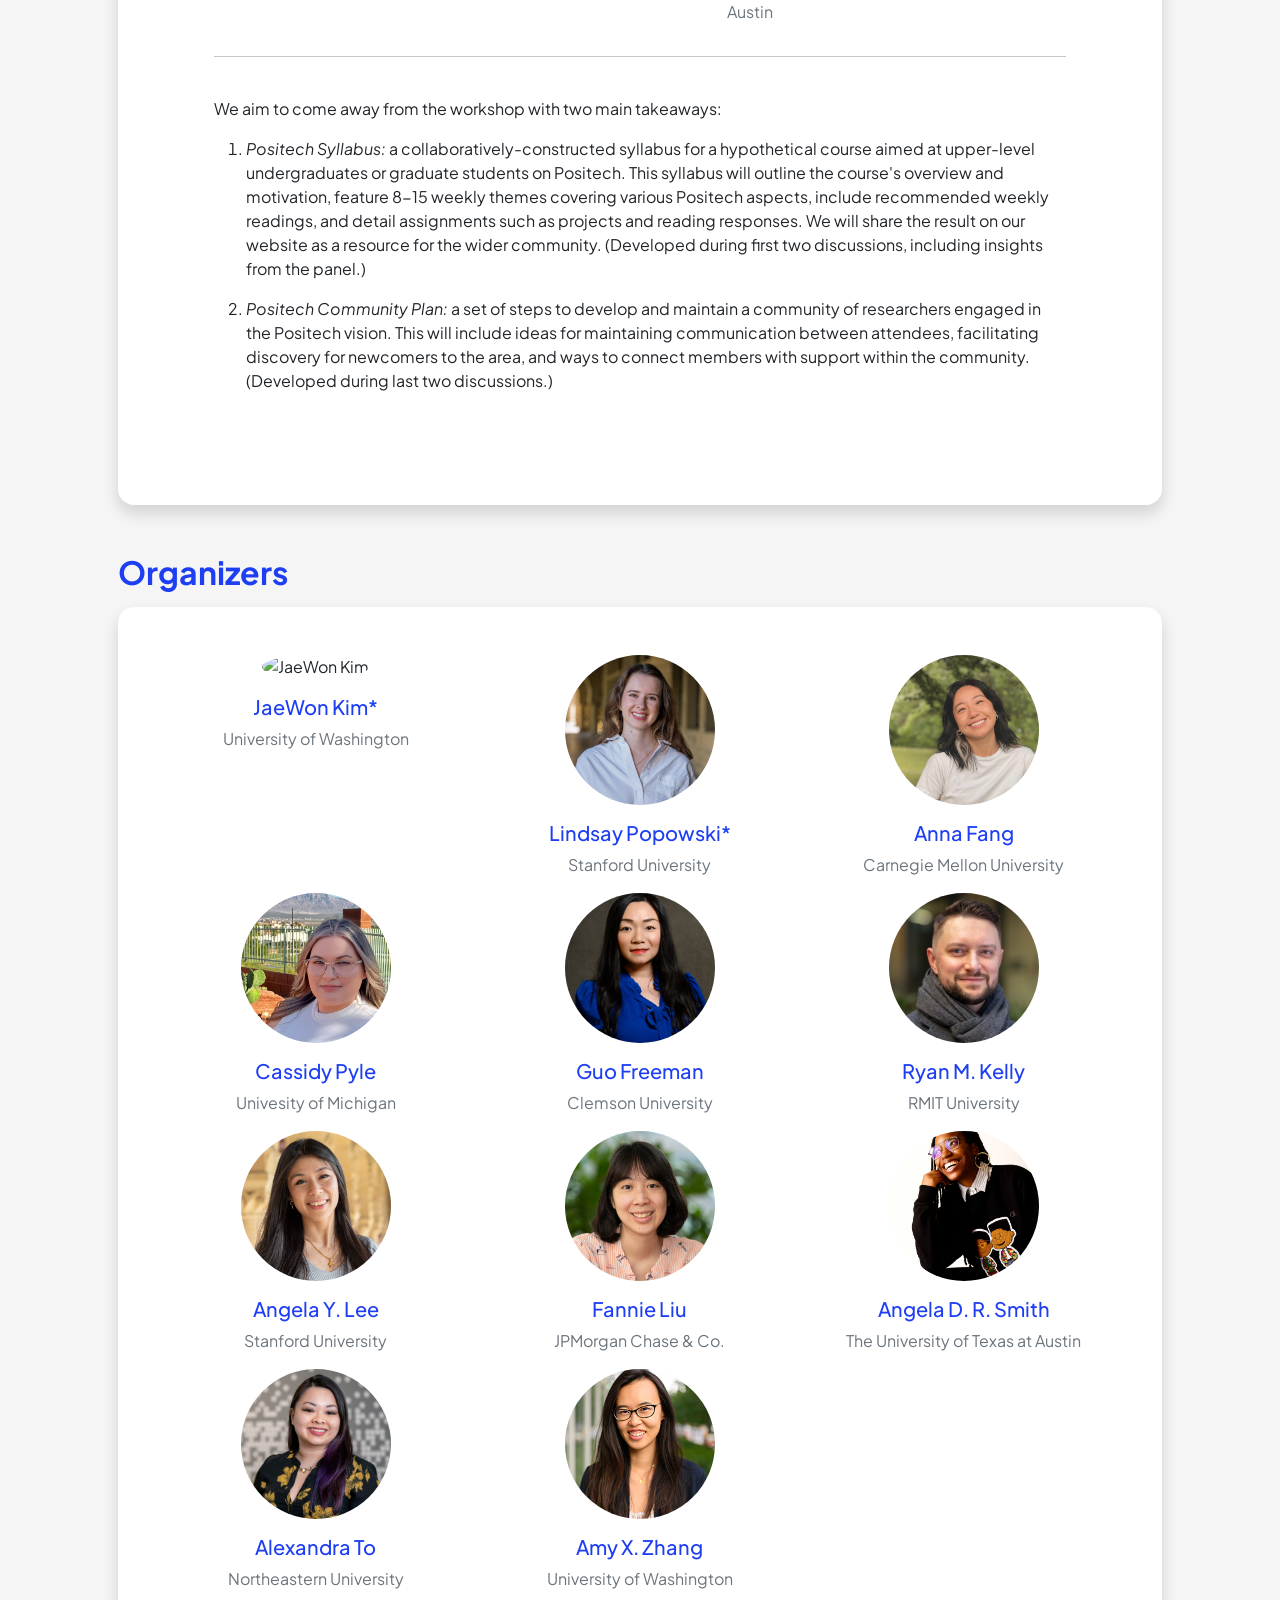
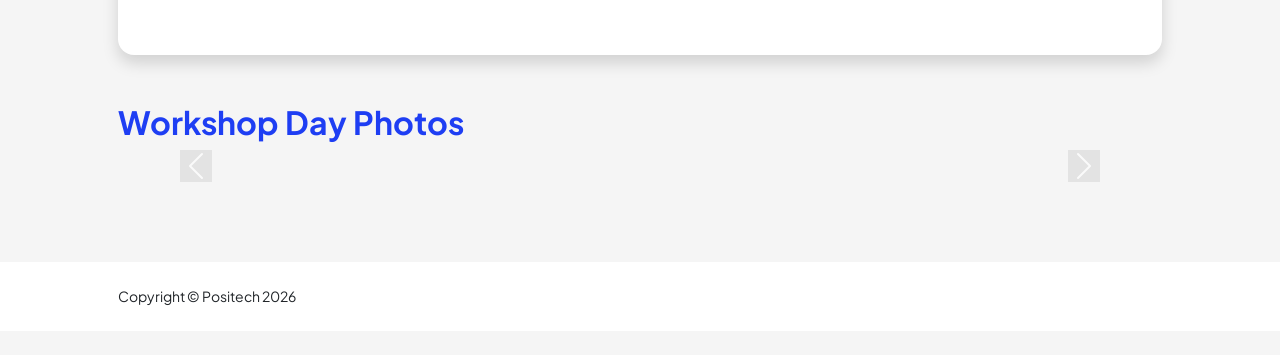
==== commit 35169ce3: "update nav item links" ====
--- a/cscw2024.html
+++ b/cscw2024.html
@@ -38,8 +38,7 @@
                         <li class="nav-item"><a class="nav-link" href="weekly.html">Weekly Exchange</a></li>
                         <li class="nav-item"><a class="nav-link active" href="cscw2024.html">@CSCW2024</a></li>
                         <li class="nav-item"><a class="nav-link" href="cscw2025.html">@CSCW2025</a></li>
-                        <li class="nav-item"><a class="nav-link" href="https://positech-cscw-2026.github.io/"
-                                target="_blank">@CSCW2026</a></li>
+                        <li class="nav-item"><a class="nav-link" href="cscw2026.html">@CSCW2026</a></li>
                         <li class="nav-item"><a class="nav-link" href="resources.html">Resources</a></li>
                     </ul>
                 </div>
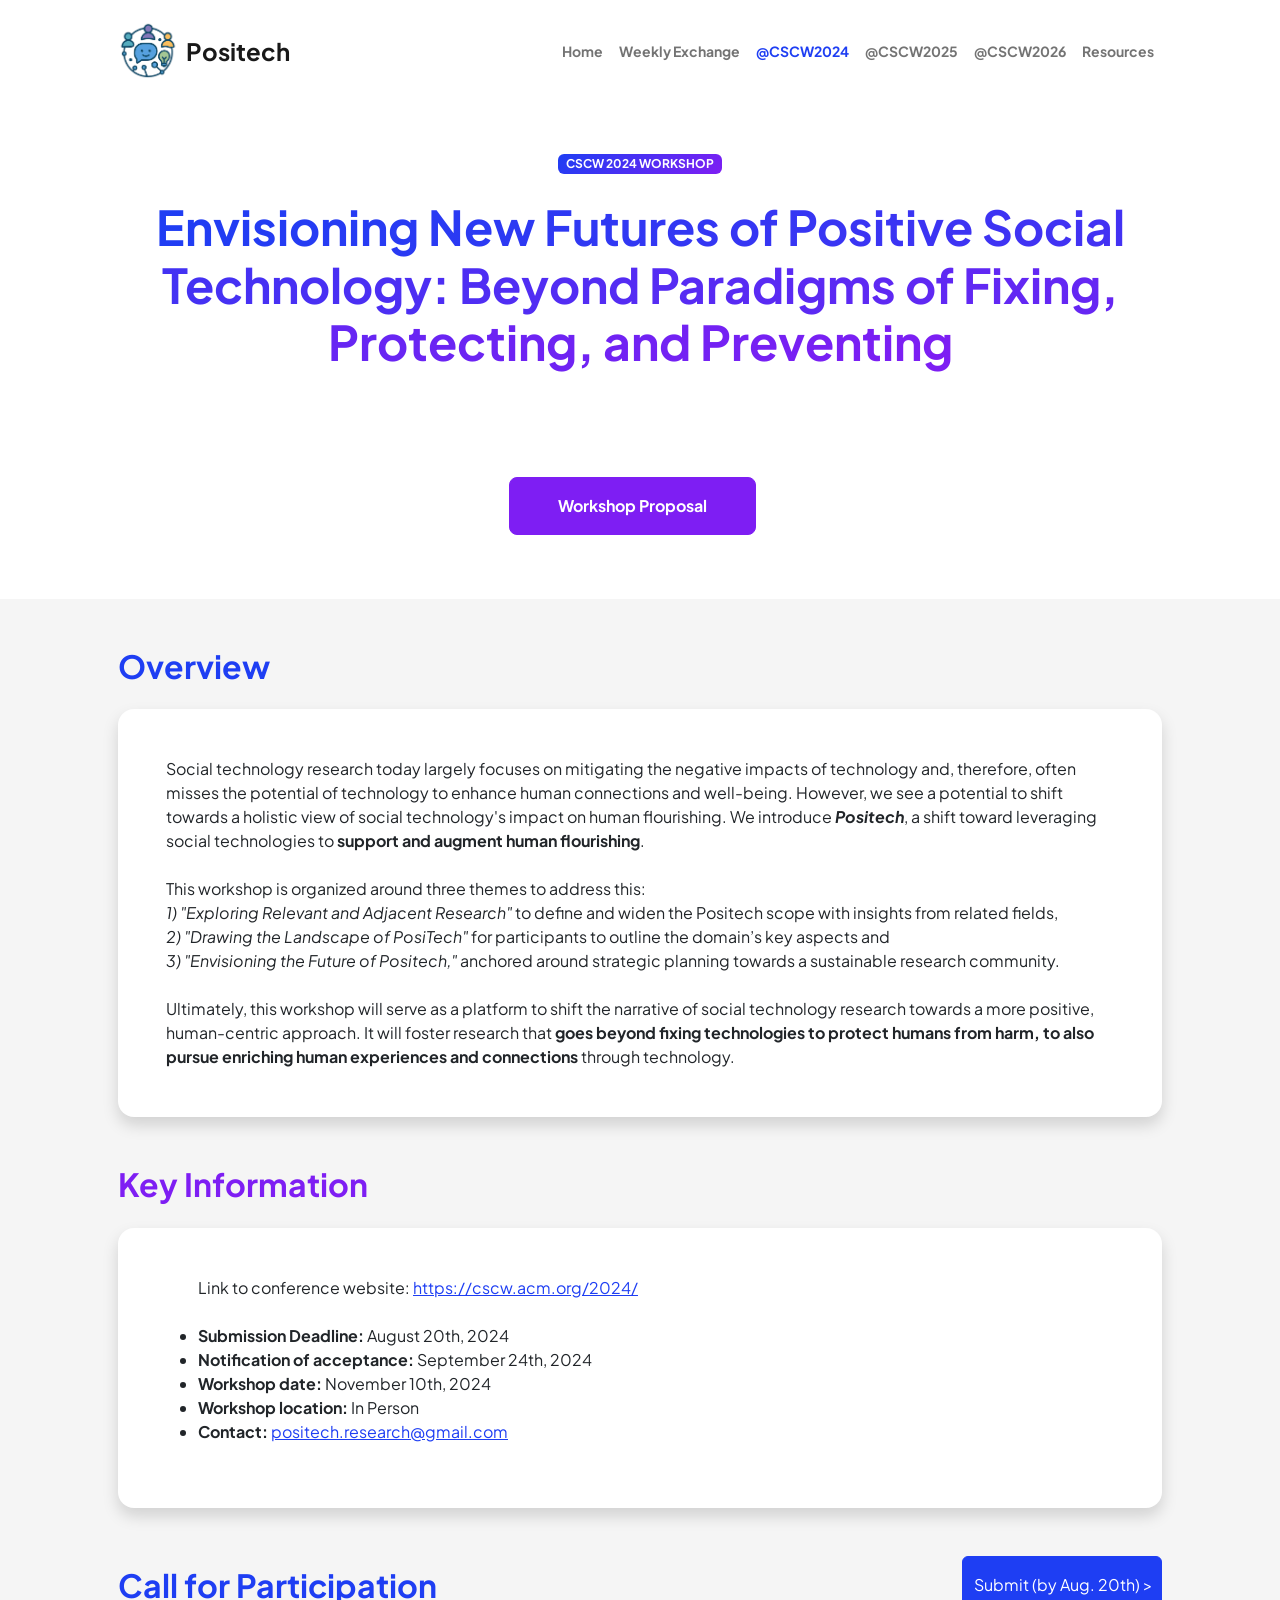
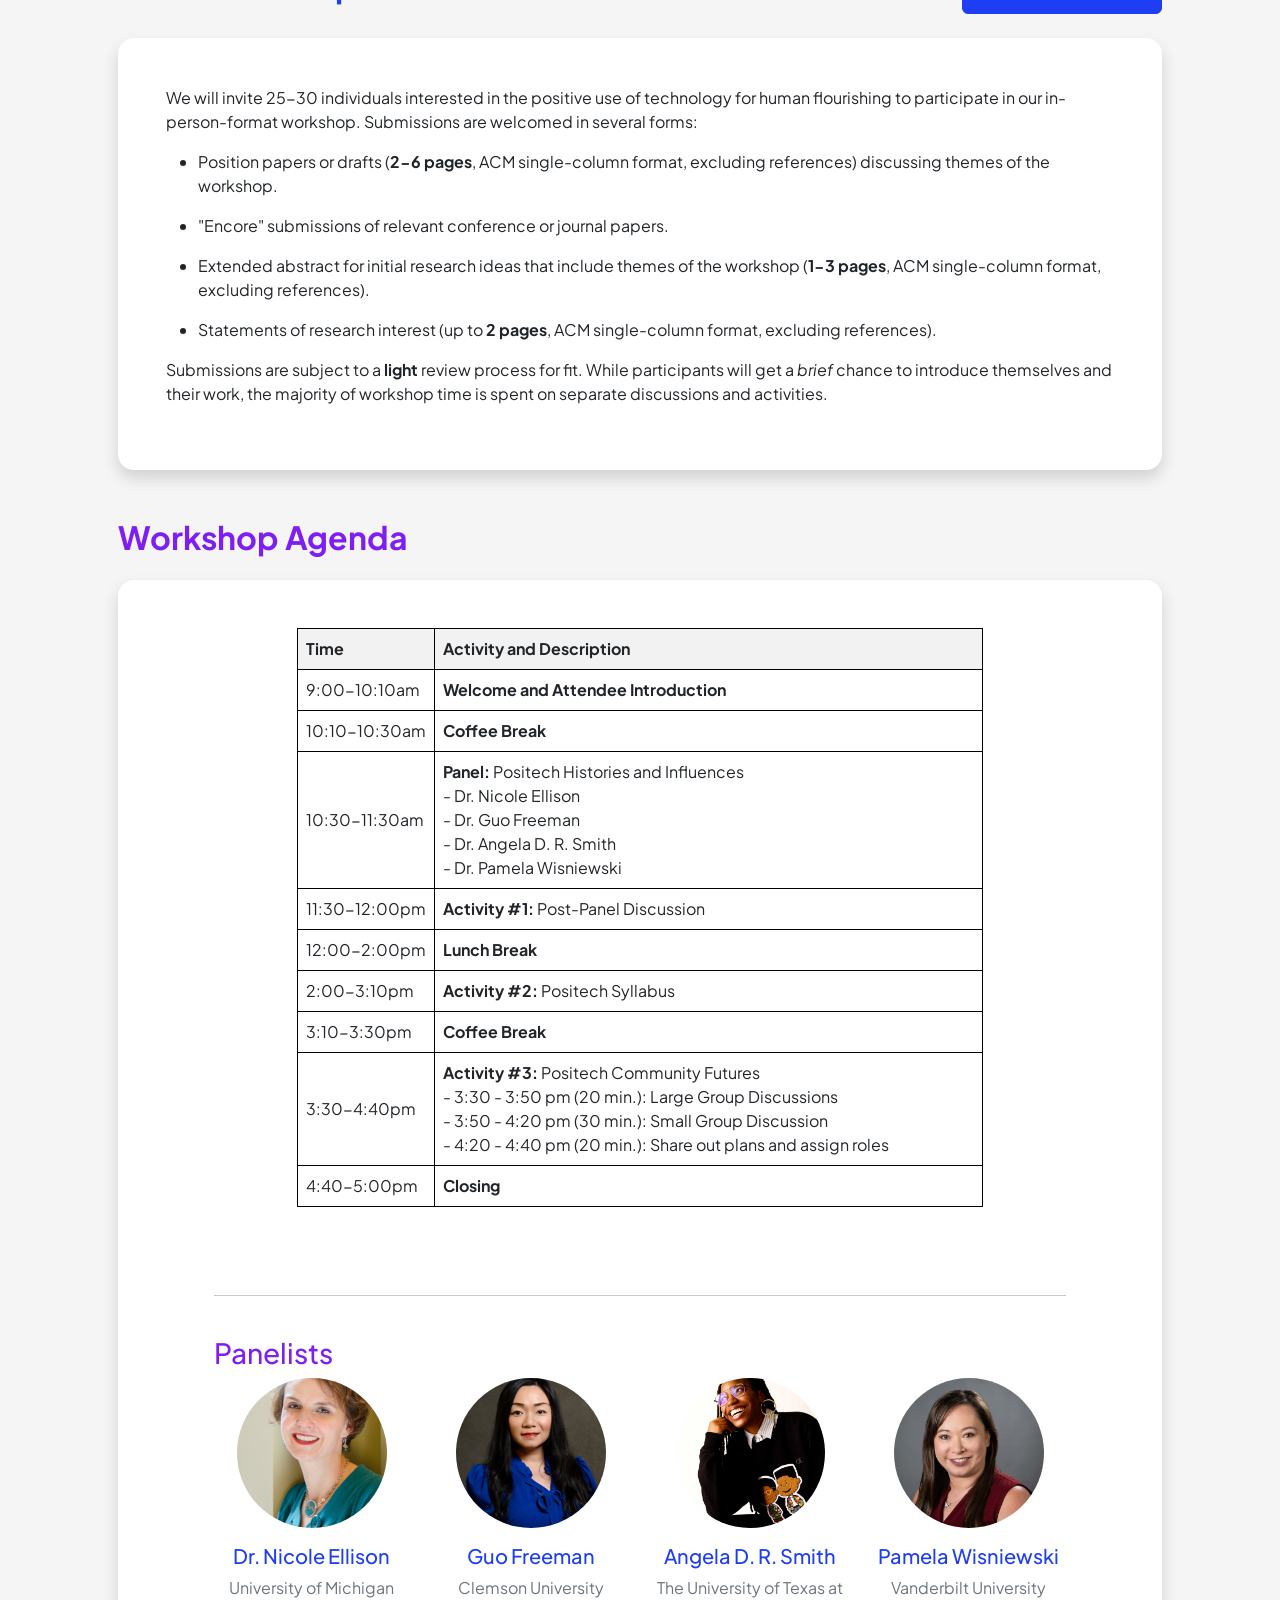
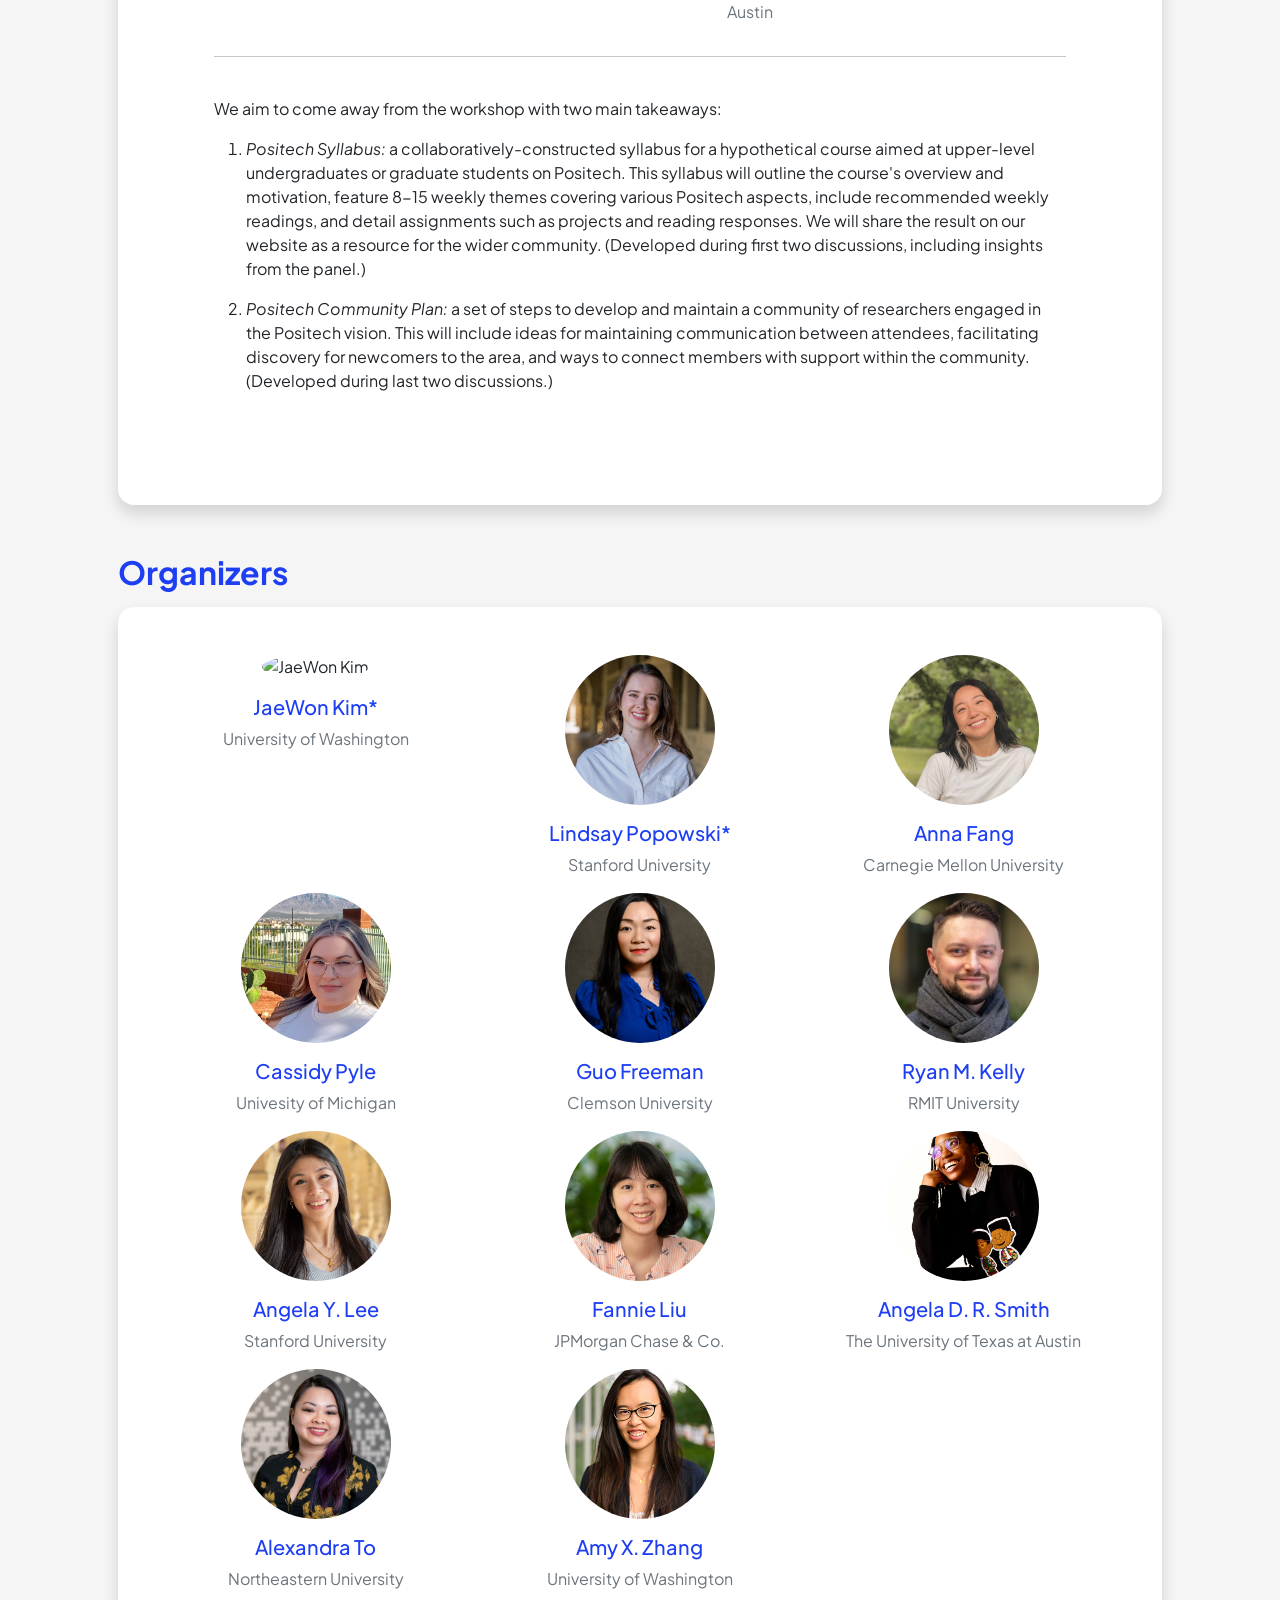
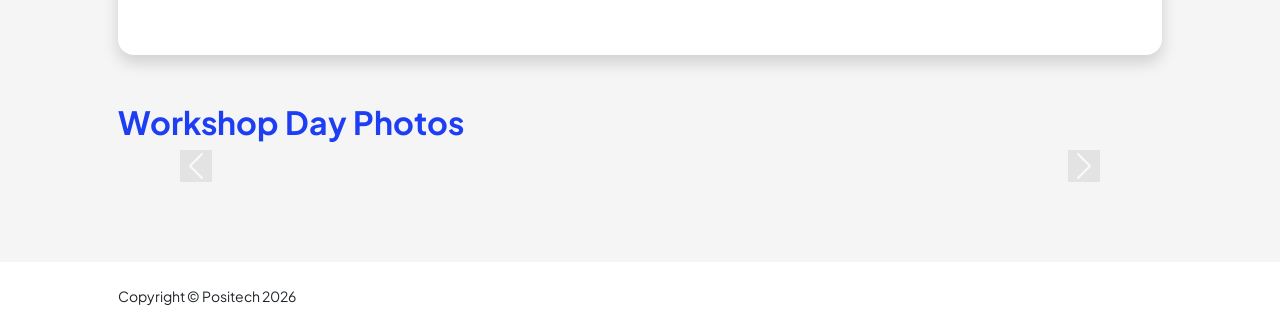
==== commit d2a04ecc: "update nav buttons for 2026 workshop" ====
--- a/cscw2024.html
+++ b/cscw2024.html
@@ -38,7 +38,7 @@
                         <li class="nav-item"><a class="nav-link" href="weekly.html">Weekly Exchange</a></li>
                         <li class="nav-item"><a class="nav-link active" href="cscw2024.html">@CSCW2024</a></li>
                         <li class="nav-item"><a class="nav-link" href="cscw2025.html">@CSCW2025</a></li>
-                        <li class="nav-item"><a class="nav-link" href="cscw2026.html">@CSCW2026</a></li>
+                        <li class="nav-item"><a class="nav-link" href="cscw2026.html" target="_blank">@CSCW2026</a></li>
                         <li class="nav-item"><a class="nav-link" href="resources.html">Resources</a></li>
                     </ul>
                 </div>
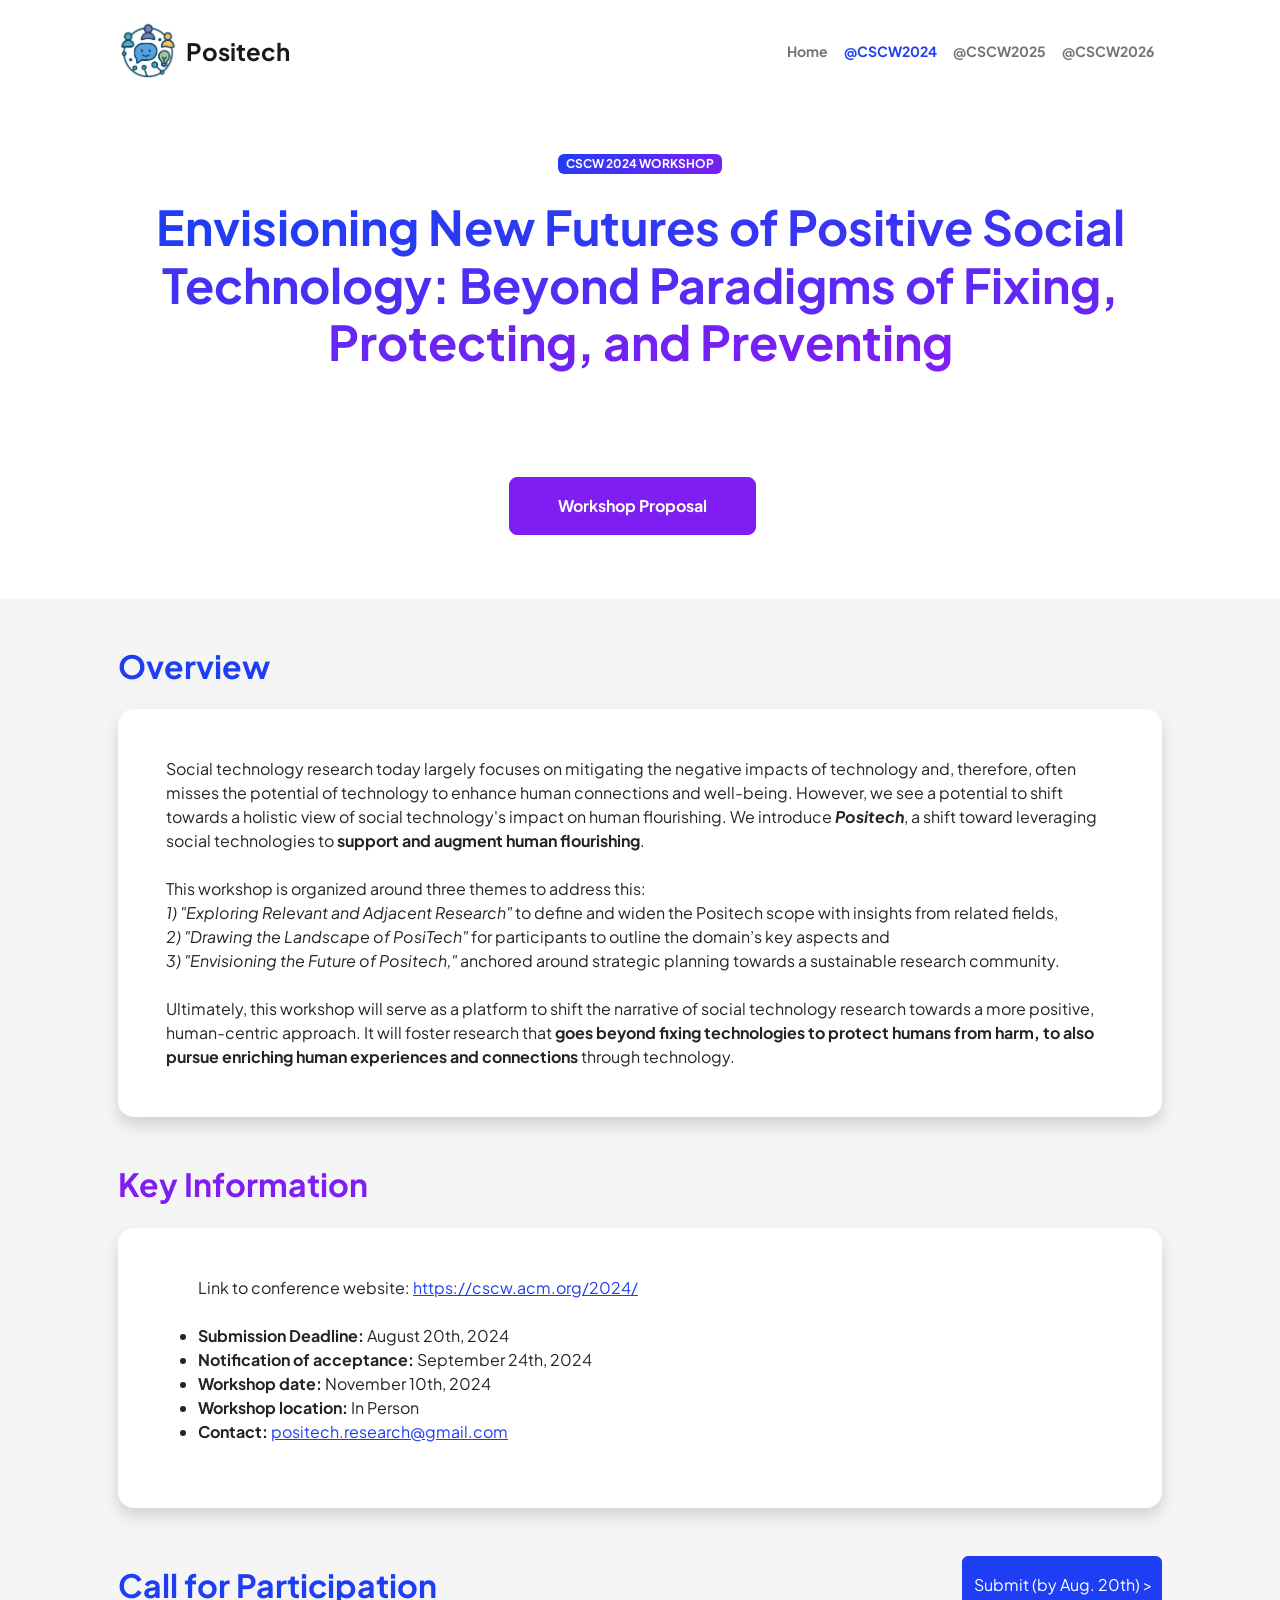
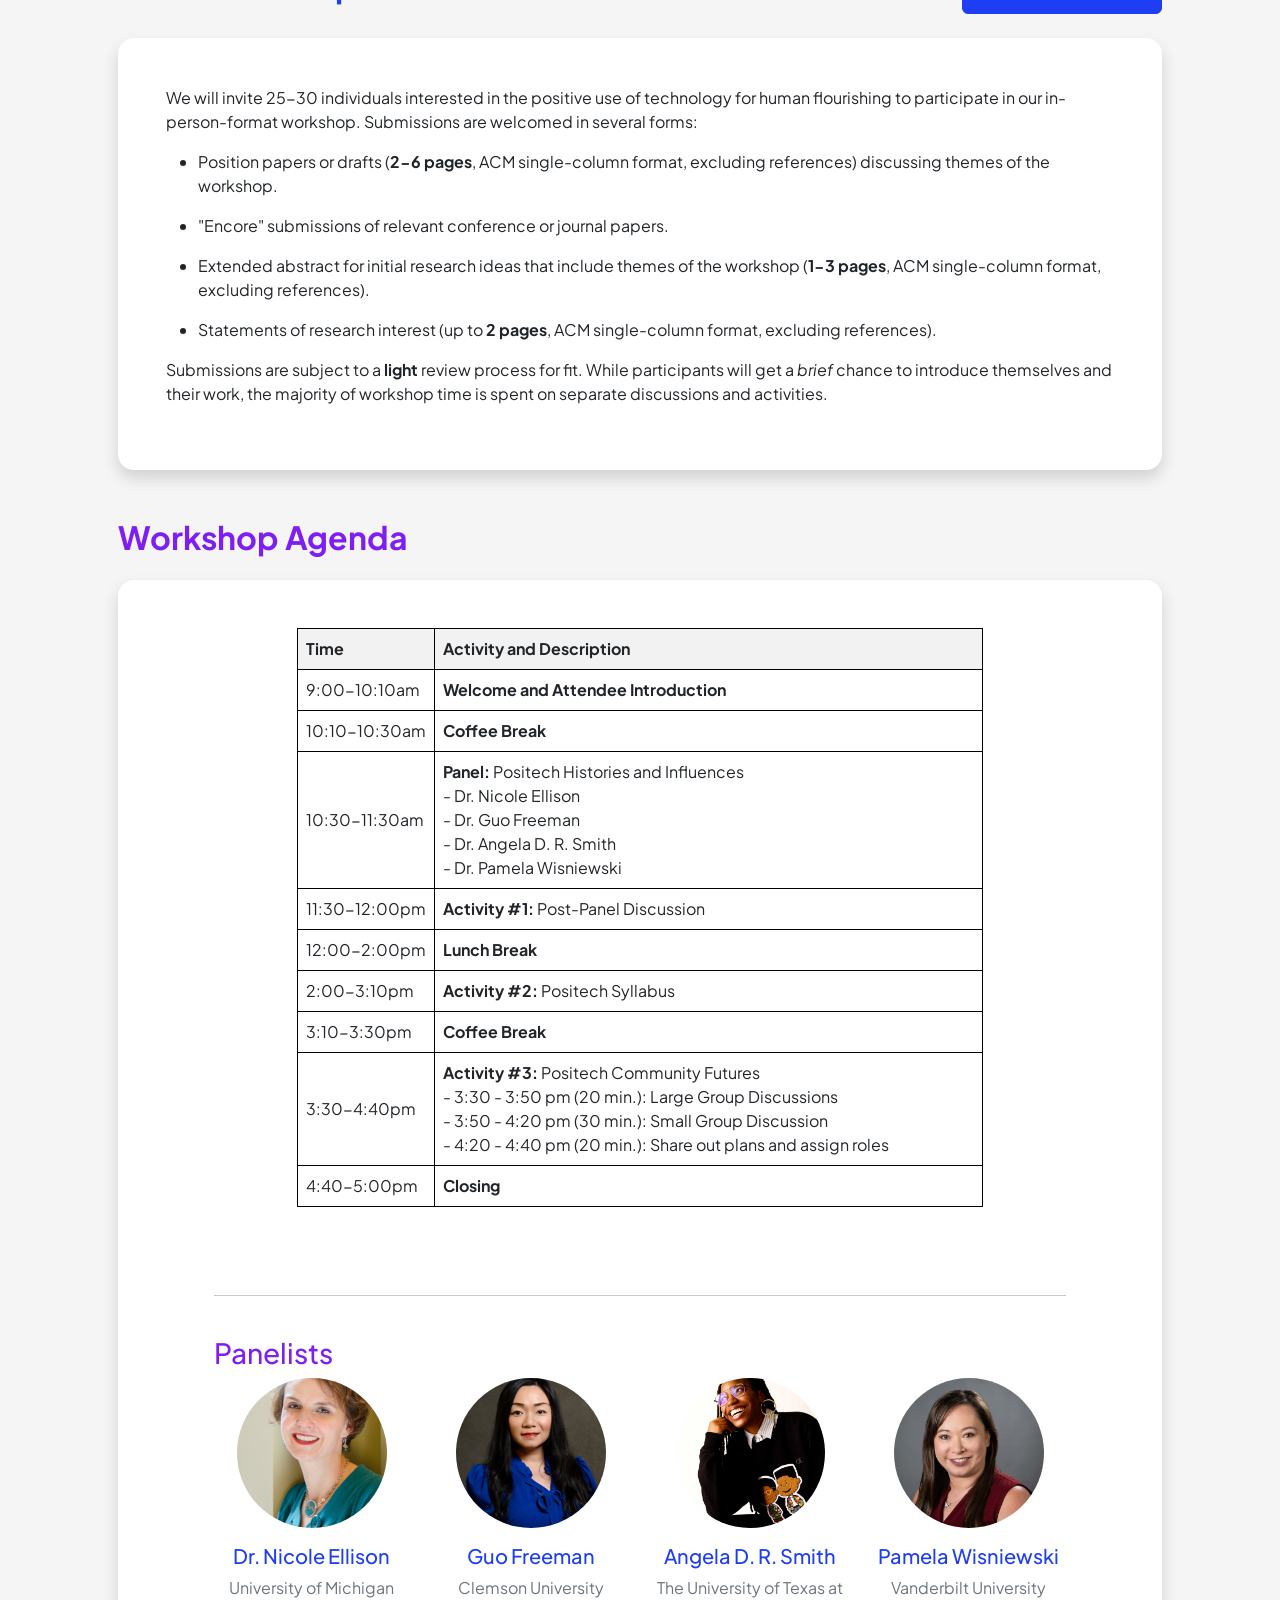
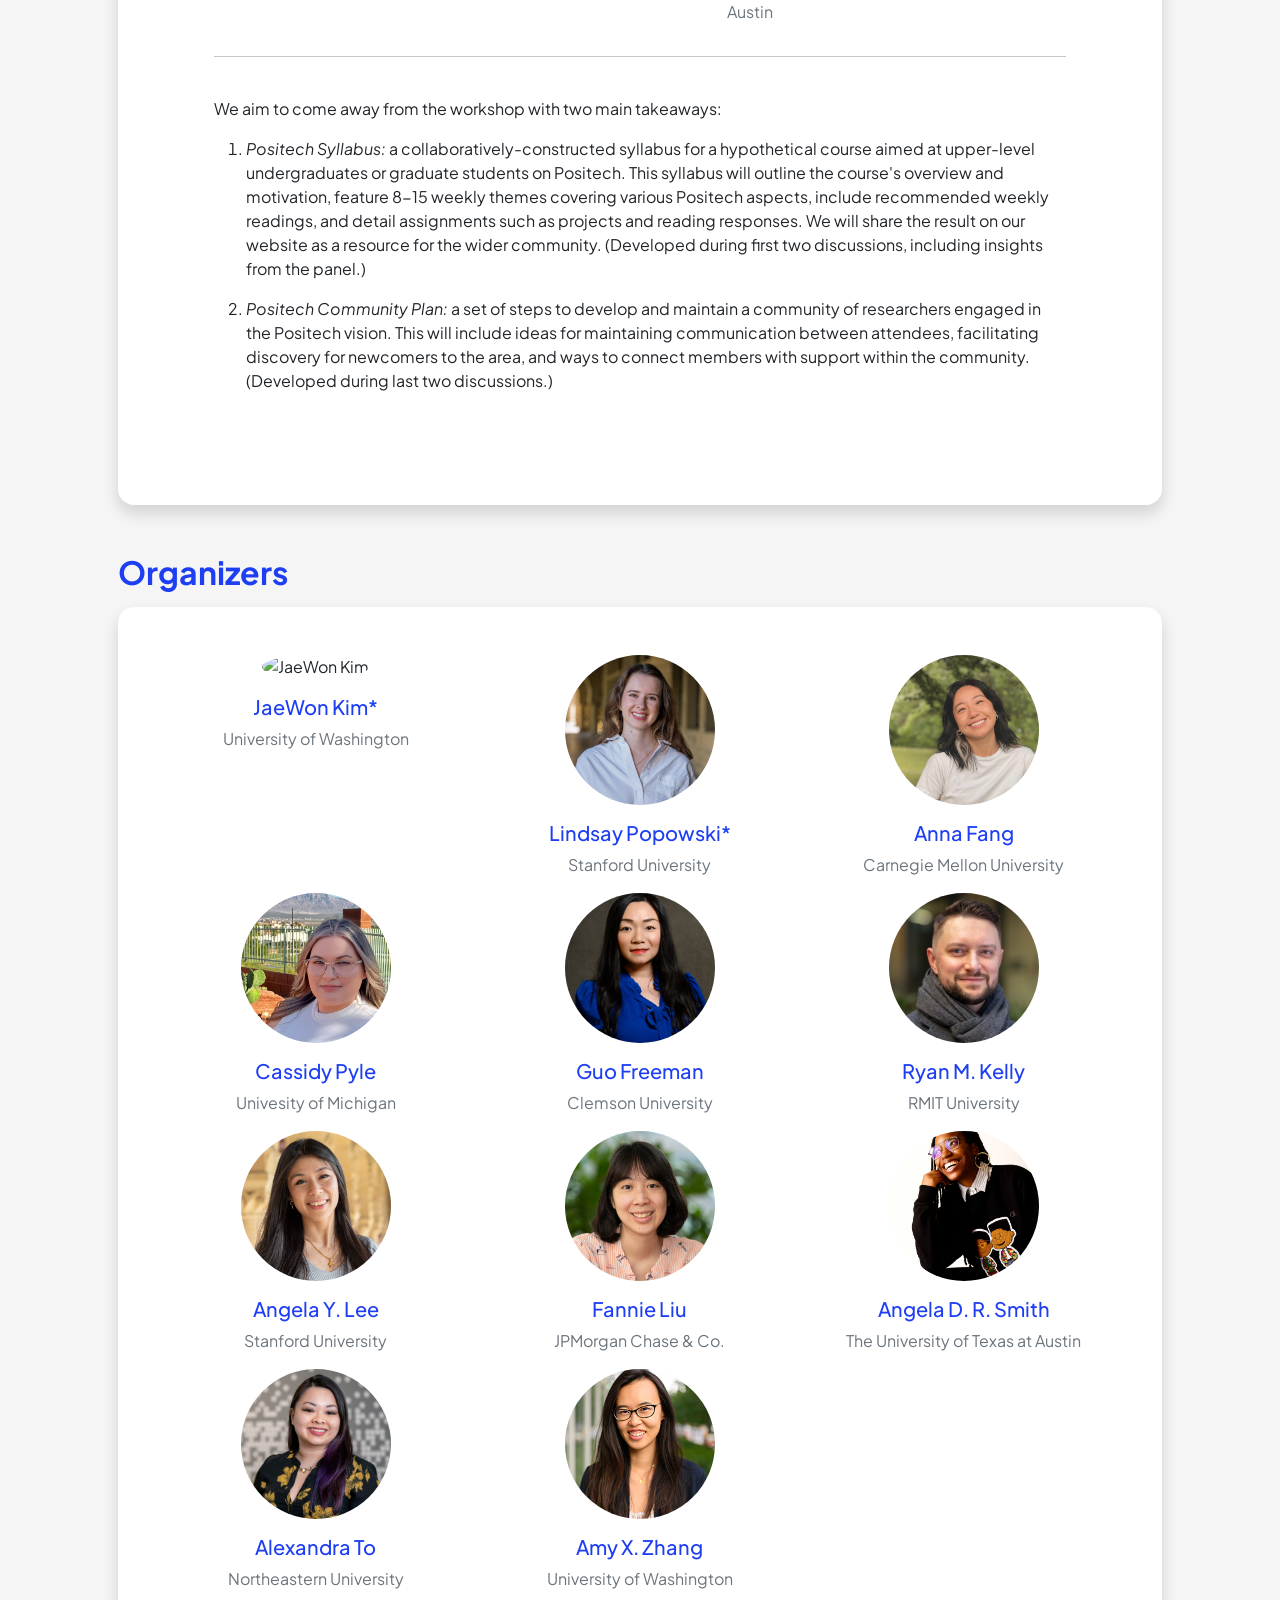
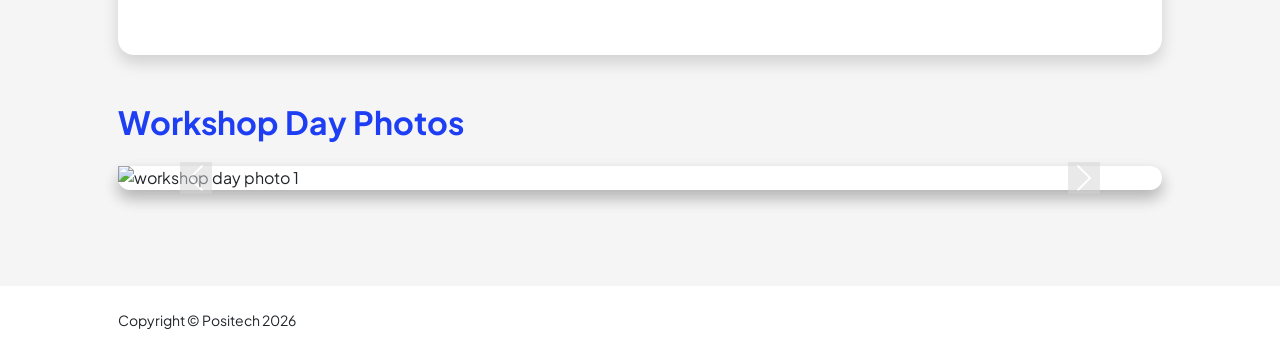
==== commit 3291643d: "Merge home weekly and resources pages" ====
--- a/cscw2024.html
+++ b/cscw2024.html
@@ -35,11 +35,9 @@
                 <div class="collapse navbar-collapse" id="navbarSupportedContent">
                     <ul class="navbar-nav ms-auto mb-2 mb-lg-0 small fw-bolder">
                         <li class="nav-item"><a class="nav-link" href="index.html">Home</a></li>
-                        <li class="nav-item"><a class="nav-link" href="weekly.html">Weekly Exchange</a></li>
                         <li class="nav-item"><a class="nav-link active" href="cscw2024.html">@CSCW2024</a></li>
                         <li class="nav-item"><a class="nav-link" href="cscw2025.html">@CSCW2025</a></li>
                         <li class="nav-item"><a class="nav-link" href="cscw2026.html" target="_blank">@CSCW2026</a></li>
-                        <li class="nav-item"><a class="nav-link" href="resources.html">Resources</a></li>
                     </ul>
                 </div>
             </div>
